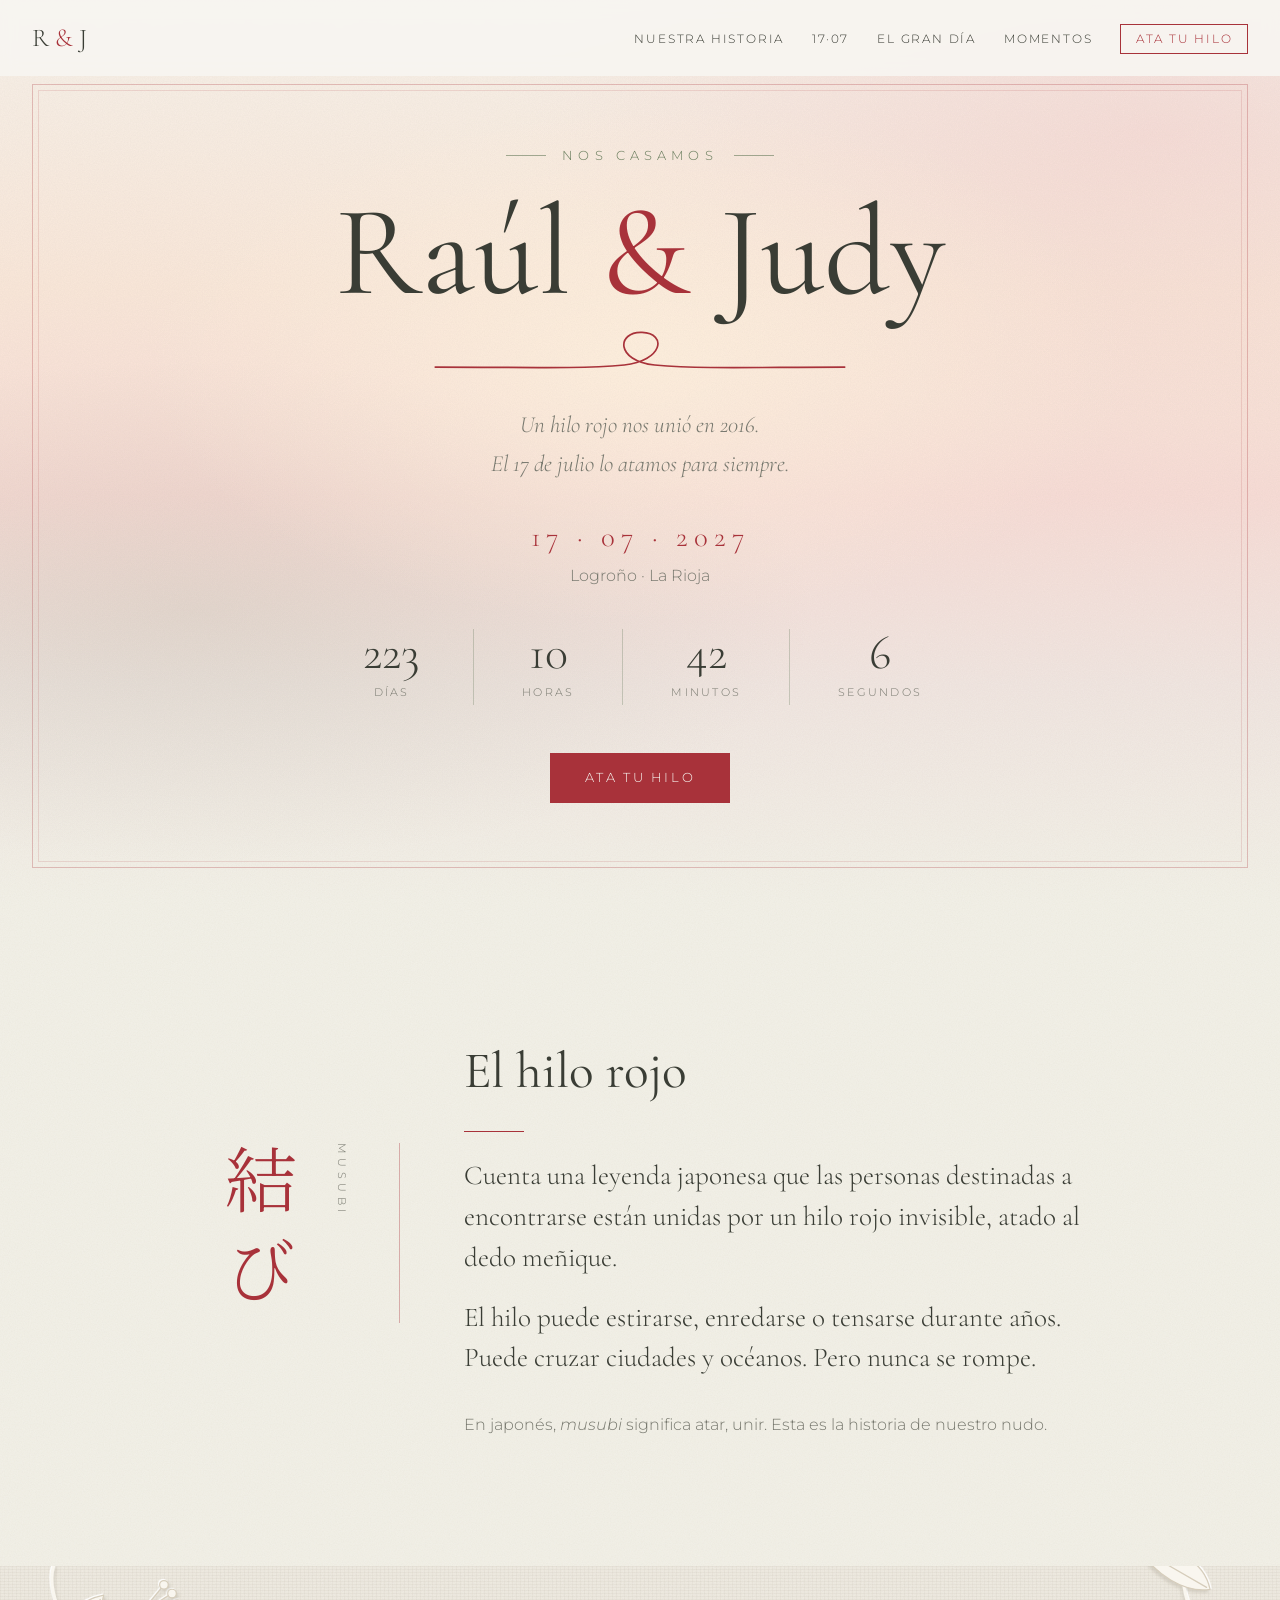
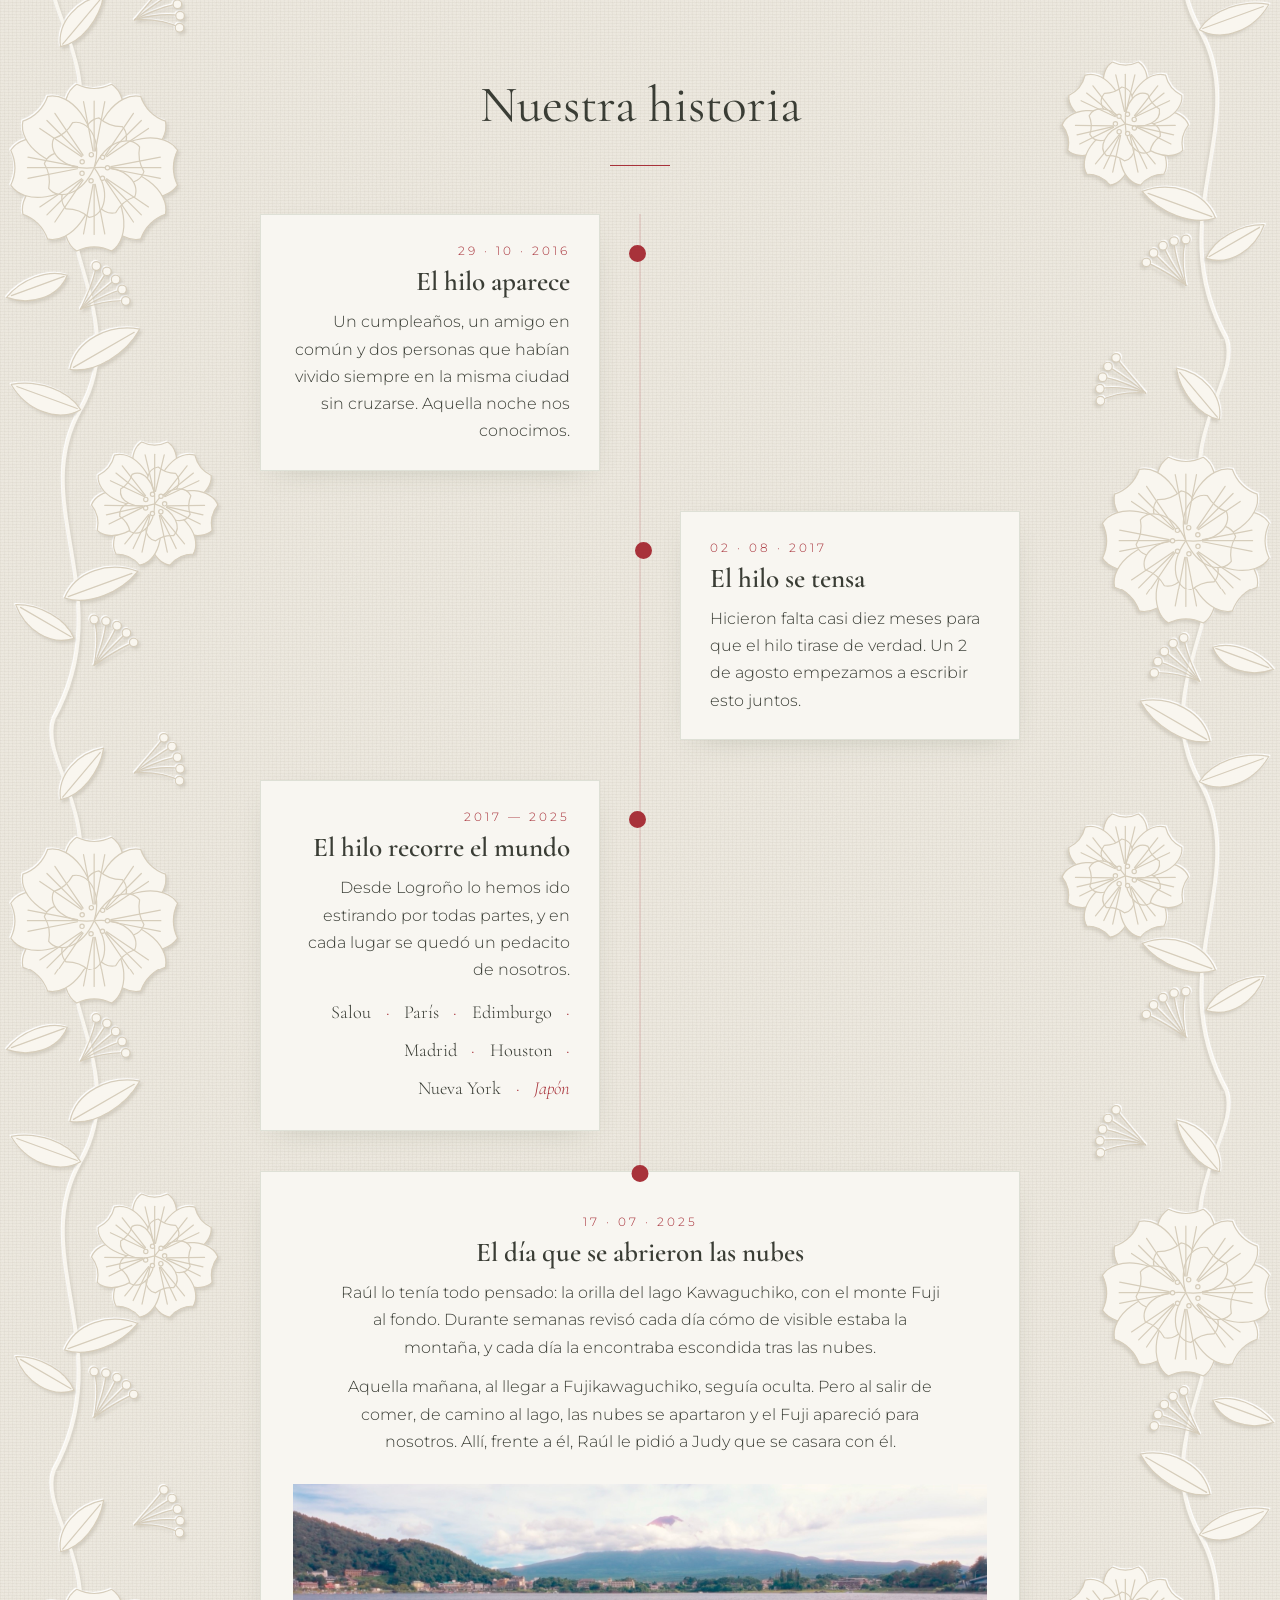
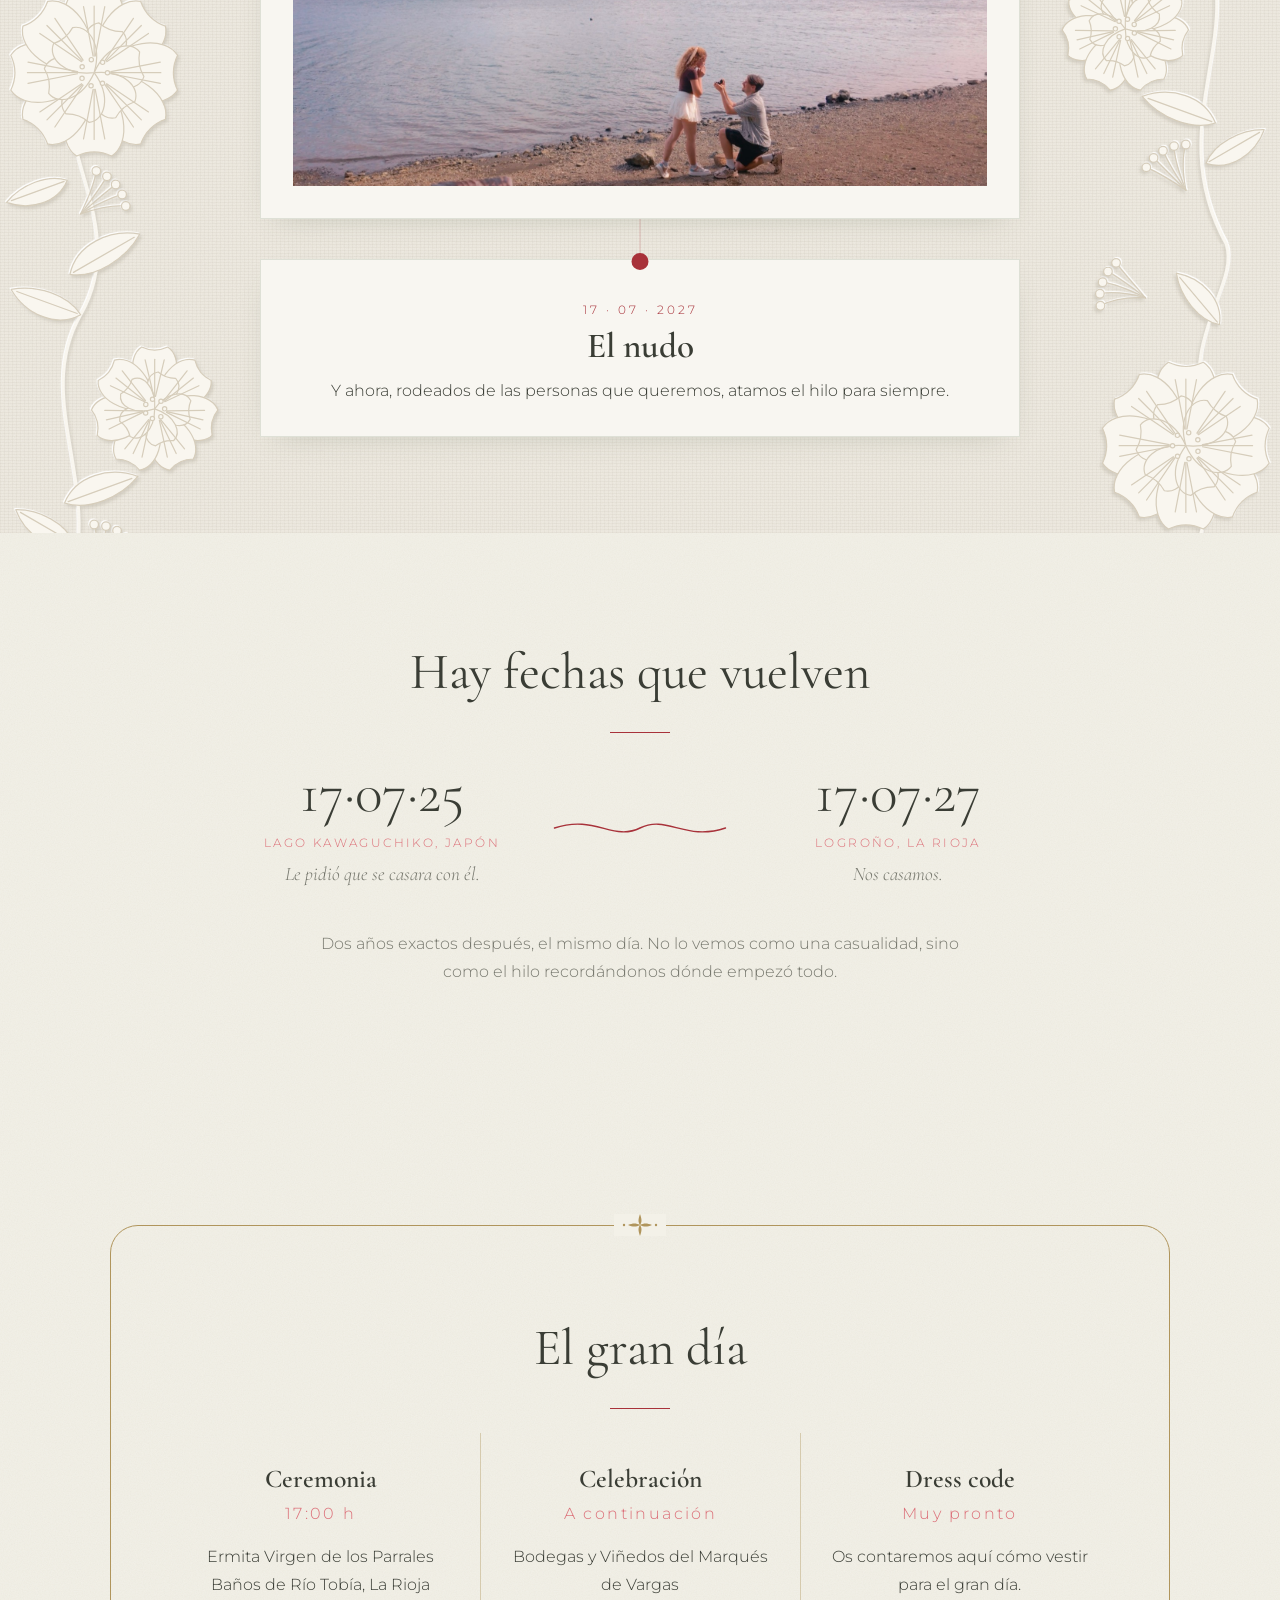
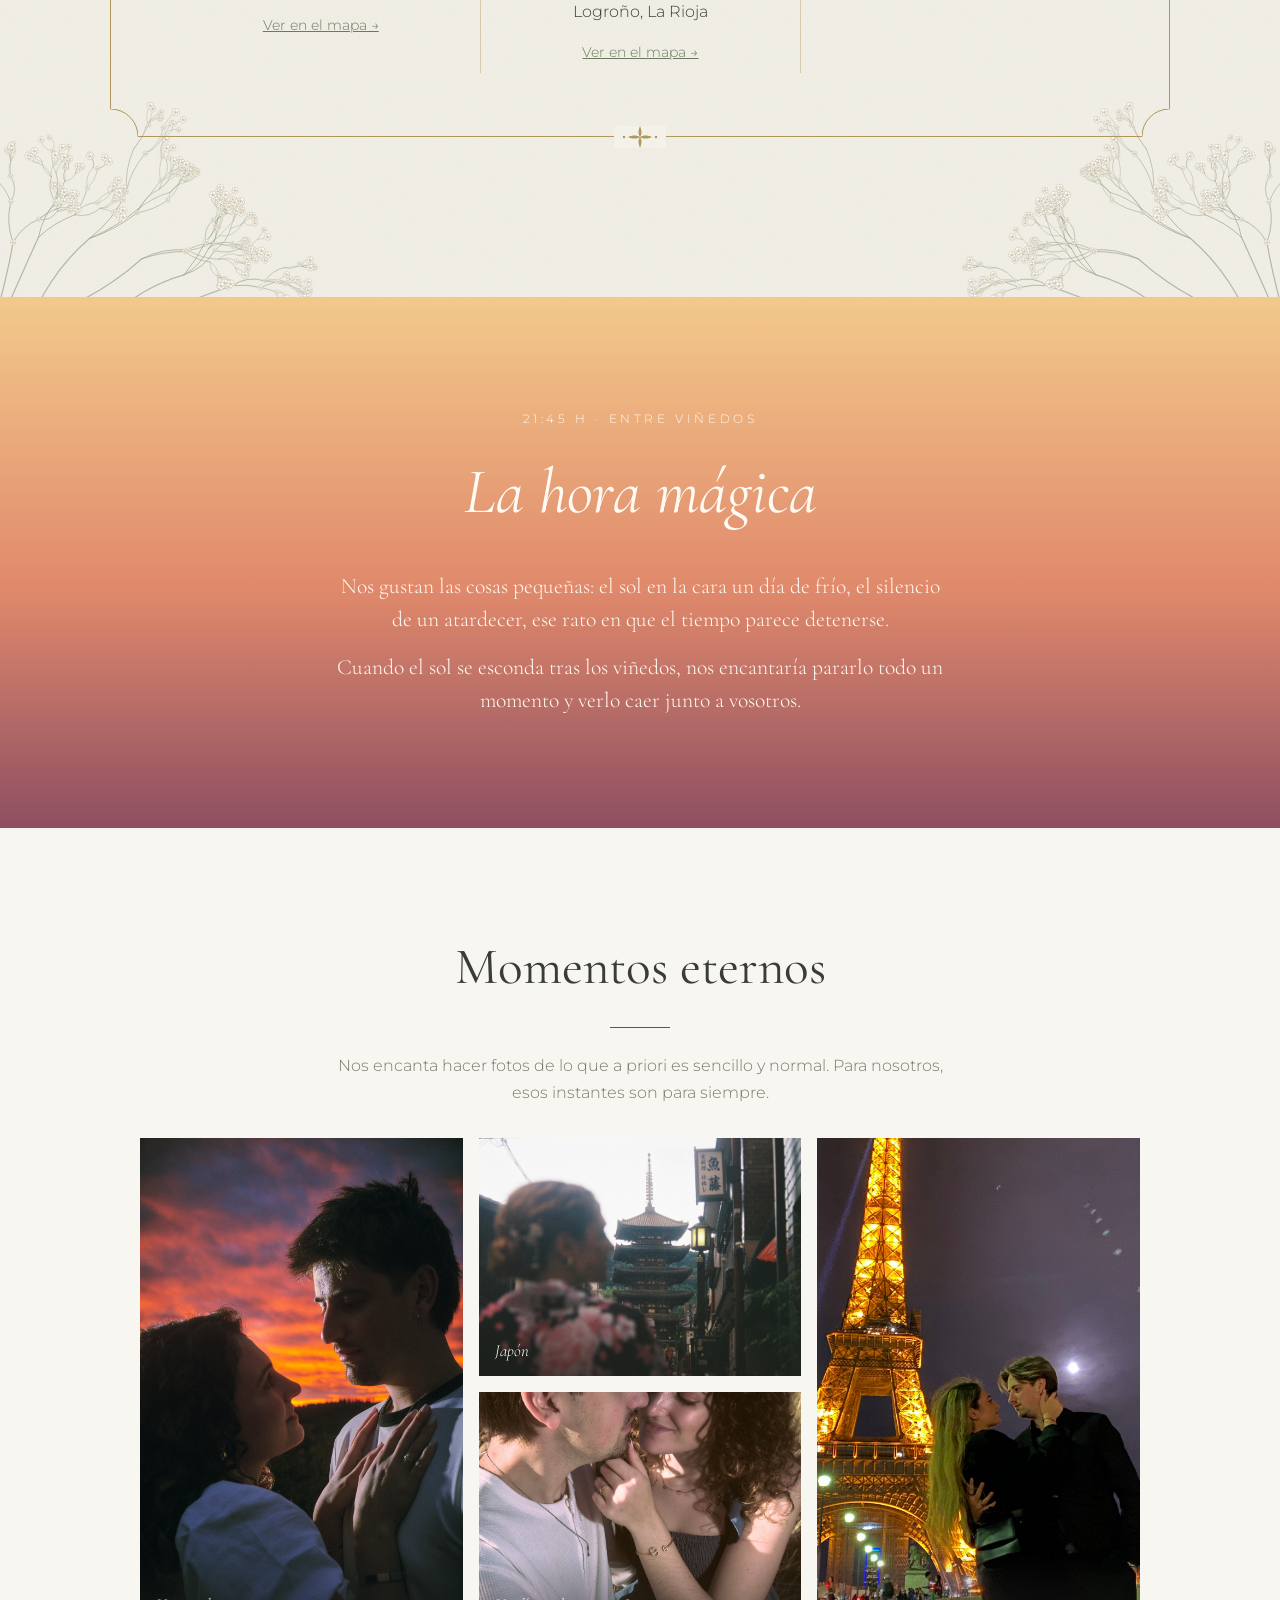
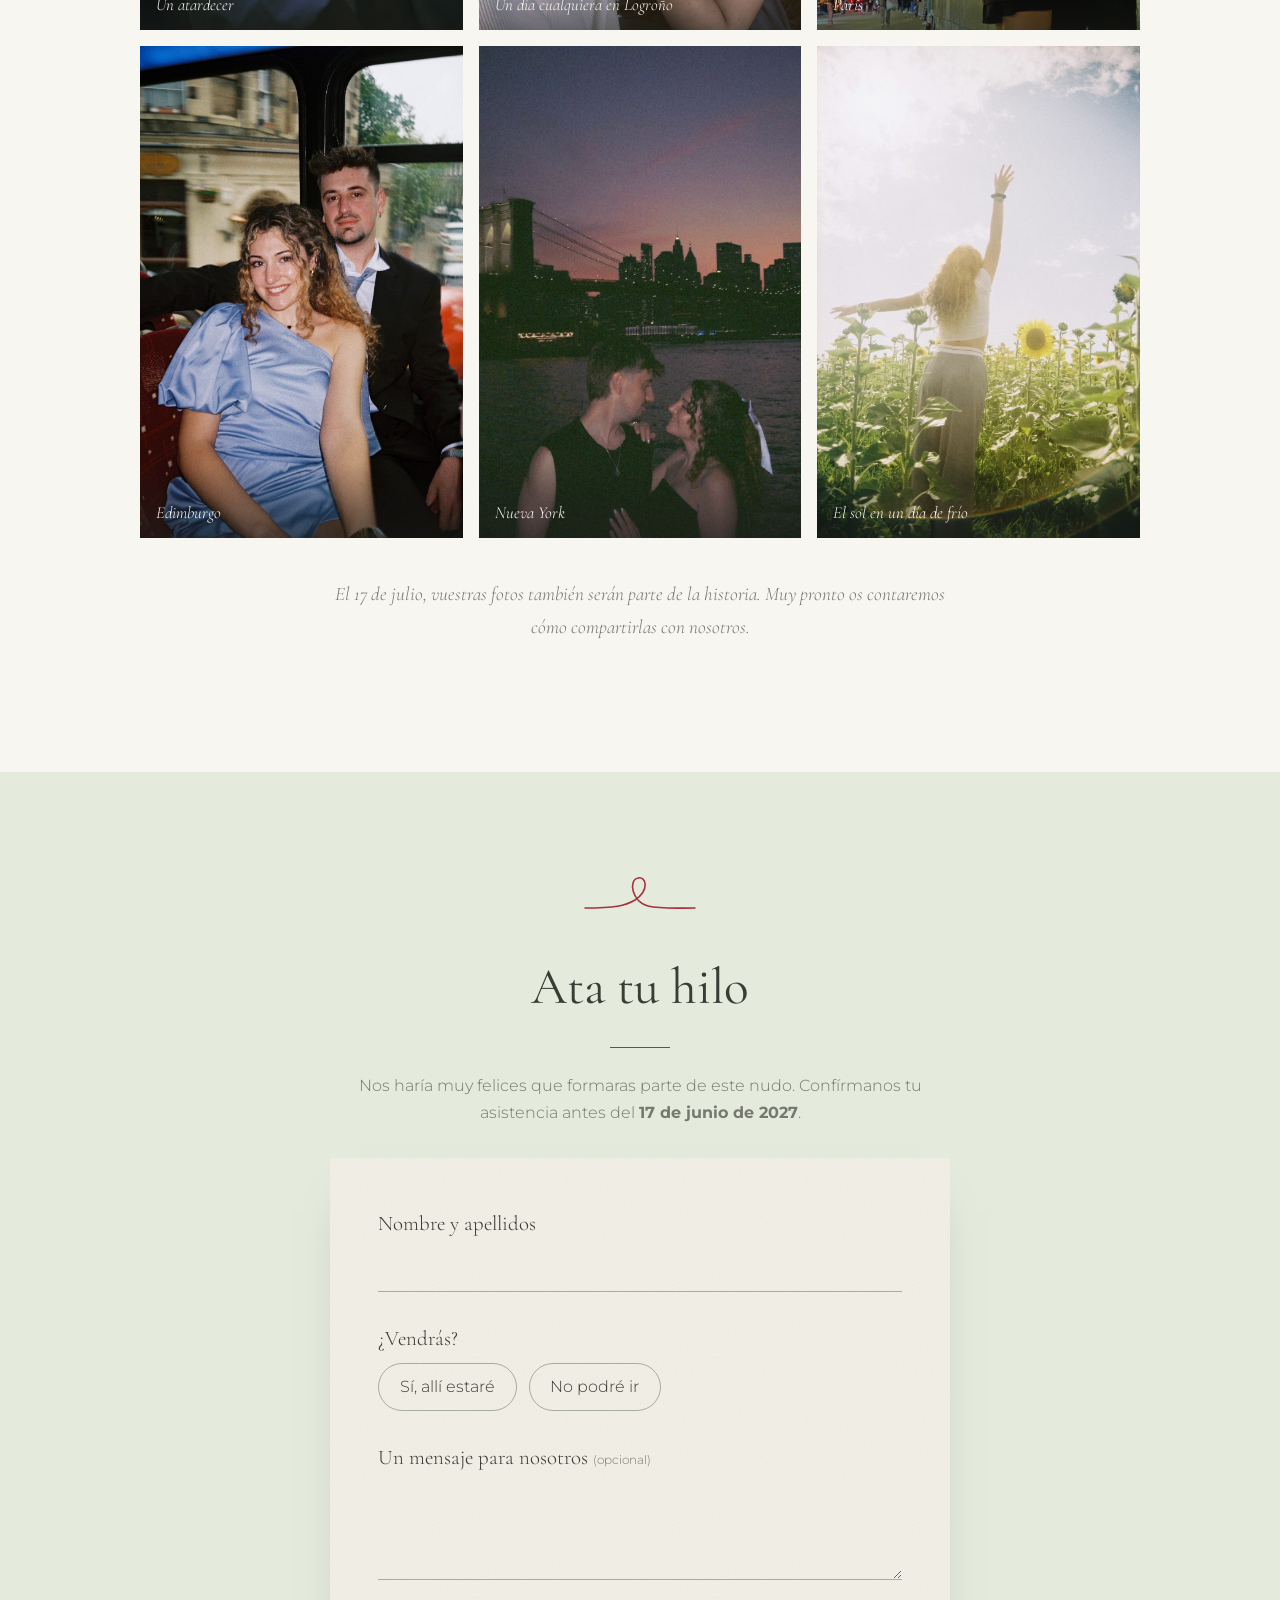
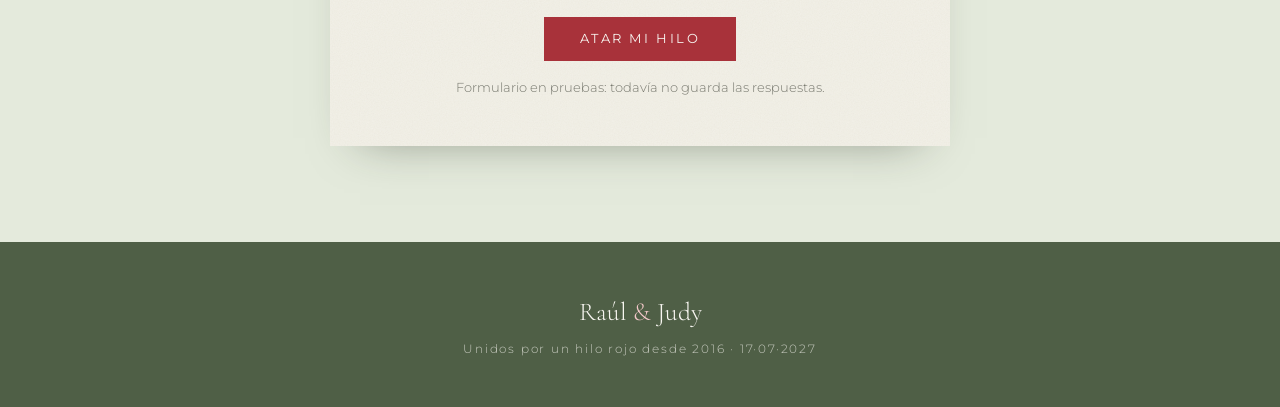
==== index.html @ 9069d5d0 "Formulario de asistencia propio en «Ata tu hilo», preparado para enviar a Google Forms Co-Authored-B" ====
<!doctype html>
<html lang="es">
<head>
  <meta charset="utf-8">
  <meta name="viewport" content="width=device-width, initial-scale=1">
  <title>Raúl & Judy · 17·07·2027</title>
  <meta name="description" content="Un hilo rojo nos unió en 2016. El 17 de julio de 2027 lo atamos para siempre.">
  <link rel="preconnect" href="https://fonts.googleapis.com">
  <link rel="preconnect" href="https://fonts.gstatic.com" crossorigin>
  <link href="https://fonts.googleapis.com/css2?family=Cormorant+Garamond:ital,wght@0,400;0,600;1,400&family=Montserrat:wght@300;400;500&display=swap" rel="stylesheet">
  <link href="https://fonts.googleapis.com/css2?family=Noto+Serif+JP&text=%E7%B5%90%E3%81%B3&display=swap" rel="stylesheet">
  <link rel="stylesheet" href="styles.css">
  <script>document.documentElement.classList.add("js");</script>
</head>
<body>

  <nav class="nav">
    <a href="#inicio" class="nav__logo">R <span>&</span> J</a>
    <ul class="nav__links">
      <li><a href="#historia">Nuestra historia</a></li>
      <li><a href="#fecha">17·07</a></li>
      <li><a href="#detalles">El gran día</a></li>
      <li><a href="#momentos">Momentos</a></li>
      <li><a href="#rsvp" class="nav__cta">Ata tu hilo</a></li>
    </ul>
  </nav>

  <header id="inicio" class="hero">
    <div class="hero__inner">
      <p class="hero__kicker">Nos casamos</p>
      <h1 class="hero__names">Raúl <span>&</span> Judy</h1>

      <svg class="thread thread--hero" viewBox="0 0 400 60" aria-hidden="true">
        <path pathLength="1" d="M5 42 C 90 42 140 44 185 40 C 222 36 226 10 202 9 C 178 8 176 36 214 40 C 260 44 310 42 395 42" />
      </svg>

      <p class="hero__tagline">Un hilo rojo nos unió en 2016.<br>El 17 de julio lo atamos para siempre.</p>

      <p class="hero__date">
        <time id="wedding-date" datetime="2027-07-17T17:00:00+02:00">17 · 07 · 2027</time>
      </p>
      <p class="hero__place">Logroño · La Rioja</p>

      <div class="countdown" aria-label="Cuenta atrás">
        <div><span id="cd-days">0</span><small>días</small></div>
        <div><span id="cd-hours">0</span><small>horas</small></div>
        <div><span id="cd-mins">0</span><small>minutos</small></div>
        <div><span id="cd-secs">0</span><small>segundos</small></div>
      </div>

      <a href="#rsvp" class="btn">Ata tu hilo</a>
    </div>
  </header>

  <main>
    <section id="leyenda" class="section legend">
      <div class="legend__grid">
        <div class="legend__kanji" aria-hidden="true"><span>結び</span><small>musubi</small></div>
        <div>
          <h2 class="section__title">El hilo rojo</h2>
          <p class="legend__text reveal">
            Cuenta una leyenda japonesa que las personas destinadas a encontrarse
            están unidas por un hilo rojo invisible, atado al dedo meñique.
          </p>
          <p class="legend__text reveal">
            El hilo puede estirarse, enredarse o tensarse durante años.
            Puede cruzar ciudades y océanos. Pero nunca se rompe.
          </p>
          <p class="legend__note reveal">
            En japonés, <em>musubi</em> significa atar, unir. Esta es la historia de nuestro nudo.
          </p>
        </div>
      </div>
    </section>

    <section id="historia" class="section story">
      <h2 class="section__title">Nuestra historia</h2>

      <div class="story__line">
        <div class="story__thread" aria-hidden="true"><div class="story__thread-fill"></div></div>

        <article class="knot reveal">
          <p class="knot__date">29 · 10 · 2016</p>
          <h3>El hilo aparece</h3>
          <p>
            Un cumpleaños, un amigo en común y dos personas que habían vivido siempre
            en la misma ciudad sin cruzarse. Aquella noche nos conocimos.
          </p>
        </article>

        <article class="knot reveal">
          <p class="knot__date">02 · 08 · 2017</p>
          <h3>El hilo se tensa</h3>
          <p>
            Hicieron falta casi diez meses para que el hilo tirase de verdad.
            Un 2 de agosto empezamos a escribir esto juntos.
          </p>
        </article>

        <article class="knot reveal">
          <p class="knot__date">2017 — 2025</p>
          <h3>El hilo recorre el mundo</h3>
          <p>
            Desde Logroño lo hemos ido estirando por todas partes, y en cada lugar
            se quedó un pedacito de nosotros.
          </p>
          <ul class="cities">
            <li>Salou</li>
            <li>París</li>
            <li>Edimburgo</li>
            <li>Madrid</li>
            <li>Houston</li>
            <li>Nueva York</li>
            <li class="cities__main">Japón</li>
          </ul>
        </article>

        <article class="knot knot--feature reveal">
          <p class="knot__date">17 · 07 · 2025</p>
          <h3>El día que se abrieron las nubes</h3>
          <p>
            Raúl lo tenía todo pensado: la orilla del lago Kawaguchiko, con el monte Fuji al fondo.
            Durante semanas revisó cada día cómo de visible estaba la montaña, y cada día
            la encontraba escondida tras las nubes.
          </p>
          <p>
            Aquella mañana, al llegar a Fujikawaguchiko, seguía oculta. Pero al salir de comer,
            de camino al lago, las nubes se apartaron y el Fuji apareció para nosotros.
            Allí, frente a él, Raúl le pidió a Judy que se casara con él.
          </p>
          <figure class="knot__photo">
            <img src="img/fuji-pedida.jpg" width="1800" height="784" loading="lazy"
              alt="Raúl, de rodillas, le pide matrimonio a Judy a la orilla del lago Kawaguchiko, con el Fuji asomando entre las nubes">
          </figure>
        </article>

        <article class="knot knot--final reveal">
          <p class="knot__date">17 · 07 · 2027</p>
          <h3>El nudo</h3>
          <p>Y ahora, rodeados de las personas que queremos, atamos el hilo para siempre.</p>
        </article>
      </div>
    </section>

    <section id="fecha" class="section dates">
      <span class="petal" style="left: 4%; animation-duration: 16s; animation-delay: 0s"></span>
      <span class="petal petal--small" style="left: 12%; animation-duration: 22s; animation-delay: -8s"></span>
      <span class="petal" style="left: 20%; animation-duration: 19s; animation-delay: -5s"></span>
      <span class="petal petal--small" style="left: 29%; animation-duration: 24s; animation-delay: -13s"></span>
      <span class="petal" style="left: 37%; animation-duration: 17s; animation-delay: -10s"></span>
      <span class="petal petal--small" style="left: 46%; animation-duration: 23s; animation-delay: -2s"></span>
      <span class="petal" style="left: 55%; animation-duration: 20s; animation-delay: -15s"></span>
      <span class="petal" style="left: 63%; animation-duration: 21s; animation-delay: -3s"></span>
      <span class="petal petal--small" style="left: 71%; animation-duration: 25s; animation-delay: -11s"></span>
      <span class="petal" style="left: 79%; animation-duration: 18s; animation-delay: -7s"></span>
      <span class="petal petal--small" style="left: 86%; animation-duration: 22s; animation-delay: -17s"></span>
      <span class="petal" style="left: 94%; animation-duration: 20s; animation-delay: -12s"></span>
      <h2 class="section__title">Hay fechas que vuelven</h2>
      <div class="dates__pair reveal">
        <div class="dates__item">
          <p class="dates__num">17·07·25</p>
          <p class="dates__where">Lago Kawaguchiko, Japón</p>
          <p>Le pidió que se casara con él.</p>
        </div>
        <svg class="thread thread--dates" viewBox="0 0 200 40" aria-hidden="true">
          <path pathLength="1" d="M5 20 C 50 5 70 35 100 20 C 130 5 150 35 195 20" />
        </svg>
        <div class="dates__item">
          <p class="dates__num">17·07·27</p>
          <p class="dates__where">Logroño, La Rioja</p>
          <p>Nos casamos.</p>
        </div>
      </div>
      <p class="section__lead reveal">
        Dos años exactos después, el mismo día. No lo vemos como una casualidad,
        sino como el hilo recordándonos dónde empezó todo.
      </p>
    </section>

    <section id="detalles" class="section invitation">
      <div class="invitation__frame">
        <span class="invitation__ornament invitation__ornament--top" aria-hidden="true"></span>
        <h2 class="section__title">El gran día</h2>
        <div class="cards">
          <article class="card reveal">
            <h3>Ceremonia</h3>
            <p class="card__time">17:00 h</p>
            <p>Ermita Virgen de los Parrales<br>Baños de Río Tobía, La Rioja</p>
            <a class="link" href="https://maps.app.goo.gl/fTjcRmtDrQo7tExN9" target="_blank" rel="noopener">Ver en el mapa →</a>
          </article>
          <article class="card reveal">
            <h3>Celebración</h3>
            <p class="card__time">A continuación</p>
            <p>Bodegas y Viñedos del Marqués de Vargas<br>Logroño, La Rioja</p>
            <a class="link" href="https://maps.app.goo.gl/u3kuGZbr5H2L1ZBg6" target="_blank" rel="noopener">Ver en el mapa →</a>
          </article>
          <article class="card reveal">
            <h3>Dress code</h3>
            <p class="card__time">Muy pronto</p>
            <p>Os contaremos aquí cómo vestir para el gran día.</p>
          </article>
        </div>
        <span class="invitation__ornament" aria-hidden="true"></span>
      </div>
    </section>

    <section id="hora-magica" class="golden">
      <div class="golden__inner reveal">
        <p class="golden__kicker">21:45 h · entre viñedos</p>
        <h2 class="golden__title">La hora mágica</h2>
        <p>
          Nos gustan las cosas pequeñas: el sol en la cara un día de frío,
          el silencio de un atardecer, ese rato en que el tiempo parece detenerse.
        </p>
        <p>
          Cuando el sol se esconda tras los viñedos, nos encantaría pararlo todo un momento
          y verlo caer junto a vosotros.
        </p>
      </div>
    </section>

    <section id="momentos" class="section">
      <h2 class="section__title">Momentos eternos</h2>
      <p class="section__lead">
        Nos encanta hacer fotos de lo que a priori es sencillo y normal.
        Para nosotros, esos instantes son para siempre.
      </p>
      <div class="gallery">
        <figure class="tile tile--atardecer reveal">
          <img src="img/atardecer.jpg" width="1200" height="1800" loading="lazy" alt="Raúl y Judy mirándose frente a un atardecer rojo y morado">
          <figcaption>Un atardecer</figcaption>
        </figure>
        <figure class="tile tile--japon reveal">
          <img src="img/japon.jpg" width="1660" height="1103" loading="lazy" alt="Judy en kimono de espaldas, con la pagoda Yasaka de Kioto al fondo">
          <figcaption>Japón</figcaption>
        </figure>
        <figure class="tile tile--paris reveal">
          <img src="img/paris.jpg" width="1350" height="1800" loading="lazy" alt="Raúl y Judy a punto de besarse bajo la torre Eiffel iluminada">
          <figcaption>París</figcaption>
        </figure>
        <figure class="tile tile--logrono reveal">
          <img src="img/logrono.jpg" width="1080" height="720" loading="lazy" alt="Raúl y Judy abrazados al sol, muy cerca">
          <figcaption>Un día cualquiera en Logroño</figcaption>
        </figure>
        <figure class="tile tile--edimburgo reveal">
          <img src="img/edimburgo.jpg" width="1073" height="1600" loading="lazy" alt="Raúl y Judy sonriendo en un autobús de Edimburgo">
          <figcaption>Edimburgo</figcaption>
        </figure>
        <figure class="tile tile--nueva-york reveal">
          <img src="img/nueva-york.jpg" width="1800" height="1341" loading="lazy" alt="Raúl y Judy junto al río con el puente de Brooklyn y Manhattan al anochecer">
          <figcaption>Nueva York</figcaption>
        </figure>
        <figure class="tile tile--sol reveal">
          <img src="img/sol.jpg" width="1125" height="1727" loading="lazy" alt="Judy de espaldas con los brazos abiertos en un campo de girasoles">
          <figcaption>El sol en un día de frío</figcaption>
        </figure>
      </div>
      <p class="section__lead gallery__note reveal">
        El 17 de julio, vuestras fotos también serán parte de la historia.
        Muy pronto os contaremos cómo compartirlas con nosotros.
      </p>
    </section>

    <section id="rsvp" class="section section--alt rsvp">
      <svg class="thread thread--rsvp" viewBox="0 0 120 60" aria-hidden="true">
        <path pathLength="1" d="M5 40 C 35 40 45 38 55 32 C 70 22 66 8 58 10 C 48 12 52 34 68 38 C 80 41 95 40 115 40" />
      </svg>
      <h2 class="section__title">Ata tu hilo</h2>
      <p class="section__lead">
        Nos haría muy felices que formaras parte de este nudo.
        Confírmanos tu asistencia antes del <strong>17 de junio de 2027</strong>.
      </p>
      <form class="rsvp-form" id="rsvp-form" novalidate>
        <label class="field">
          <span class="field__label">Nombre y apellidos</span>
          <input type="text" name="name" autocomplete="name" required>
        </label>

        <fieldset class="field">
          <legend class="field__label">¿Vendrás?</legend>
          <div class="choices">
            <label class="choice"><input type="radio" name="attending" value="Sí, allí estaré" required><span>Sí, allí estaré</span></label>
            <label class="choice"><input type="radio" name="attending" value="No podré ir"><span>No podré ir</span></label>
          </div>
        </fieldset>

        <div class="rsvp-form__more" hidden>
          <label class="field">
            <span class="field__label">Nombre de tu acompañante <small>(si viene alguien contigo)</small></span>
            <input type="text" name="companion" autocomplete="off">
          </label>
          <label class="field">
            <span class="field__label">Alergias o intolerancias</span>
            <input type="text" name="allergies" autocomplete="off">
          </label>
          <label class="field">
            <span class="field__label">Una canción que no puede faltar</span>
            <input type="text" name="song" autocomplete="off">
          </label>
        </div>

        <label class="field">
          <span class="field__label">Un mensaje para nosotros <small>(opcional)</small></span>
          <textarea name="message" rows="3"></textarea>
        </label>

        <p class="rsvp-form__error" role="alert" hidden></p>
        <button type="submit" class="btn">Atar mi hilo</button>
        <p class="rsvp-form__note" hidden>Formulario en pruebas: todavía no guarda las respuestas.</p>
      </form>

      <div class="rsvp-thanks" id="rsvp-thanks" hidden tabindex="-1">
        <svg class="thread thread--thanks" viewBox="0 0 120 60" aria-hidden="true">
          <path pathLength="1" d="M5 40 C 35 40 45 38 55 32 C 70 22 66 8 58 10 C 48 12 52 34 68 38 C 80 41 95 40 115 40" />
        </svg>
        <h3 class="rsvp-thanks__title"></h3>
        <p class="rsvp-thanks__text"></p>
      </div>
    </section>
  </main>

  <footer class="footer">
    <p class="footer__names">Raúl <span>&</span> Judy</p>
    <p class="footer__line">Unidos por un hilo rojo desde 2016 · 17·07·2027</p>
  </footer>

  <script src="script.js"></script>
</body>
</html>
---- styles.css ----
:root {
  /* Paleta de la web: salvia, melocotón, coral, rosa empolvado y blanco roto */
  --cream: #f8f6f1;
  --sand: #e4eadc;
  --washi: #f3f1e8;
  --gold: #b0955c;
  --paper-noise: url("data:image/svg+xml,%3Csvg xmlns='http://www.w3.org/2000/svg' width='240' height='240'%3E%3Cfilter id='n'%3E%3CfeTurbulence type='fractalNoise' baseFrequency='.85' numOctaves='3' stitchTiles='stitch'/%3E%3CfeColorMatrix values='0 0 0 0 .35 0 0 0 0 .33 0 0 0 0 .27 0 0 0 .09 0'/%3E%3C/filter%3E%3Crect width='100%25' height='100%25' filter='url(%23n)'/%3E%3C/svg%3E");
  --ink: #3a3d35;
  --muted: #77786e;
  --sage: #687c5c;
  --sage-dark: #4f5f46;
  --peach: #ee9f72;
  --coral: #dc6f78;
  --blush: #f3c8c9;
  --red: #a8323a;
  --dusk-1: #f3c98b;
  --dusk-2: #e0896b;
  --dusk-3: #8e4f62;
  --serif: "Cormorant Garamond", Georgia, serif;
  --sans: "Montserrat", system-ui, sans-serif;
}

* { box-sizing: border-box; margin: 0; padding: 0; }

html { scroll-behavior: smooth; }

body {
  background: var(--cream);
  color: var(--ink);
  font-family: var(--sans);
  font-weight: 300;
  line-height: 1.7;
}

a { color: inherit; }

/* Navegación */
.nav {
  position: fixed;
  inset: 0 0 auto 0;
  z-index: 10;
  display: flex;
  justify-content: space-between;
  align-items: center;
  padding: 1rem 2rem;
  background: rgba(248, 246, 241, 0.9);
  backdrop-filter: blur(8px);
}
.nav__logo {
  font-family: var(--serif);
  font-size: 1.6rem;
  text-decoration: none;
}
.nav__logo span, .hero__names span, .footer span { color: var(--red); }
.footer span { color: var(--blush); }
.nav__links { display: flex; gap: 1.75rem; list-style: none; }
.nav__links a {
  text-decoration: none;
  font-size: 0.75rem;
  letter-spacing: 0.15em;
  text-transform: uppercase;
}
.nav__links a:hover { color: var(--red); }
.nav__cta { border: 1px solid var(--red); color: var(--red); padding: 0.4rem 0.9rem; }

/* Hilo rojo (SVG) */
.thread path {
  fill: none;
  stroke: var(--red);
  stroke-width: 1.6;
  stroke-linecap: round;
  stroke-dasharray: 1;
  stroke-dashoffset: 0;
}
.js .thread path { stroke-dashoffset: 1; transition: stroke-dashoffset 2.4s ease-in-out; }
.js .thread.is-drawn path { stroke-dashoffset: 0; }

/* Hero */
.hero {
  min-height: 100vh;
  display: grid;
  place-items: center;
  text-align: center;
  padding: 7rem 1.5rem 4rem;
  position: relative;
  overflow: hidden;
  /* Atardecer sutil: cielo claro arriba, melocotón y rosa en el centro, salvia en el horizonte */
  background:
    radial-gradient(ellipse 55% 42% at 50% 40%, rgba(255, 240, 222, 0.9), transparent 70%),
    radial-gradient(ellipse 70% 40% at 15% 68%, rgba(104, 124, 92, 0.12), transparent 70%),
    radial-gradient(ellipse 70% 45% at 90% 15%, rgba(243, 200, 201, 0.45), transparent 70%),
    /* termina en el mismo papel que «El hilo rojo» para que el paso sea suave */
    linear-gradient(180deg, #f7f1ea 0%, #fae7d9 32%, #f8dcd6 55%, #f1e6e1 76%, var(--washi) 100%);
}
/* Grano de papel y marco fino de invitación */
.hero::before {
  content: "";
  position: absolute;
  inset: 0;
  background-image: url("data:image/svg+xml,%3Csvg xmlns='http://www.w3.org/2000/svg' width='240' height='240'%3E%3Cfilter id='n'%3E%3CfeTurbulence type='fractalNoise' baseFrequency='.85' numOctaves='3' stitchTiles='stitch'/%3E%3CfeColorMatrix values='0 0 0 0 .35 0 0 0 0 .33 0 0 0 0 .27 0 0 0 .09 0'/%3E%3C/filter%3E%3Crect width='100%25' height='100%25' filter='url(%23n)'/%3E%3C/svg%3E");
  pointer-events: none;
}
.hero::after {
  content: "";
  position: absolute;
  inset: 84px clamp(12px, 3vw, 32px) clamp(12px, 3vw, 32px);
  border: 1px solid rgba(168, 50, 58, 0.28);
  outline: 1px solid rgba(168, 50, 58, 0.14);
  outline-offset: -7px;
  pointer-events: none;
}
.hero__inner { position: relative; z-index: 1; }
.hero .btn { background: var(--red); }
.hero .btn:hover { background: #86262e; }
.hero__kicker {
  display: flex;
  align-items: center;
  justify-content: center;
  gap: 1rem;
  font-size: 0.8rem;
  letter-spacing: 0.4em;
  text-transform: uppercase;
  color: var(--sage);
}
.hero__kicker::before, .hero__kicker::after {
  content: "";
  width: 2.5rem;
  height: 1px;
  background: currentColor;
  opacity: 0.6;
}
.hero__names {
  font-family: var(--serif);
  font-weight: 400;
  font-size: clamp(3.5rem, 12vw, 8rem);
  line-height: 1.1;
  margin-top: 1rem;
}
.thread--hero { display: block; width: min(420px, 90%); margin: 0 auto 1.2rem; }
.hero__tagline {
  font-family: var(--serif);
  font-style: italic;
  font-size: clamp(1.15rem, 3vw, 1.45rem);
  color: var(--muted);
  margin-bottom: 1.8rem;
}
.hero__date {
  font-family: var(--serif);
  font-size: 1.8rem;
  letter-spacing: 0.2em;
  color: var(--red);
}
.hero__place { color: var(--muted); margin-bottom: 2.5rem; }

.countdown {
  display: flex;
  justify-content: center;
  gap: clamp(1rem, 4vw, 3rem);
  margin-bottom: 3rem;
}
.countdown div { min-width: 4.2rem; }
.countdown div + div { border-left: 1px solid rgba(104, 124, 92, 0.3); padding-left: clamp(1rem, 4vw, 3rem); }
.countdown span {
  display: block;
  font-family: var(--serif);
  font-size: clamp(2rem, 6vw, 3rem);
  line-height: 1;
}
.countdown small {
  font-size: 0.7rem;
  letter-spacing: 0.2em;
  text-transform: uppercase;
  color: var(--muted);
}

.btn {
  display: inline-block;
  padding: 0.9rem 2.2rem;
  background: var(--sage-dark);
  color: var(--cream);
  text-decoration: none;
  font-size: 0.8rem;
  letter-spacing: 0.2em;
  text-transform: uppercase;
  transition: background 0.2s;
}
.btn:hover { background: var(--coral); }

/* Secciones */
.section {
  padding: 6rem 1.5rem;
  text-align: center;
}
.section--alt { background: var(--sand); }
.section__title {
  font-family: var(--serif);
  font-weight: 400;
  font-size: clamp(2.2rem, 6vw, 3.2rem);
  margin-bottom: 1.5rem;
}
.section__title::after {
  content: "";
  display: block;
  width: 60px;
  height: 1px;
  background: var(--red);
  margin: 1rem auto 0;
}
.section__lead { max-width: 640px; margin: 0 auto 2rem; color: var(--muted); }

/* Aparición al hacer scroll */
.js .reveal { opacity: 0; transform: translateY(18px); transition: opacity 0.9s ease, transform 0.9s ease; }
.js .reveal.is-visible { opacity: 1; transform: none; }

/* Leyenda: papel washi con 結び (musubi) escrito en vertical */
.legend {
  padding: 8rem 1.5rem;
  background-color: var(--washi);
  background-image: var(--paper-noise);
}
.legend__grid {
  display: grid;
  grid-template-columns: auto 1fr;
  gap: clamp(1.5rem, 5vw, 4rem);
  align-items: center;
  max-width: 880px;
  margin: 0 auto;
  text-align: left;
}
.legend__kanji {
  display: flex;
  gap: 0.6rem;
  align-items: flex-start;
  padding-right: clamp(1rem, 4vw, 3rem);
  border-right: 1px solid rgba(168, 50, 58, 0.35);
}
.legend__kanji span {
  writing-mode: vertical-rl;
  font-family: "Noto Serif JP", serif;
  font-size: clamp(2.6rem, 7vw, 4.5rem);
  letter-spacing: 0.25em;
  color: var(--red);
}
.legend__kanji small {
  writing-mode: vertical-rl;
  font-size: 0.7rem;
  letter-spacing: 0.4em;
  text-transform: uppercase;
  color: var(--muted);
}
.legend .section__title::after { margin-left: 0; }
.legend__text {
  font-family: var(--serif);
  font-size: clamp(1.3rem, 3.2vw, 1.7rem);
  line-height: 1.5;
  margin-bottom: 1.2rem;
}
.legend__note { color: var(--muted); margin-top: 2rem; }

/* Historia: el hilo baja por la página */
/* Fondo de lino con bordado floral en relieve a ambos lados */
.story {
  position: relative;
  overflow: hidden;
  background-color: #efebe2;
  background-image:
    repeating-linear-gradient(0deg, rgba(120, 108, 86, 0.05) 0 1px, transparent 1px 3px),
    repeating-linear-gradient(90deg, rgba(120, 108, 86, 0.045) 0 1px, transparent 1px 4px),
    var(--paper-noise);
}
.story::before, .story::after {
  content: "";
  position: absolute;
  top: 0;
  bottom: 0;
  width: clamp(150px, 21vw, 290px);
  background: url("img/bordado.svg") 0 0 / 100% auto repeat-y;
  pointer-events: none;
}
.story::before { left: 0; }
.story::after { right: 0; transform: scaleX(-1); background-position: 0 -380px; }
.story > * { position: relative; z-index: 1; }
.story__line {
  position: relative;
  max-width: 760px;
  margin: 3rem auto 0;
  text-align: left;
}
.story__thread {
  position: absolute;
  left: 50%;
  top: 0;
  bottom: 0;
  width: 2px;
  transform: translateX(-50%);
  background: rgba(168, 50, 58, 0.12);
}
.story__thread-fill {
  height: calc(var(--progress, 1) * 100%);
  background: var(--red);
}
.knot {
  position: relative;
  width: calc(50% - 2.5rem);
  margin-bottom: 2.5rem;
  padding: 1.6rem 1.8rem;
  background: var(--cream);
  border: 1px solid rgba(104, 124, 92, 0.18);
  box-shadow: 0 10px 30px -18px rgba(79, 95, 70, 0.35);
}
.knot:nth-of-type(odd) { margin-right: auto; text-align: right; }
.knot:nth-of-type(even) { margin-left: auto; }
.knot::before {
  content: "";
  position: absolute;
  top: 1.85rem;
  width: 13px;
  height: 13px;
  border-radius: 50%;
  border: 2px solid var(--red);
  background: var(--cream);
  transition: background 0.6s ease;
}
.knot:nth-of-type(odd)::before { right: calc(-2.5rem - 6.5px); }
.knot:nth-of-type(even)::before { left: calc(-2.5rem - 6.5px); }
.knot.is-visible::before, html:not(.js) .knot::before { background: var(--red); }
.knot__date {
  font-size: 0.75rem;
  letter-spacing: 0.25em;
  color: var(--red);
}
.knot h3 {
  font-family: var(--serif);
  font-weight: 600;
  font-size: 1.7rem;
  line-height: 1.2;
  margin: 0.3rem 0 0.6rem;
}
.knot p + p { margin-top: 0.8rem; }
.knot--feature, .knot--final { width: 100%; text-align: center !important; padding: 2.5rem 2rem 2rem; }
.knot--feature::before, .knot--final::before { top: -7px; left: 50% !important; right: auto !important; transform: translateX(-50%); }
.knot--feature p { max-width: 600px; margin-inline: auto; }
.knot--final { margin-bottom: 0; }
.knot--final h3 { font-size: 2.2rem; }

.cities {
  list-style: none;
  display: flex;
  flex-wrap: wrap;
  gap: 0.4rem 0.9rem;
  margin-top: 0.9rem;
  font-family: var(--serif);
  font-size: 1.15rem;
}
.knot:nth-of-type(odd) .cities { justify-content: flex-end; }
.cities li::after { content: "·"; margin-left: 0.9rem; color: var(--red); }
.cities li:last-child::after { content: none; }
.cities__main { color: var(--red); font-style: italic; }

/* Foto de la pedida dentro de la historia */
.knot__photo { margin-top: 1.8rem; }
.knot__photo img { display: block; width: 100%; height: auto; }

/* 17·07 */
.dates {
  position: relative;
  overflow: hidden;
  background-color: var(--washi);
  background-image: var(--paper-noise);
}
.dates > :not(.petal) { position: relative; z-index: 1; }
.petal {
  position: absolute;
  top: -30px;
  width: 22px;
  height: 22px;
  background: url("data:image/svg+xml,%3Csvg xmlns='http://www.w3.org/2000/svg' viewBox='0 0 20 20'%3E%3Cpath d='M10 1 C 15 5 16 12 10 19 C 4 12 5 5 10 1 Z M10 1 L 11 4 L 9 4 Z' fill='%23eeaeb2'/%3E%3C/svg%3E") center / contain no-repeat;
  filter: drop-shadow(0 1px 1px rgba(168, 50, 58, 0.15));
  animation: petal-fall linear infinite;
  pointer-events: none;
}
.petal--small { width: 15px; height: 15px; opacity: 0.85; }
@keyframes petal-fall {
  0% { transform: translate(0, 0) rotate(0); }
  50% { transform: translate(40px, 50vh) rotate(160deg); }
  100% { transform: translate(-10px, 110vh) rotate(320deg); }
}
.dates__pair {
  display: grid;
  grid-template-columns: 1fr 180px 1fr;
  align-items: center;
  gap: 1rem;
  max-width: 820px;
  margin: 2rem auto 2.5rem;
}
.dates__num {
  font-family: var(--serif);
  font-size: clamp(2.4rem, 7vw, 3.6rem);
  line-height: 1;
}
.dates__where {
  font-size: 0.75rem;
  letter-spacing: 0.2em;
  text-transform: uppercase;
  color: var(--coral);
  margin: 0.6rem 0 0.3rem;
}
.dates__item p:last-child { color: var(--muted); font-family: var(--serif); font-style: italic; font-size: 1.2rem; }
.thread--dates { width: 100%; }

/* El gran día: papel de algodón con marco fino, sello de lacre y paniculata */
.invitation {
  position: relative;
  overflow: hidden;
  padding: 7rem 1.5rem 10rem;
  background-color: var(--washi);
  background-image: var(--paper-noise);
}
.invitation::before, .invitation::after {
  content: "";
  position: absolute;
  bottom: 0;
  width: min(520px, 60vw);
  aspect-ratio: 520 / 220;
  background: url("img/paniculata.svg") 0 100% / contain no-repeat;
  opacity: 0.85;
  pointer-events: none;
}
.invitation::before { left: 0; }
.invitation::after { right: 0; transform: scaleX(-1); }
.invitation__frame {
  position: relative;
  z-index: 1;
  max-width: 1060px;
  margin: 0 auto;
  padding: 5rem clamp(1.2rem, 4vw, 3.5rem) 4rem;
  background:
    linear-gradient(var(--gold), var(--gold)) 28px 0 / calc(100% - 56px) 1px no-repeat,
    linear-gradient(var(--gold), var(--gold)) 28px 100% / calc(100% - 56px) 1px no-repeat,
    linear-gradient(var(--gold), var(--gold)) 0 28px / 1px calc(100% - 56px) no-repeat,
    linear-gradient(var(--gold), var(--gold)) 100% 28px / 1px calc(100% - 56px) no-repeat,
    url("data:image/svg+xml,%3Csvg xmlns='http://www.w3.org/2000/svg' width='28' height='28'%3E%3Cpath d='M28 .5 A27.5 27.5 0 0 0 .5 28' fill='none' stroke='%23b0955c' stroke-width='1'/%3E%3C/svg%3E") 0 0 / 28px no-repeat,
    url("data:image/svg+xml,%3Csvg xmlns='http://www.w3.org/2000/svg' width='28' height='28'%3E%3Cpath d='M0 .5 A27.5 27.5 0 0 1 27.5 28' fill='none' stroke='%23b0955c' stroke-width='1'/%3E%3C/svg%3E") 100% 0 / 28px no-repeat,
    url("data:image/svg+xml,%3Csvg xmlns='http://www.w3.org/2000/svg' width='28' height='28'%3E%3Cpath d='M.5 0 A27.5 27.5 0 0 1 28 27.5' fill='none' stroke='%23b0955c' stroke-width='1'/%3E%3C/svg%3E") 0 100% / 28px no-repeat,
    url("data:image/svg+xml,%3Csvg xmlns='http://www.w3.org/2000/svg' width='28' height='28'%3E%3Cpath d='M27.5 0 A27.5 27.5 0 0 0 0 27.5' fill='none' stroke='%23b0955c' stroke-width='1'/%3E%3C/svg%3E") 100% 100% / 28px no-repeat;
}
.invitation__ornament {
  position: absolute;
  bottom: 0;
  left: 50%;
  width: 52px;
  height: 22px;
  transform: translate(-50%, 50%);
  background: url("data:image/svg+xml,%3Csvg xmlns='http://www.w3.org/2000/svg' viewBox='0 0 40 24'%3E%3Cg fill='%23b0955c'%3E%3Cpath d='M20 1 C 22 7 22 9 20 12 C 18 9 18 7 20 1Z M20 23 C 22 17 22 15 20 12 C 18 15 18 17 20 23Z M8 12 C 13 10 16 10 20 12 C 16 14 13 14 8 12Z M32 12 C 27 10 24 10 20 12 C 24 14 27 14 32 12Z'/%3E%3Ccircle cx='4' cy='12' r='1.2'/%3E%3Ccircle cx='36' cy='12' r='1.2'/%3E%3C/g%3E%3C/svg%3E") center / 40px no-repeat, var(--washi);
}
.invitation__ornament--top { top: 0; bottom: auto; transform: translate(-50%, -50%); }
.invitation .cards { gap: 0; }
.invitation .card { background: none; padding: 1.5rem 1.5rem 0.5rem; }
.invitation .card + .card { border-left: 1px solid rgba(176, 149, 92, 0.4); }

.cards {
  display: grid;
  grid-template-columns: repeat(auto-fit, minmax(240px, 1fr));
  gap: 1.5rem;
  max-width: 1000px;
  margin: 0 auto;
}
.card {
  background: var(--cream);
  padding: 2.5rem 1.5rem;
}
.card h3 { font-family: var(--serif); font-weight: 600; font-size: 1.6rem; }
.card__time { color: var(--coral); letter-spacing: 0.15em; margin-bottom: 1rem; }
.link { display: inline-block; margin-top: 1rem; font-size: 0.85rem; color: var(--sage); }

/* La hora mágica */
.golden {
  padding: 7rem 1.5rem;
  text-align: center;
  color: #fffaf3;
  background: linear-gradient(180deg, var(--dusk-1) 0%, var(--dusk-2) 55%, var(--dusk-3) 100%);
}
.golden__inner { max-width: 620px; margin: 0 auto; }
.golden__kicker { font-size: 0.75rem; letter-spacing: 0.3em; text-transform: uppercase; }
.golden__title {
  font-family: var(--serif);
  font-weight: 400;
  font-style: italic;
  font-size: clamp(2.6rem, 8vw, 4rem);
  margin: 0.5rem 0 1.5rem;
}
.golden p:not(.golden__kicker) { font-family: var(--serif); font-size: 1.35rem; line-height: 1.5; }
.golden p + p { margin-top: 1rem; }

/* Momentos eternos */
/* Collage: verticales a dos filas, horizontales a una; cada foto reencuadrada con object-position */
.gallery {
  display: grid;
  grid-template-columns: repeat(3, 1fr);
  grid-template-rows: repeat(4, 1fr);
  grid-template-areas:
    "atardecer japon     paris"
    "atardecer logrono   paris"
    "edimburgo nueva-york sol"
    "edimburgo nueva-york sol";
  gap: 1rem;
  max-width: 1000px;
  aspect-ratio: 1;
  margin: 0 auto;
}
.tile { position: relative; overflow: hidden; }
.tile img { display: block; width: 100%; height: 100%; object-fit: cover; transition: transform 1.2s ease; }
.tile:hover img { transform: scale(1.03); }
.tile figcaption {
  position: absolute;
  inset: auto 0 0 0;
  padding: 2.2rem 1rem 0.7rem;
  background: linear-gradient(transparent, rgba(30, 32, 28, 0.55));
  color: #fffaf3;
  font-family: var(--serif);
  font-style: italic;
  font-size: 1.05rem;
  text-align: left;
}
.tile--atardecer { grid-area: atardecer; }
.tile--japon { grid-area: japon; }
.tile--paris { grid-area: paris; }
.tile--paris img { object-position: 38% 50%; }
.tile--logrono { grid-area: logrono; }
.tile--logrono img { object-position: 50% 25%; }
.tile--edimburgo { grid-area: edimburgo; }
.tile--nueva-york { grid-area: nueva-york; }
.tile--nueva-york img { object-position: 44% 50%; }
.tile--sol { grid-area: sol; }
.gallery__note { margin-top: 2.5rem; font-family: var(--serif); font-style: italic; font-size: 1.2rem; }

/* Confirmación */
.thread--rsvp { width: 120px; display: block; margin: 0 auto 1rem; }

/* Formulario de asistencia: una tarjeta de papel con campos subrayados */
.rsvp-form, .rsvp-thanks {
  max-width: 620px;
  margin: 0 auto;
  padding: clamp(2rem, 5vw, 3rem) clamp(1.4rem, 5vw, 3rem);
  background: var(--washi);
  background-image: var(--paper-noise);
  box-shadow: 0 22px 45px -30px rgba(40, 50, 35, 0.5);
  text-align: left;
}
.field { display: block; border: 0; margin-bottom: 1.8rem; }
.field__label {
  display: block;
  margin-bottom: 0.4rem;
  padding: 0;
  font-family: var(--serif);
  font-size: 1.3rem;
}
.field__label small { font-family: var(--sans); font-size: 0.75rem; color: var(--muted); }
.field input[type="text"], .field textarea {
  width: 100%;
  padding: 0.5rem 0.1rem;
  border: 0;
  border-bottom: 1px solid rgba(79, 95, 70, 0.45);
  background: transparent;
  color: var(--ink);
  font: inherit;
  resize: vertical;
  transition: border-color 0.2s;
}
.field input[type="text"]:focus, .field textarea:focus { outline: none; border-bottom-color: var(--red); }
.choices { display: flex; flex-wrap: wrap; gap: 0.75rem; }
.choice input { position: absolute; opacity: 0; pointer-events: none; }
.choice span {
  display: inline-block;
  padding: 0.6rem 1.3rem;
  border: 1px solid rgba(79, 95, 70, 0.45);
  border-radius: 999px;
  cursor: pointer;
  transition: background 0.2s, color 0.2s, border-color 0.2s;
}
.choice input:checked + span { background: var(--red); border-color: var(--red); color: var(--cream); }
.choice input:focus-visible + span { outline: 2px solid var(--red); outline-offset: 2px; }
.rsvp-form .btn { display: block; margin: 0.5rem auto 0; border: 0; cursor: pointer; background: var(--red); font-family: var(--sans); }
.rsvp-form .btn:hover { background: #86262e; }
.rsvp-form .btn:disabled { opacity: 0.6; cursor: wait; }
.rsvp-form__error { color: var(--red); text-align: center; margin-bottom: 1rem; }
.rsvp-form__note { margin-top: 1rem; text-align: center; font-size: 0.8rem; color: var(--muted); }
.rsvp-thanks { text-align: center; outline: none; }
.thread--thanks { width: 140px; display: block; margin: 0 auto 1rem; }
.rsvp-thanks__title { font-family: var(--serif); font-weight: 400; font-size: 2rem; margin-bottom: 0.6rem; }
.rsvp-thanks__text { color: var(--muted); }

.footer {
  padding: 3rem 1rem;
  text-align: center;
  background: var(--sage-dark);
  color: var(--cream);
}
.footer__names { font-family: var(--serif); font-size: 1.6rem; }
.footer__line { font-size: 0.75rem; letter-spacing: 0.15em; opacity: 0.7; margin-top: 0.3rem; }

@media (max-width: 720px) {
  .nav { padding: 0.8rem 1rem; }
  .nav__links li:not(:last-child) { display: none; }

  .story__thread { left: 6px; transform: none; }
  .knot, .knot:nth-of-type(odd), .knot:nth-of-type(even) {
    width: auto;
    margin-left: 2rem;
    margin-right: 0;
    text-align: left;
  }
  .knot:nth-of-type(odd)::before, .knot:nth-of-type(even)::before { left: calc(-2rem + 0.5px); right: auto; }
  .knot:nth-of-type(odd) .cities { justify-content: flex-start; }
  .knot, .knot--feature, .knot--final { text-align: left !important; padding: 1.3rem 1.2rem; }
  .knot--feature::before, .knot--final::before { top: 1.55rem; left: calc(-2rem + 0.5px) !important; transform: none; }
  .knot::before { top: 1.55rem; }
  .hero::after { inset: 72px 10px 10px; }
  .countdown { gap: 0.7rem; }
  .countdown div { min-width: 0; }
  .countdown div + div { padding-left: 0.7rem; }
  .countdown small { letter-spacing: 0.1em; }

  .story::before, .story::after { width: 90px; opacity: 0.7; }
  .invitation .card + .card { border-left: 0; border-top: 1px solid rgba(176, 149, 92, 0.4); padding-top: 2rem; margin-top: 1rem; }
  .legend__grid { grid-template-columns: 1fr; text-align: center; }
  .legend__kanji { justify-content: center; padding-right: 0; border-right: 0; }
  .legend .section__title::after { margin-left: auto; }

  .dates__pair { grid-template-columns: 1fr; }
  .thread--dates { width: 120px; margin: 0.5rem auto; }

  .gallery {
    grid-template-columns: repeat(2, 1fr);
    grid-template-rows: repeat(6, 1fr);
    grid-template-areas:
      "atardecer japon"
      "atardecer logrono"
      "paris edimburgo"
      "paris edimburgo"
      "nueva-york sol"
      "nueva-york sol";
    gap: 0.6rem;
    aspect-ratio: 4 / 9;
  }
  .tile figcaption { font-size: 0.85rem; padding: 1.6rem 0.6rem 0.45rem; }
}

@media (prefers-reduced-motion: reduce) {
  html { scroll-behavior: auto; }
  .js .reveal { opacity: 1; transform: none; transition: none; }
  .js .thread path { stroke-dashoffset: 0; transition: none; }
  .petal { display: none; }
}
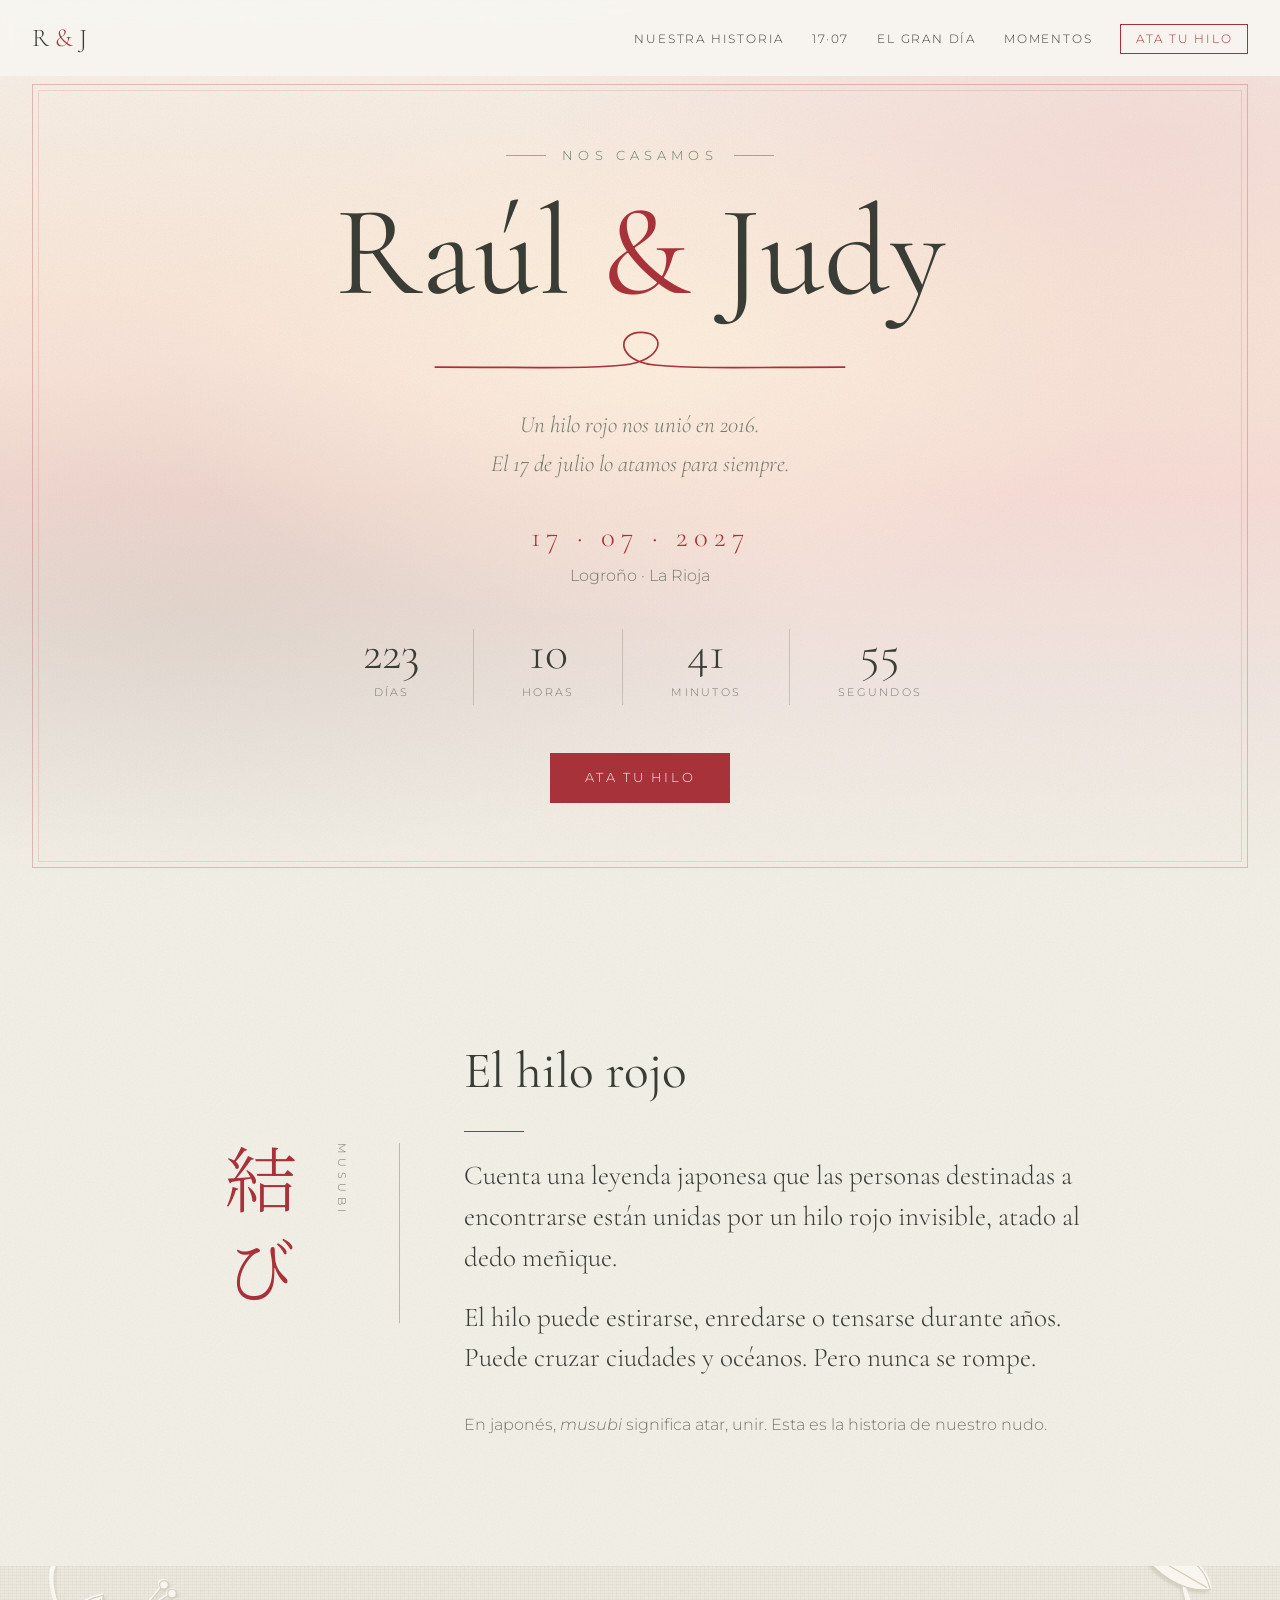
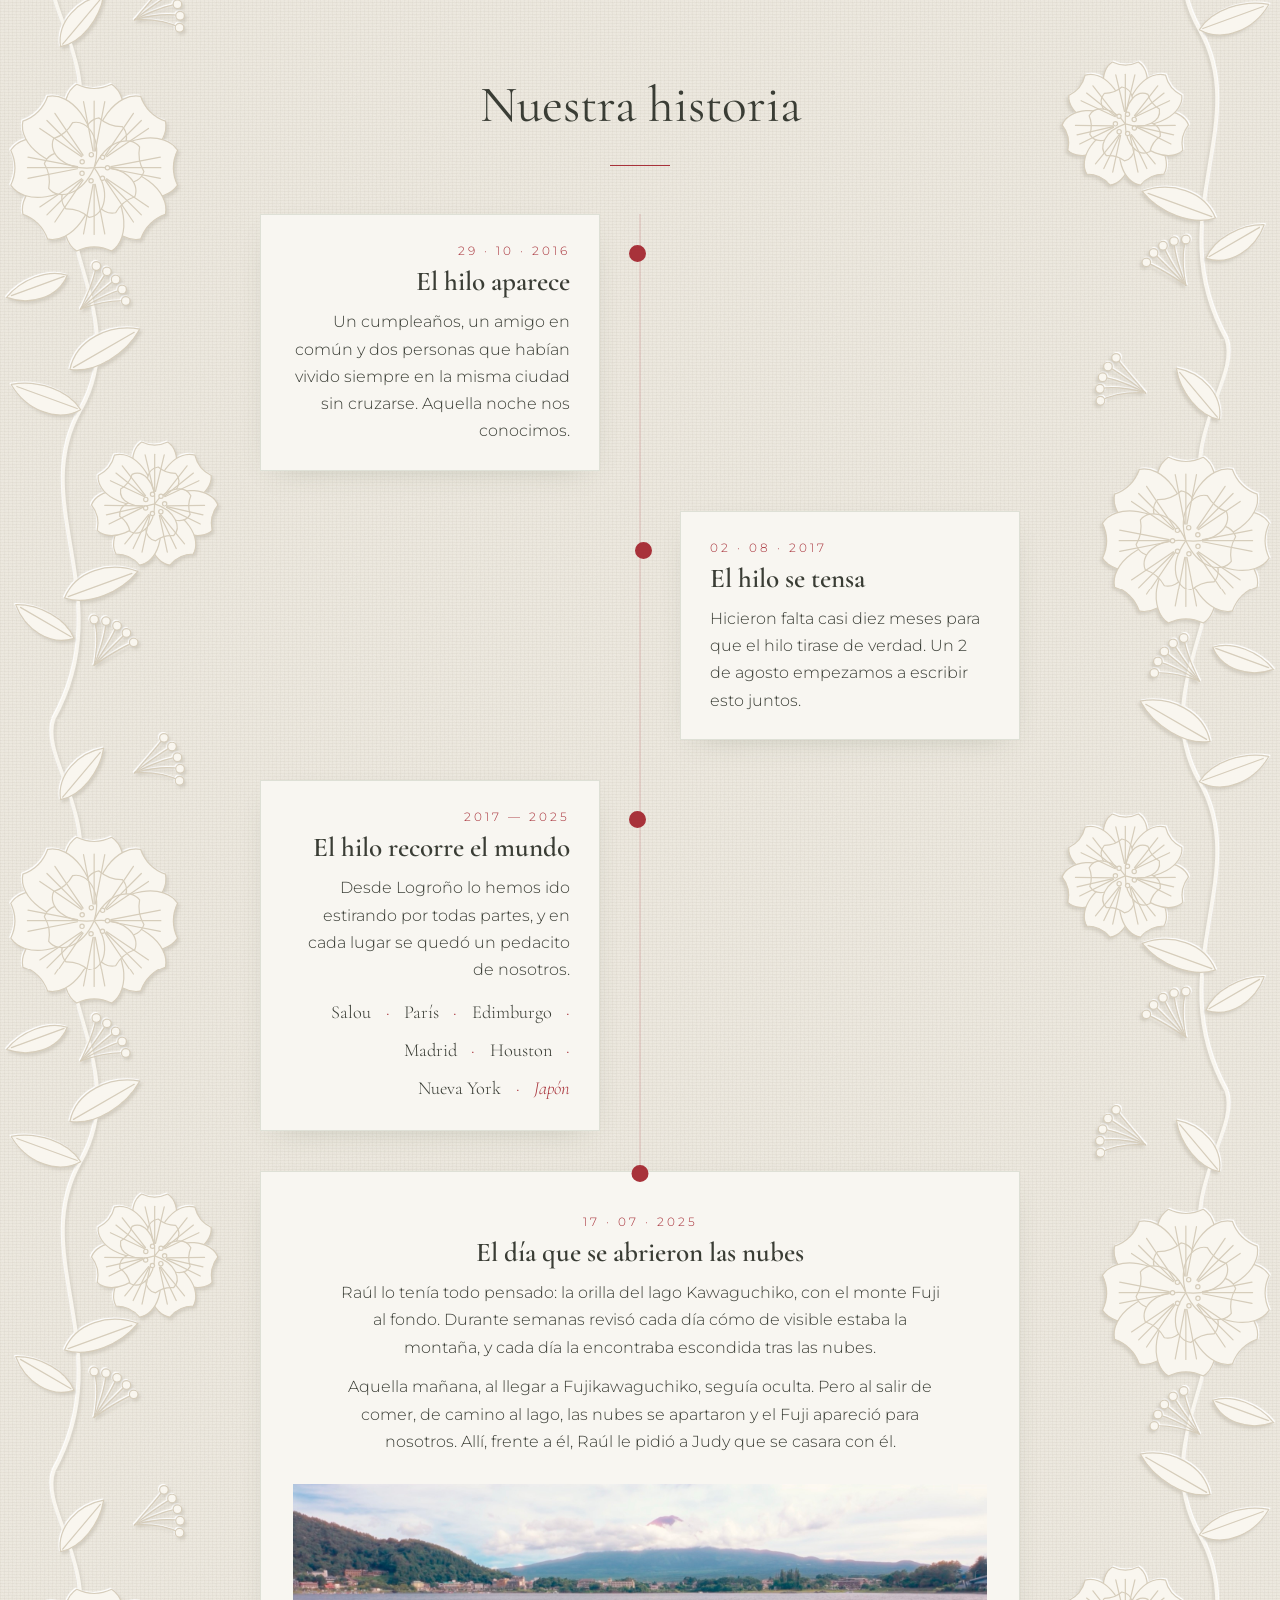
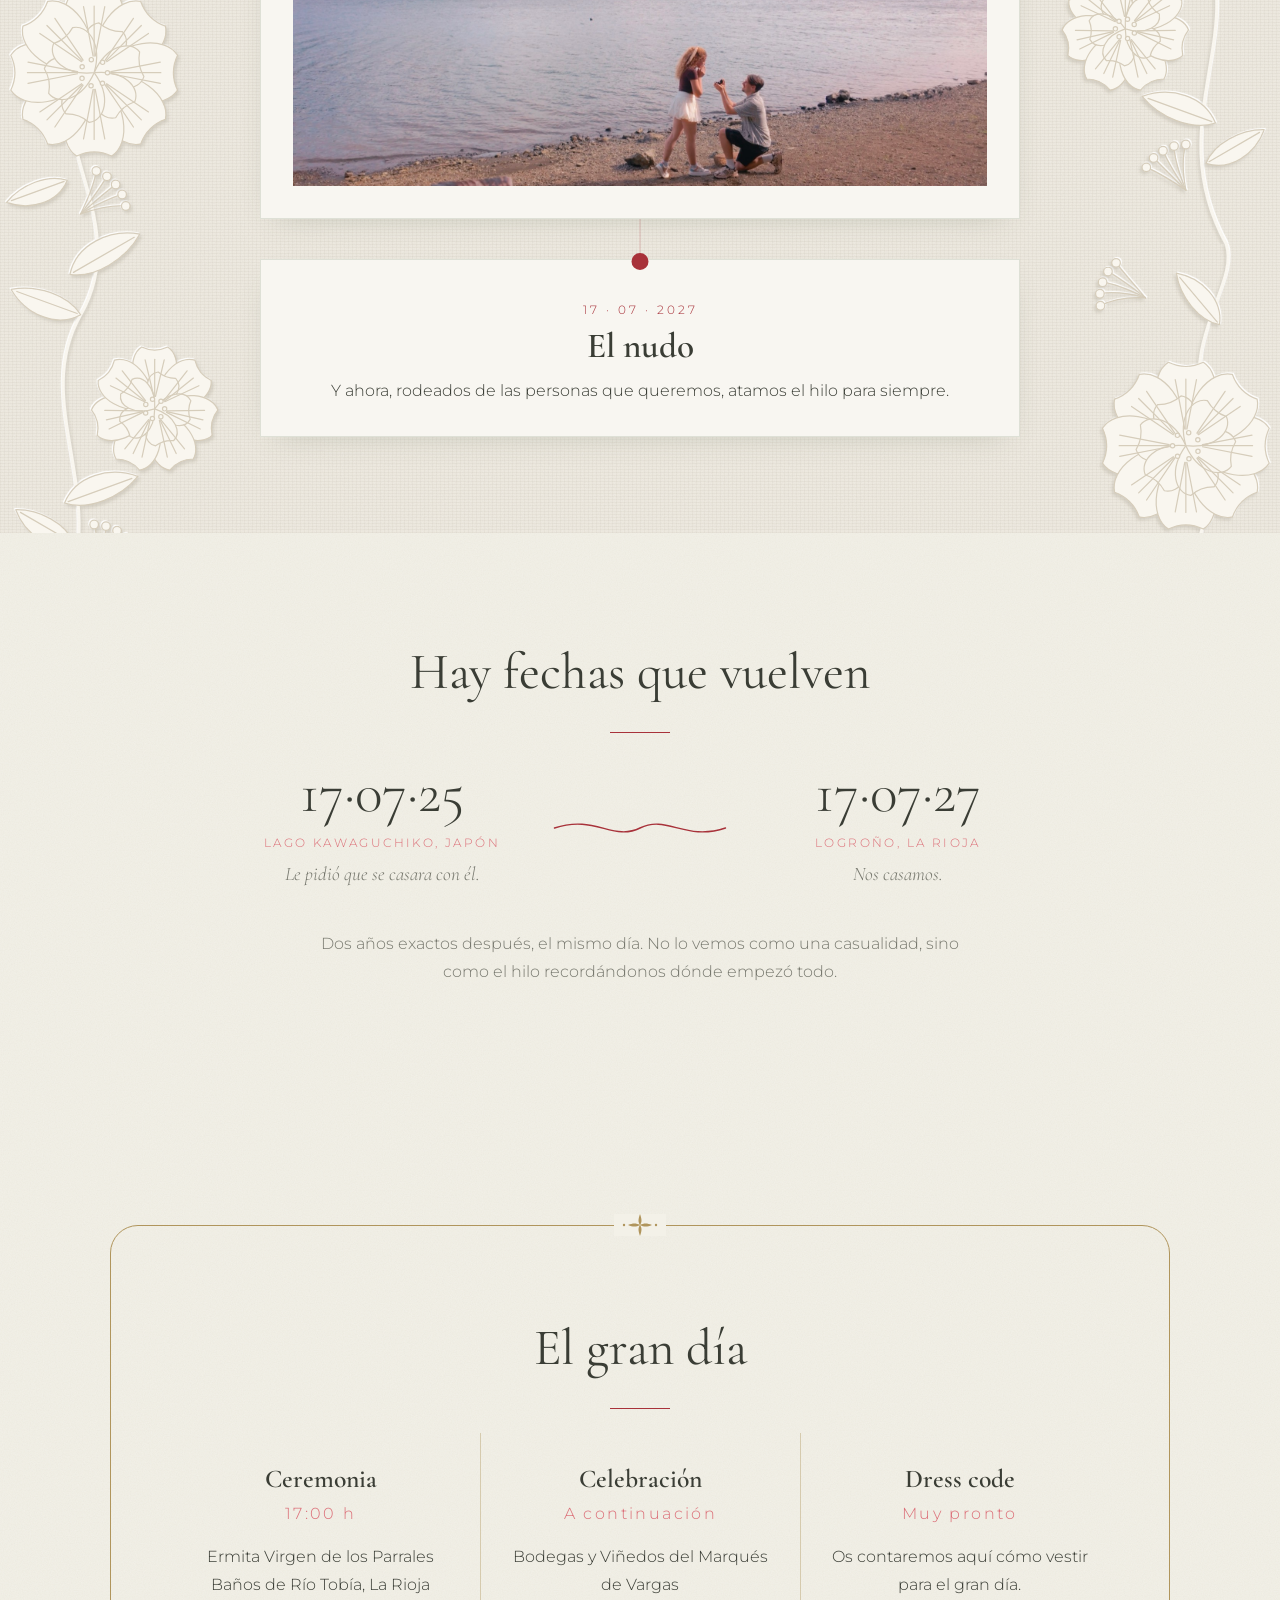
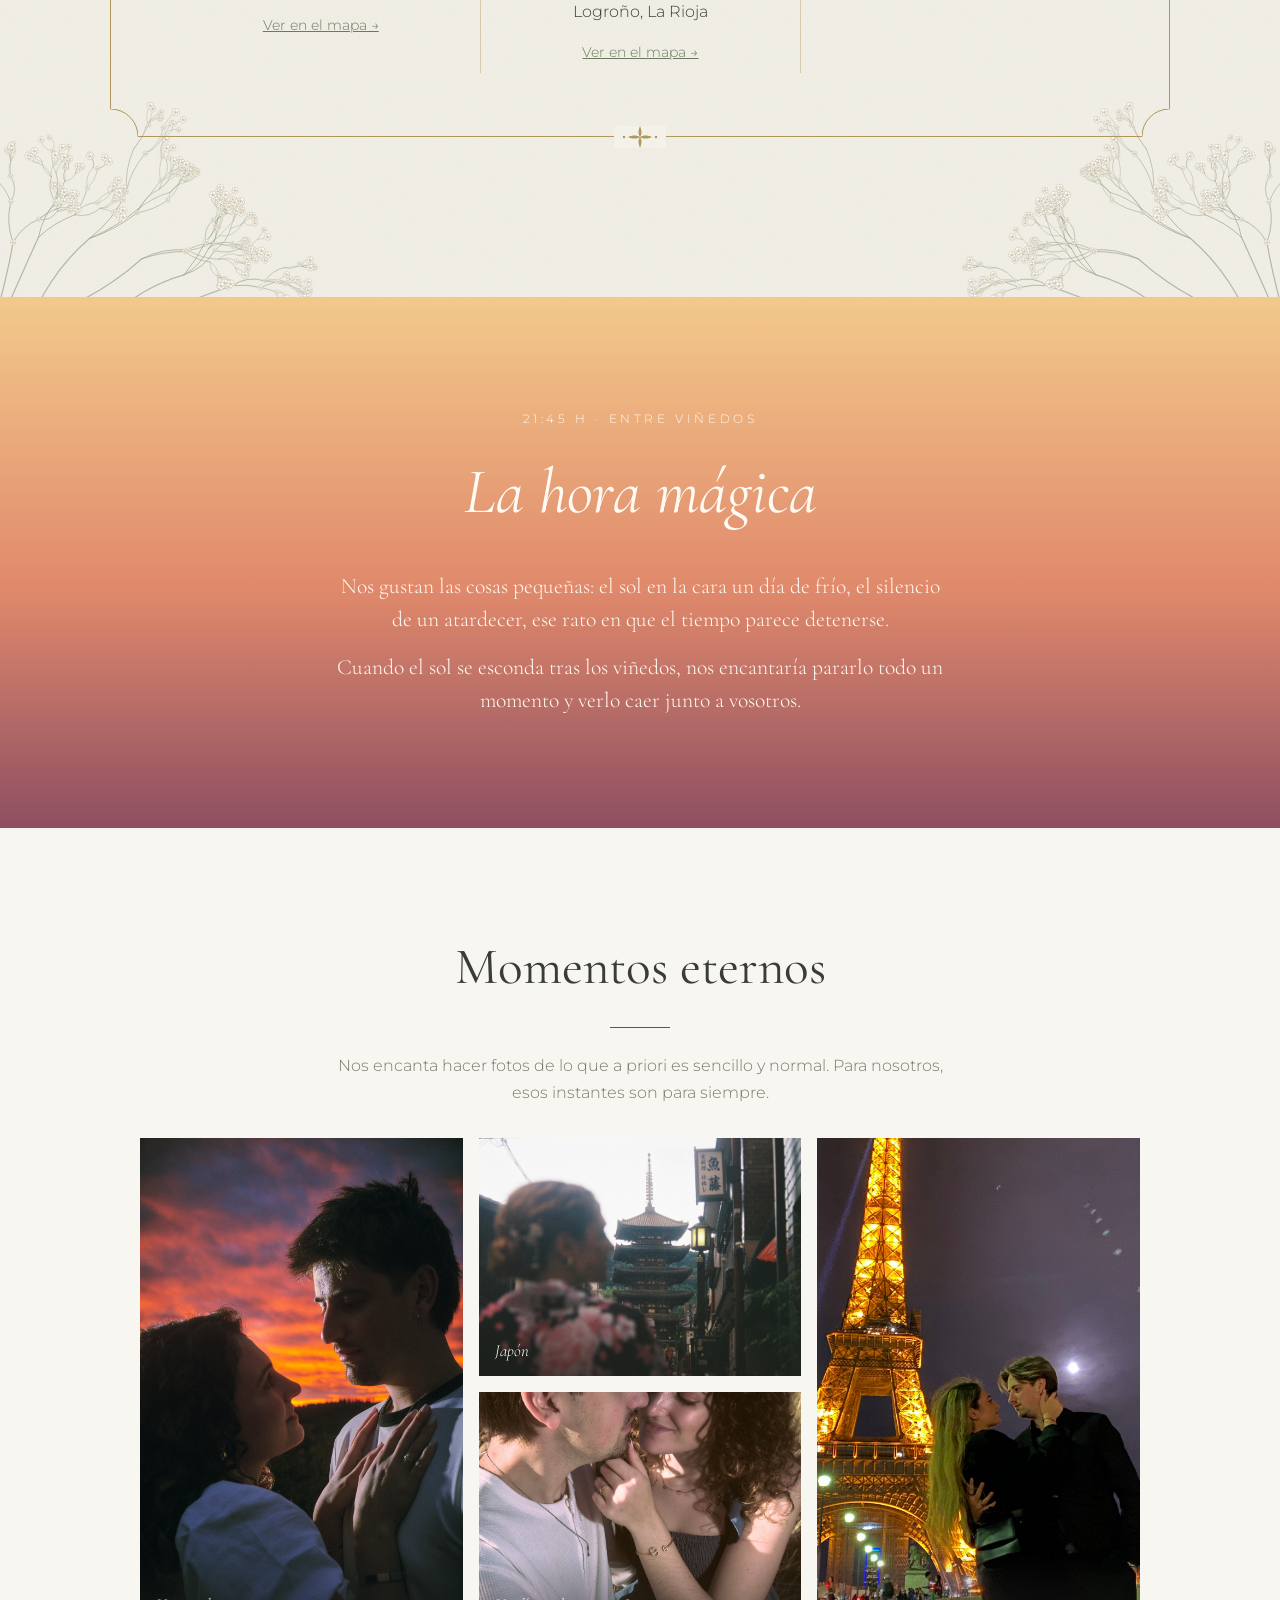
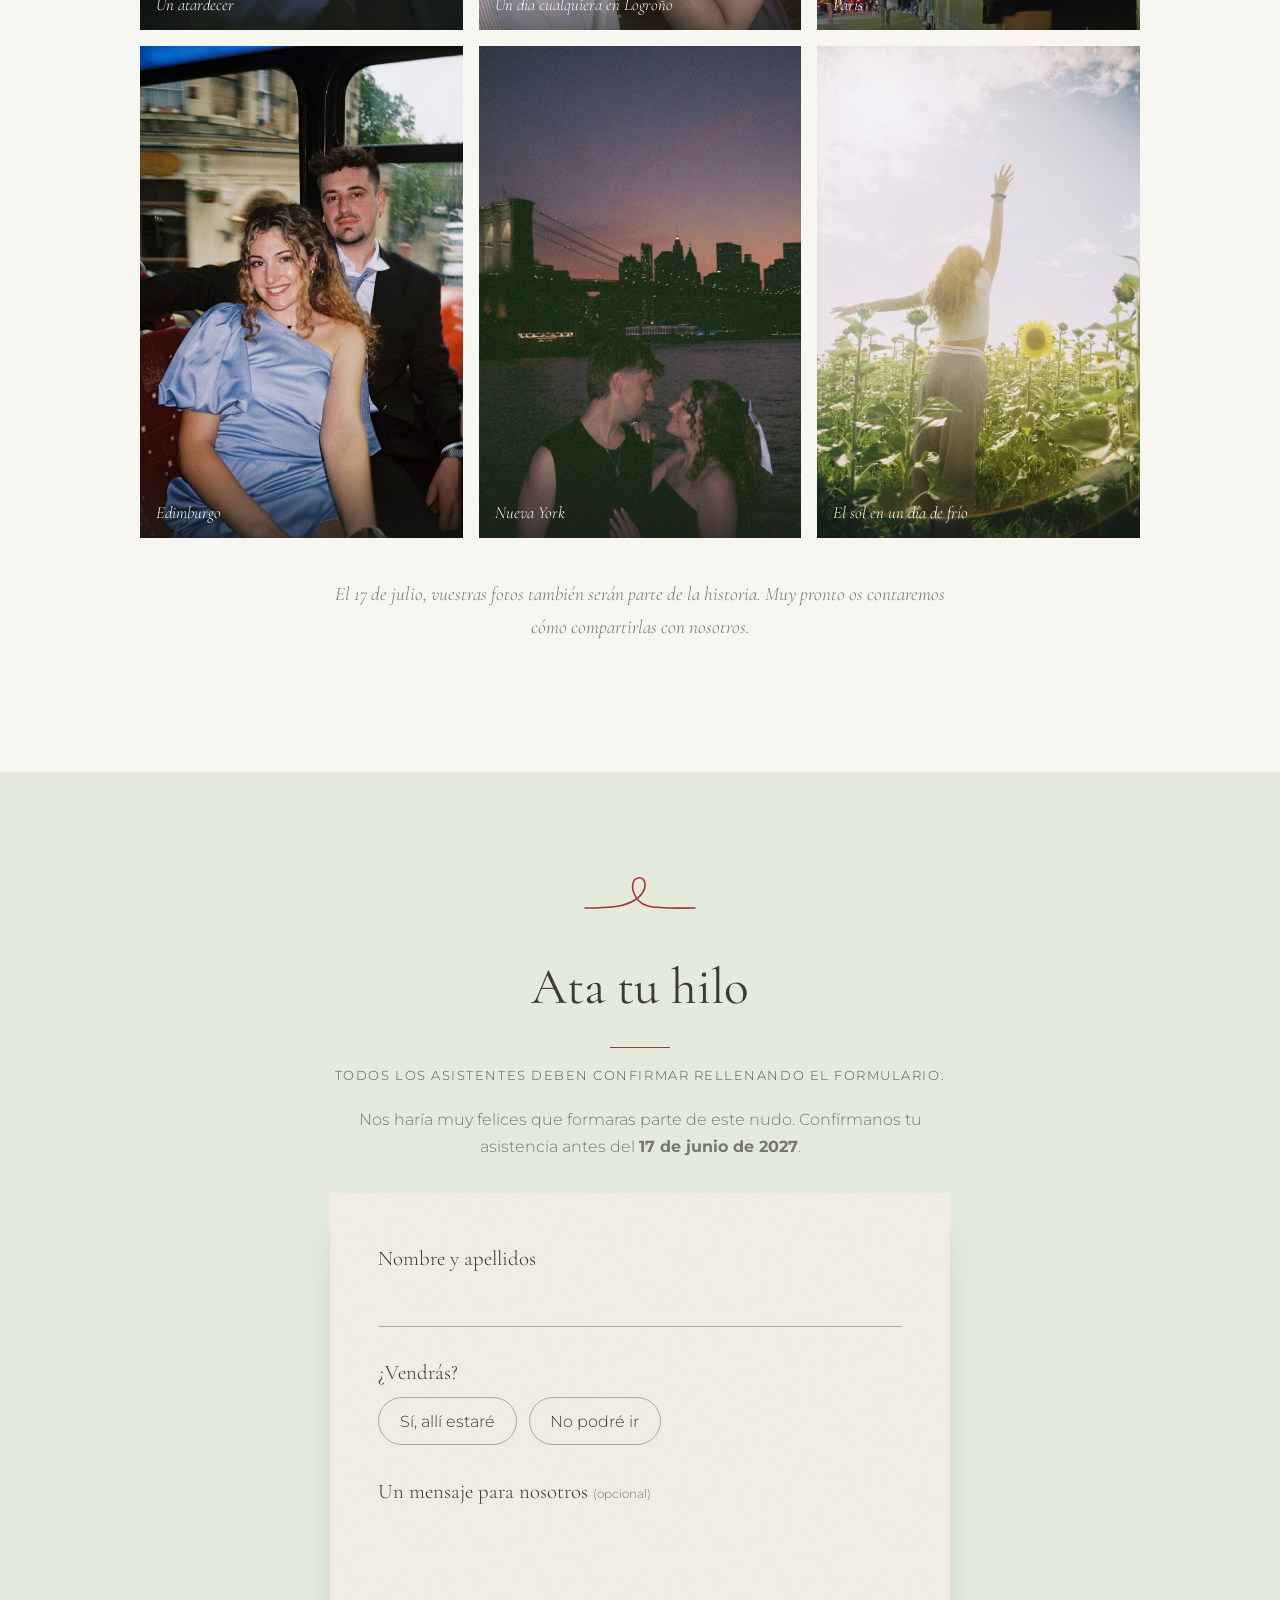
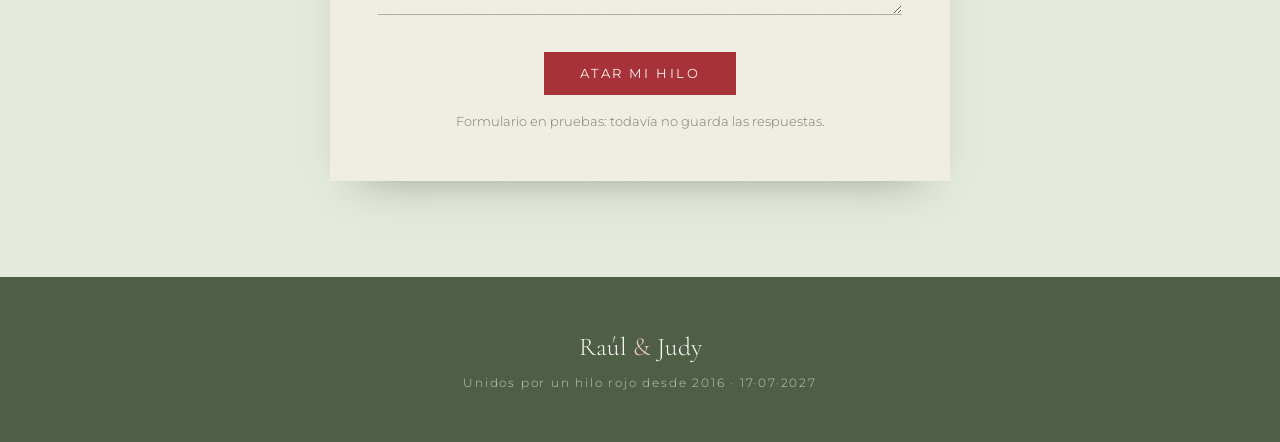
==== commit 4ed61452: "Alergias obligatoria para quien viene y aviso de que todos deben confirmar Co-Authored-By: Claude Op" ====
--- a/index.html
+++ b/index.html
@@ -266,6 +266,7 @@
         <path pathLength="1" d="M5 40 C 35 40 45 38 55 32 C 70 22 66 8 58 10 C 48 12 52 34 68 38 C 80 41 95 40 115 40" />
       </svg>
       <h2 class="section__title">Ata tu hilo</h2>
+      <p class="rsvp__notice">Todos los asistentes deben confirmar rellenando el formulario.</p>
       <p class="section__lead">
         Nos haría muy felices que formaras parte de este nudo.
         Confírmanos tu asistencia antes del <strong>17 de junio de 2027</strong>.
@@ -290,8 +291,8 @@
             <input type="text" name="companion" autocomplete="off">
           </label>
           <label class="field">
-            <span class="field__label">Alergias o intolerancias</span>
-            <input type="text" name="allergies" autocomplete="off">
+            <span class="field__label">Alergias</span>
+            <input type="text" name="allergies" placeholder="Ninguna" autocomplete="off">
           </label>
           <label class="field">
             <span class="field__label">Una canción que no puede faltar</span>
--- a/styles.css
+++ b/styles.css
@@ -536,6 +536,8 @@
 
 /* Confirmación */
 .thread--rsvp { width: 120px; display: block; margin: 0 auto 1rem; }
+.rsvp__notice { margin: -0.4rem auto 1.2rem; font-size: 0.8rem; letter-spacing: 0.12em; text-transform: uppercase; color: var(--sage-dark); }
+.field input::placeholder { color: rgba(119, 120, 110, 0.6); }
 
 /* Formulario de asistencia: una tarjeta de papel con campos subrayados */
 .rsvp-form, .rsvp-thanks {
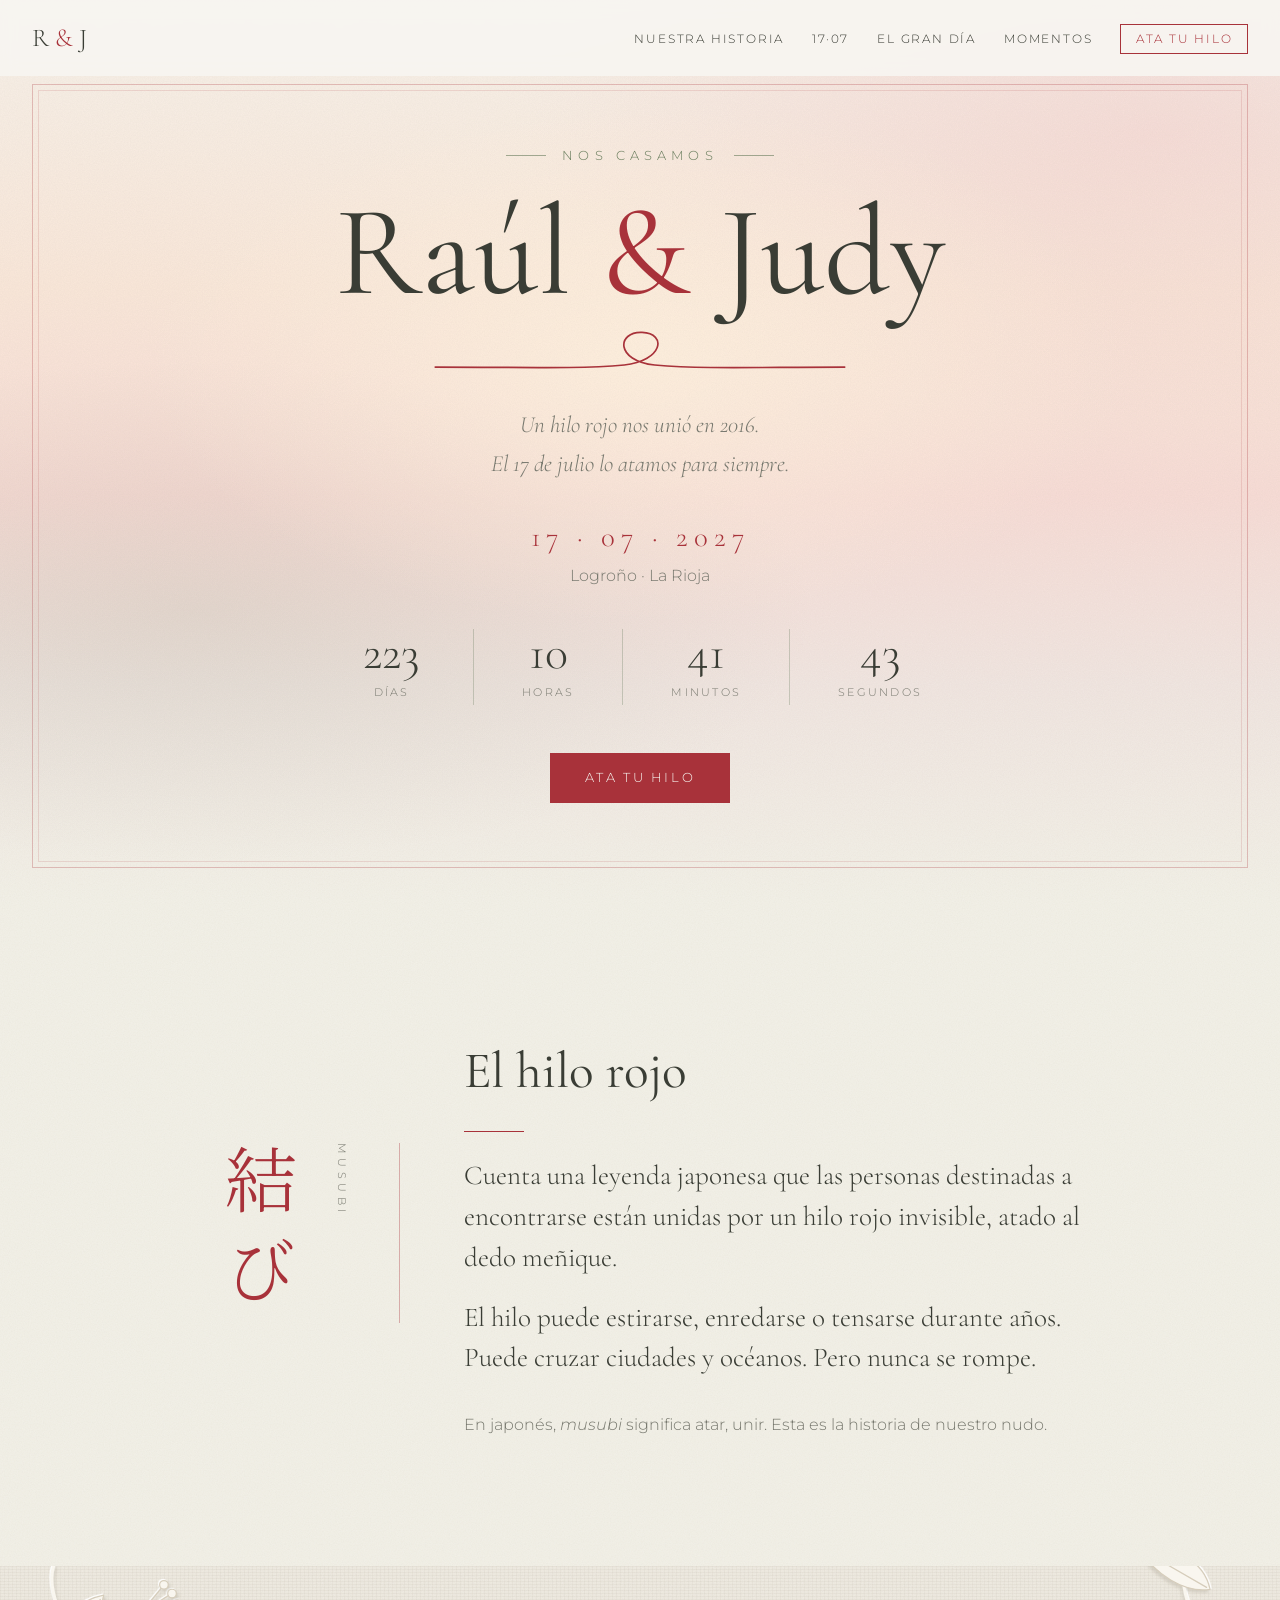
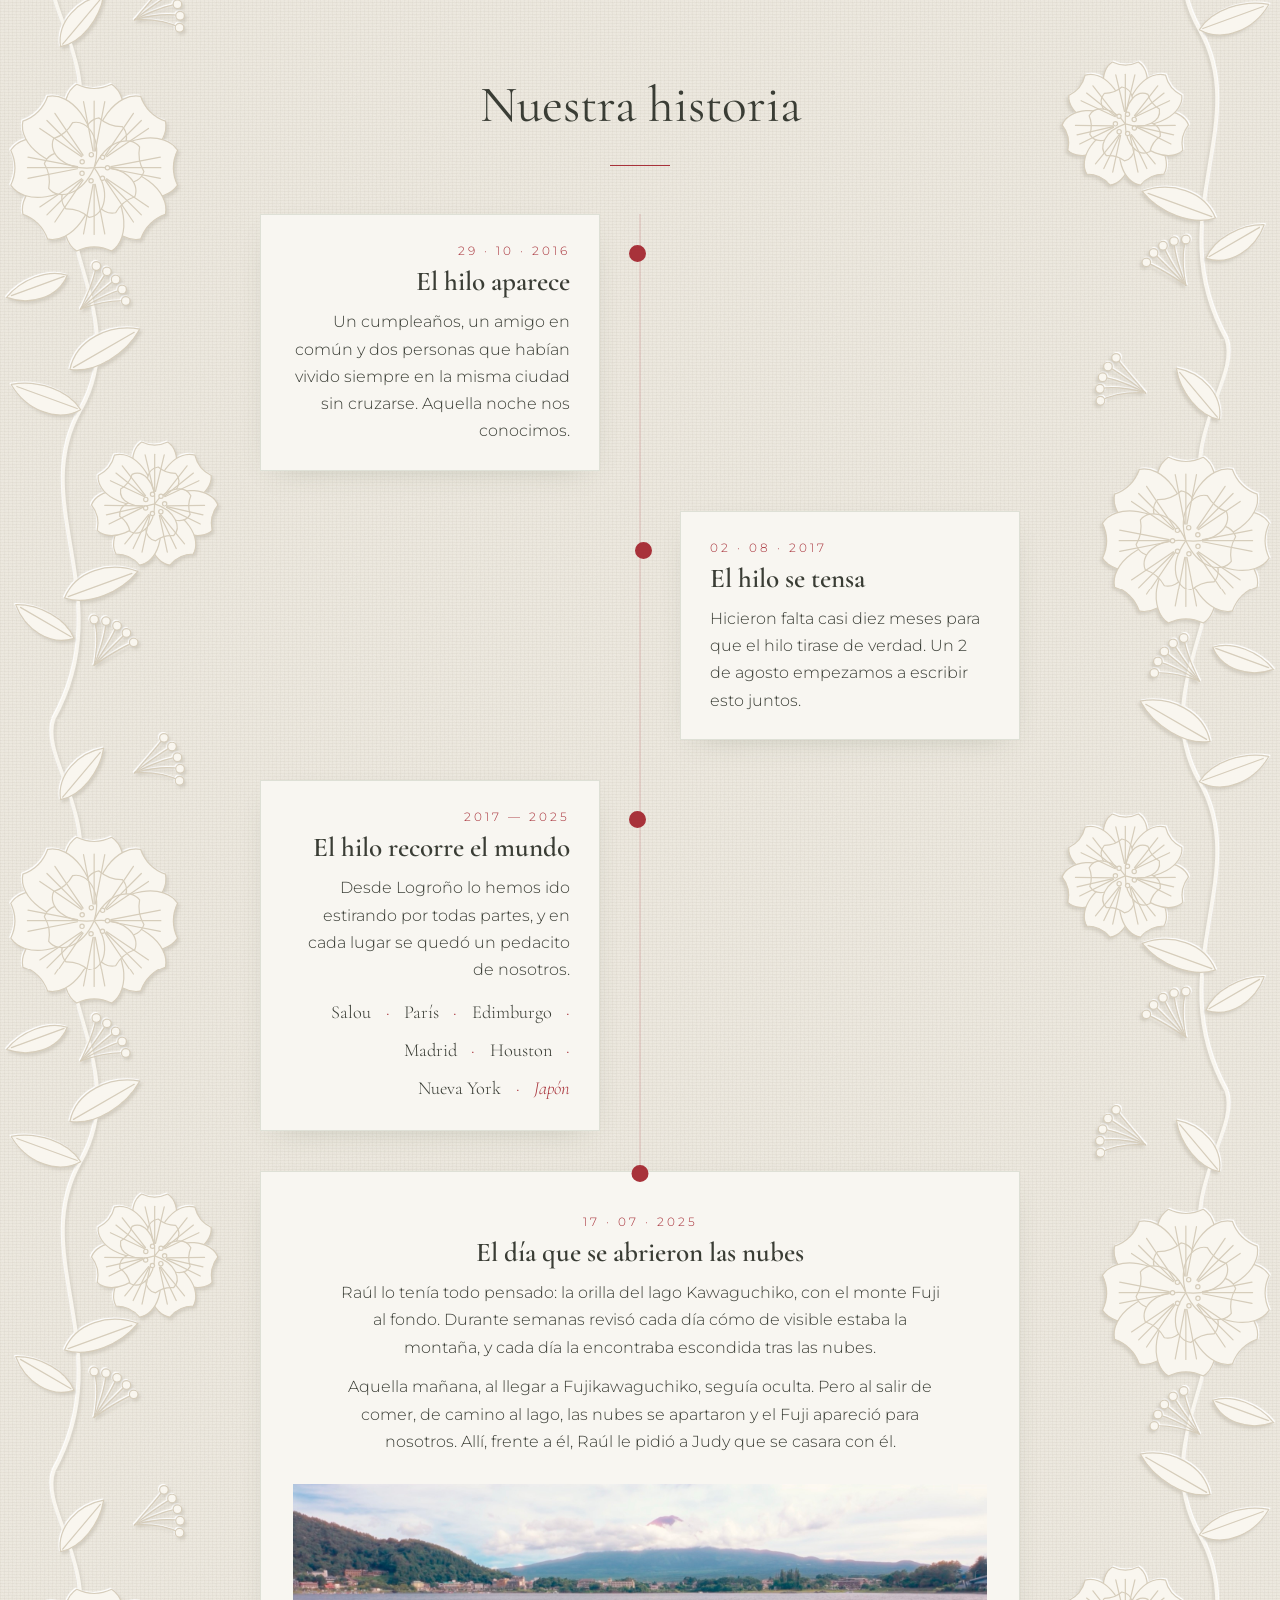
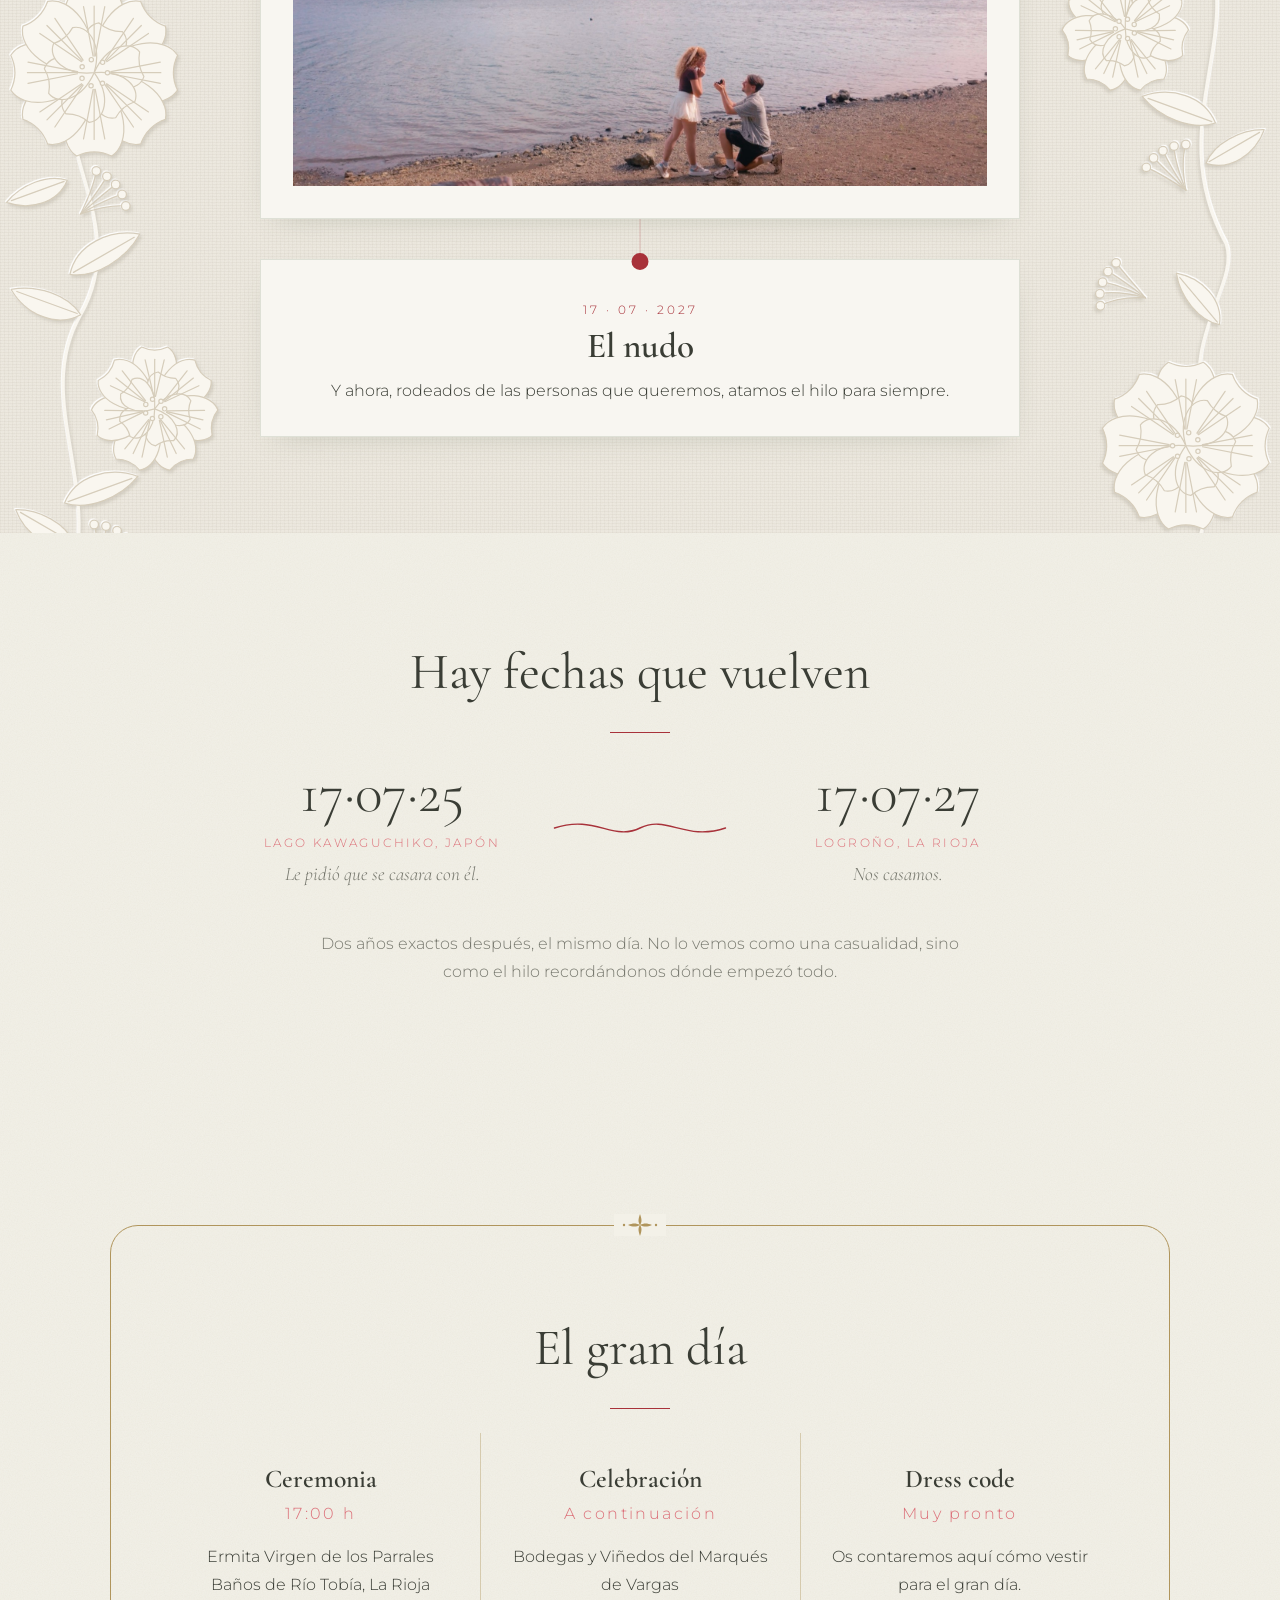
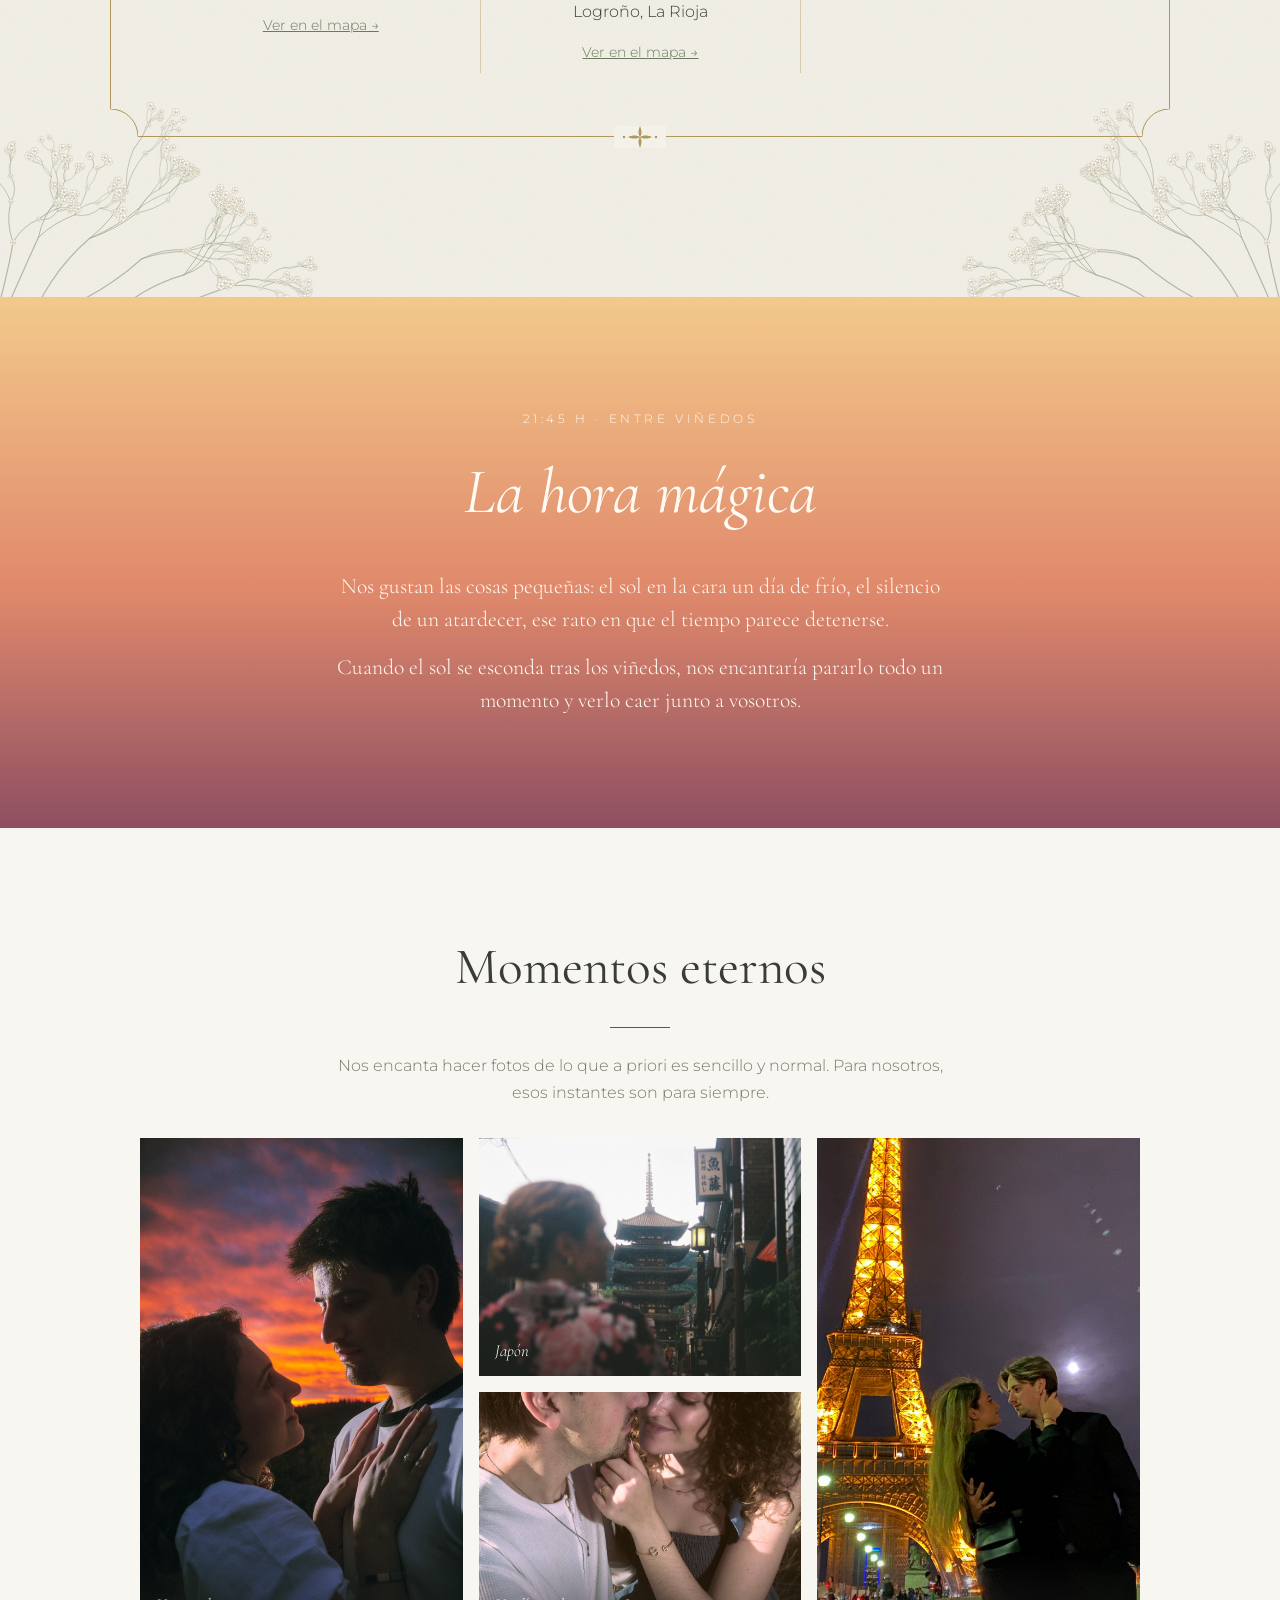
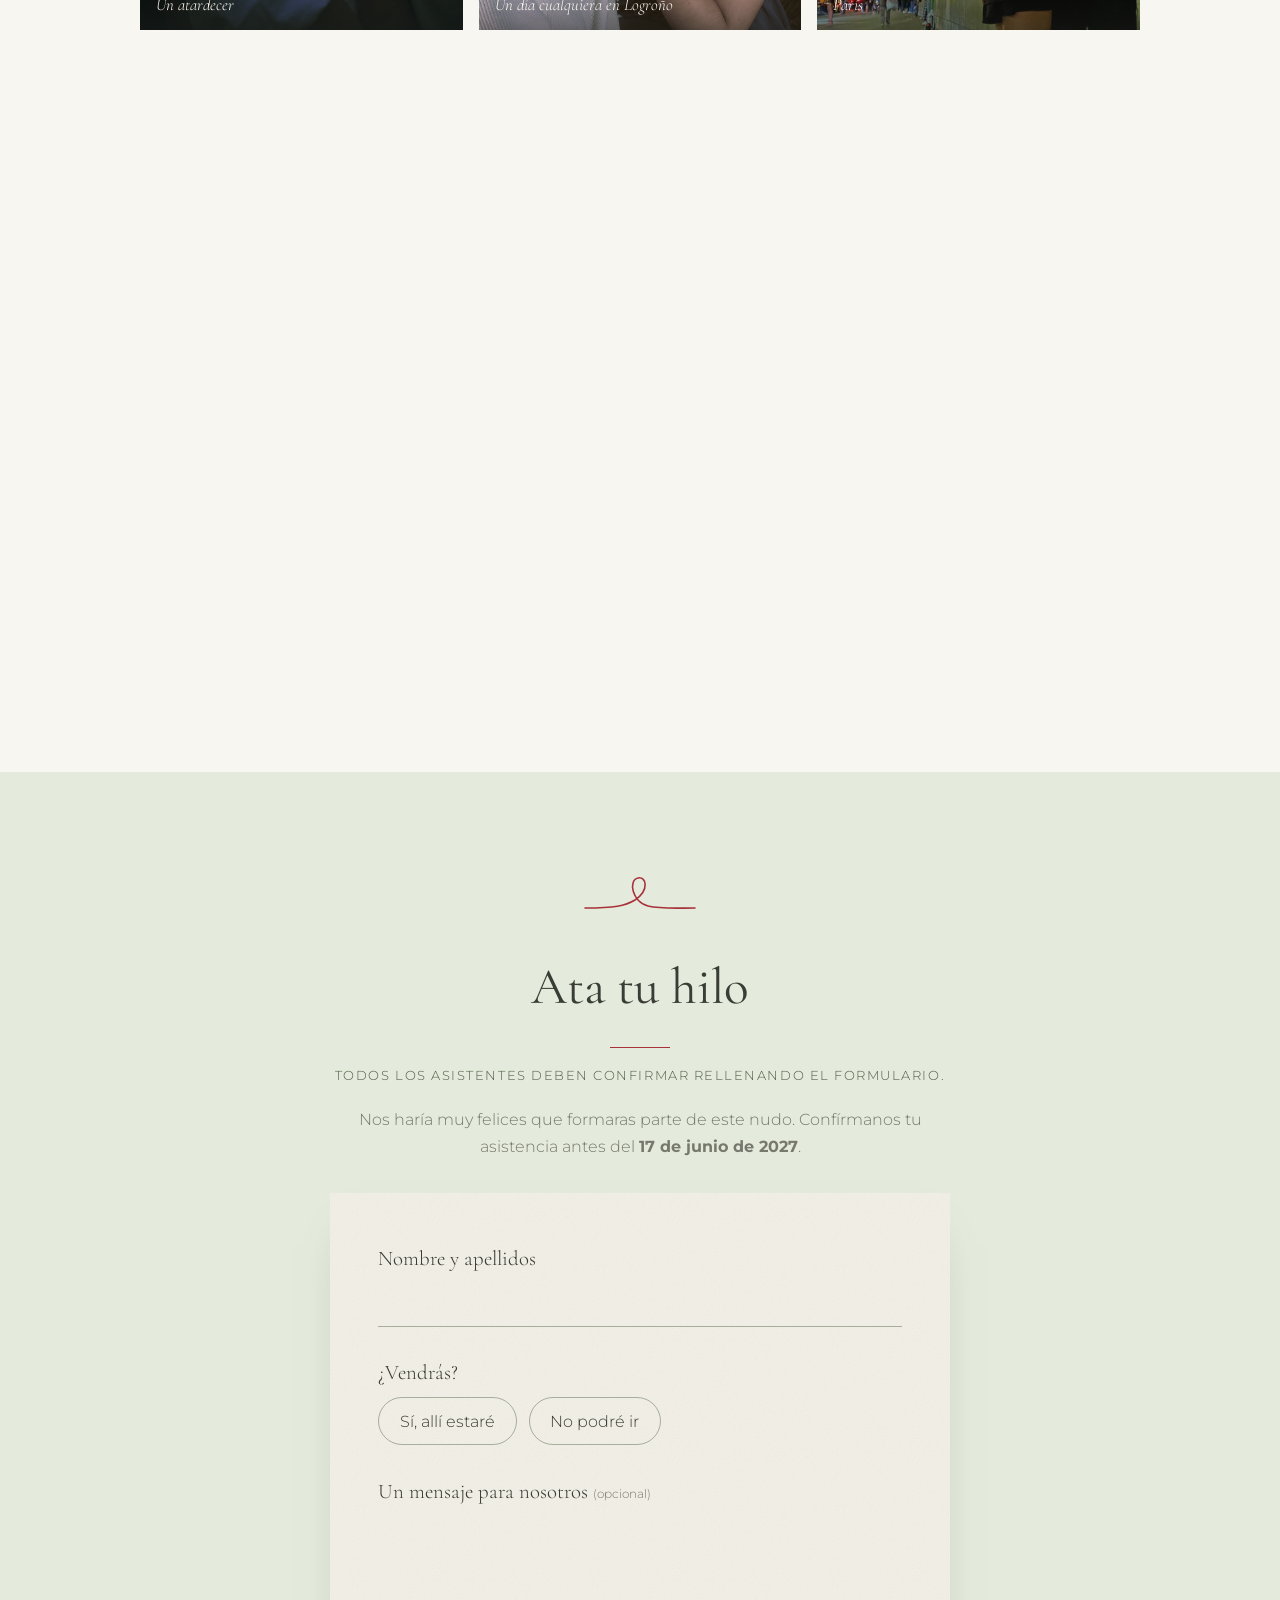
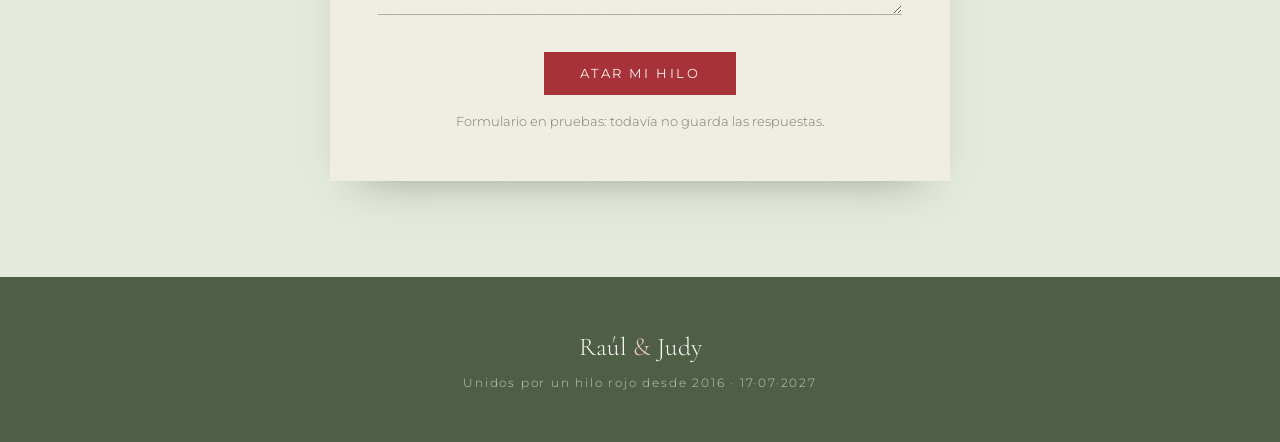
==== commit cbca9a56: "Quitar el campo de acompañante del formulario Co-Authored-By: Claude Opus 5.5 <noreply@anthropic.com" ====
--- a/index.html
+++ b/index.html
@@ -287,10 +287,6 @@
 
         <div class="rsvp-form__more" hidden>
           <label class="field">
-            <span class="field__label">Nombre de tu acompañante <small>(si viene alguien contigo)</small></span>
-            <input type="text" name="companion" autocomplete="off">
-          </label>
-          <label class="field">
             <span class="field__label">Alergias</span>
             <input type="text" name="allergies" placeholder="Ninguna" autocomplete="off">
           </label>
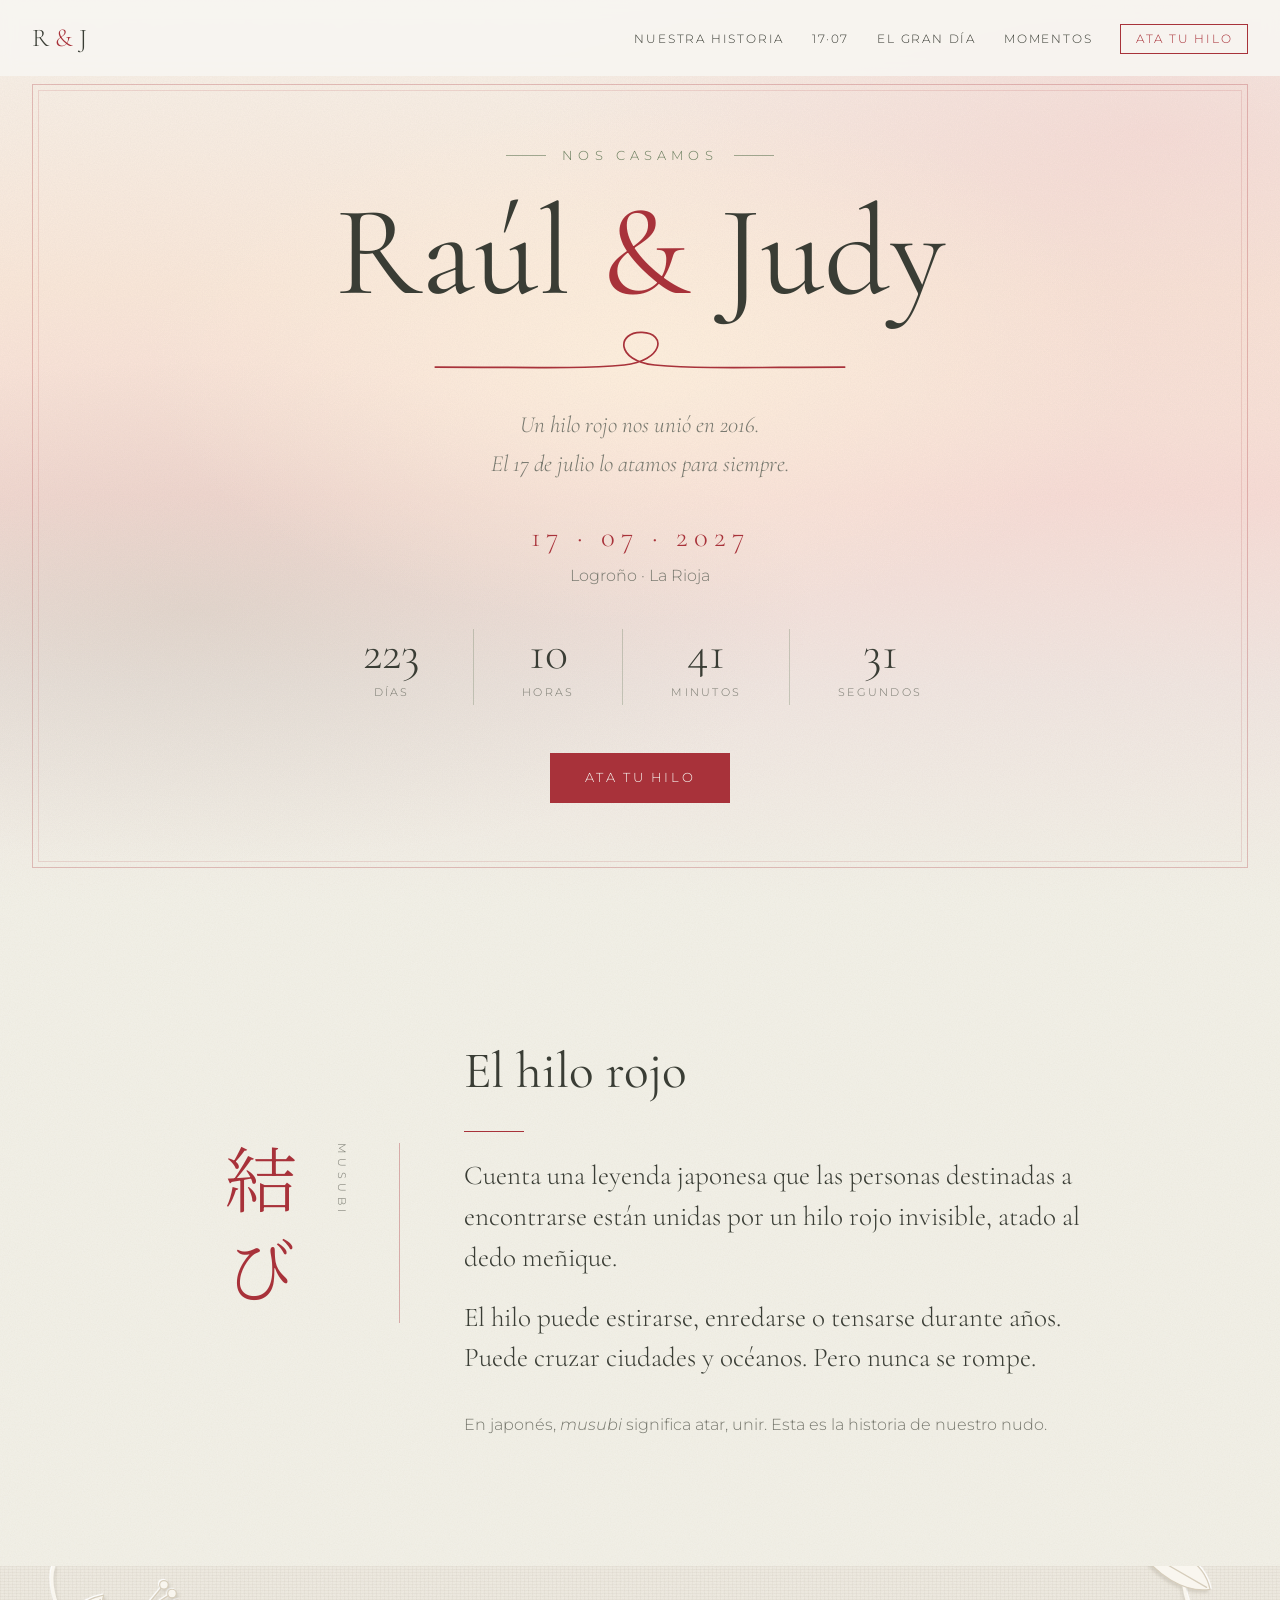
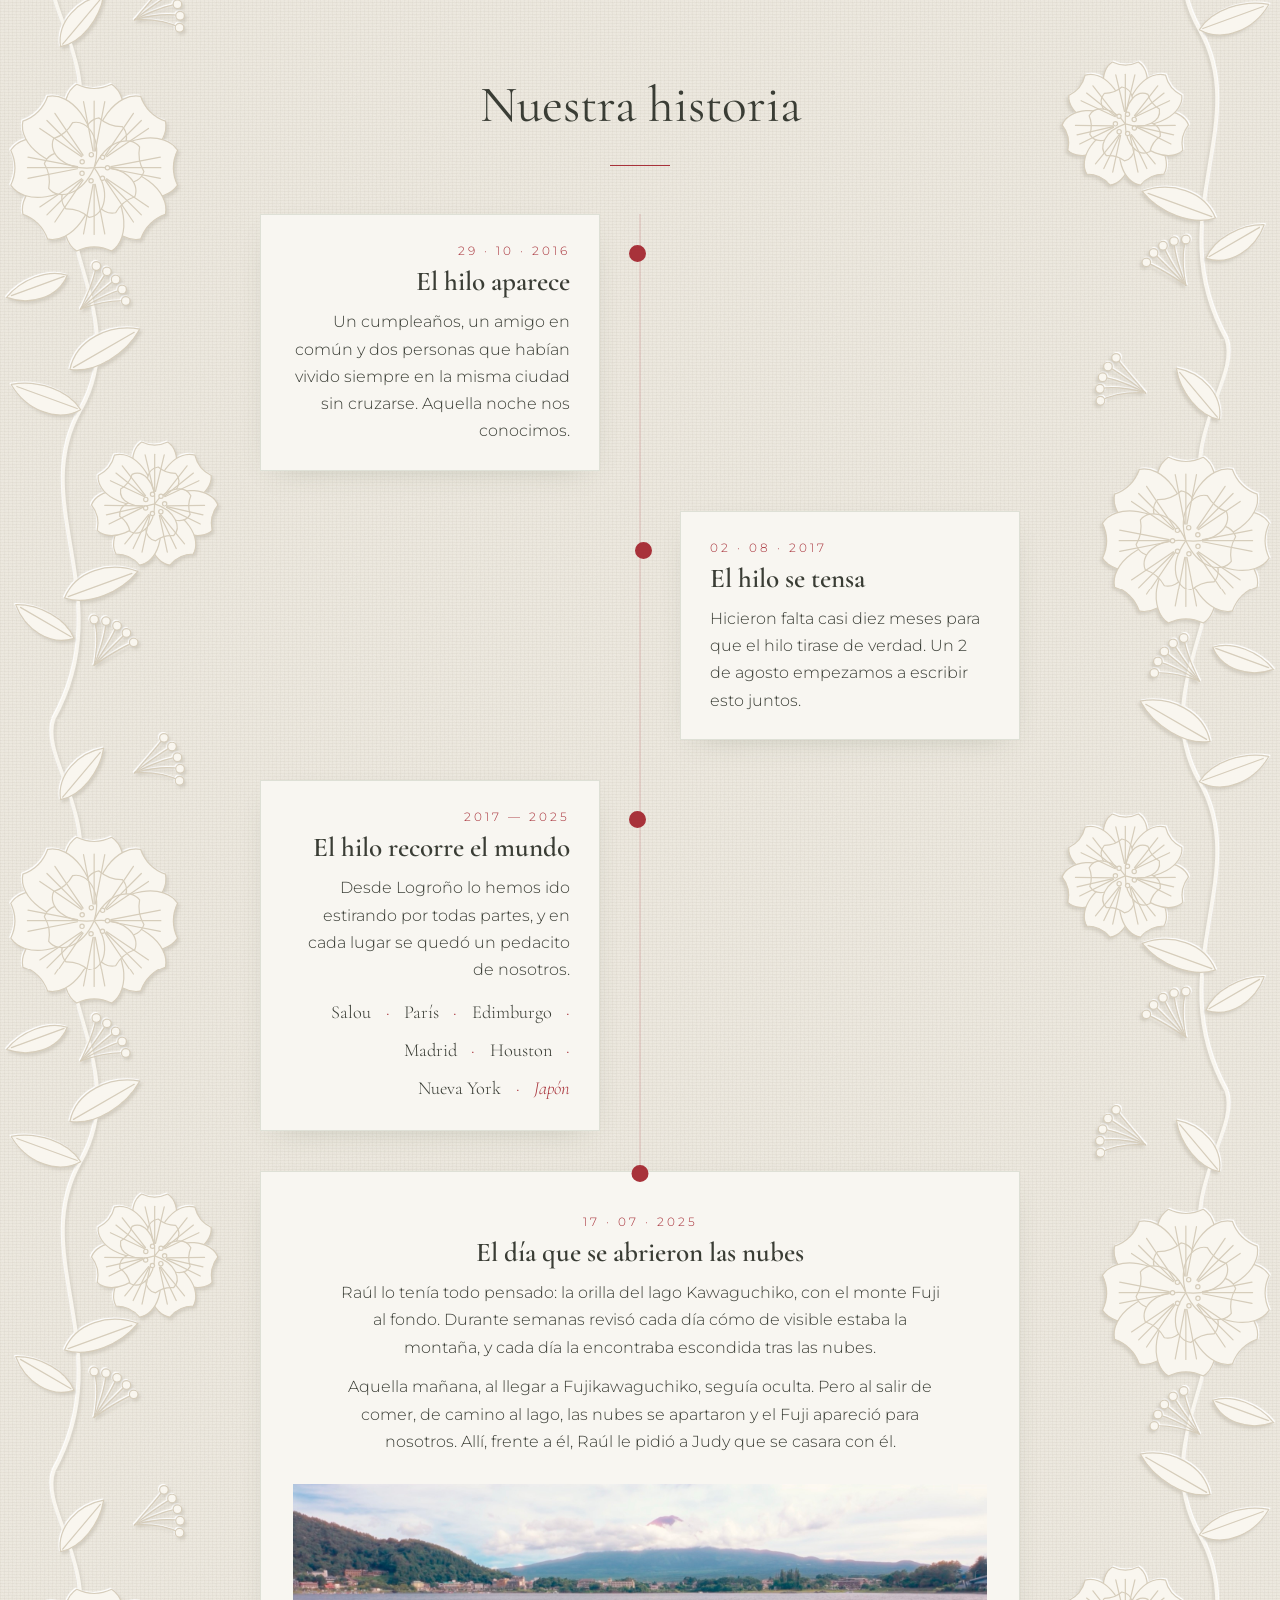
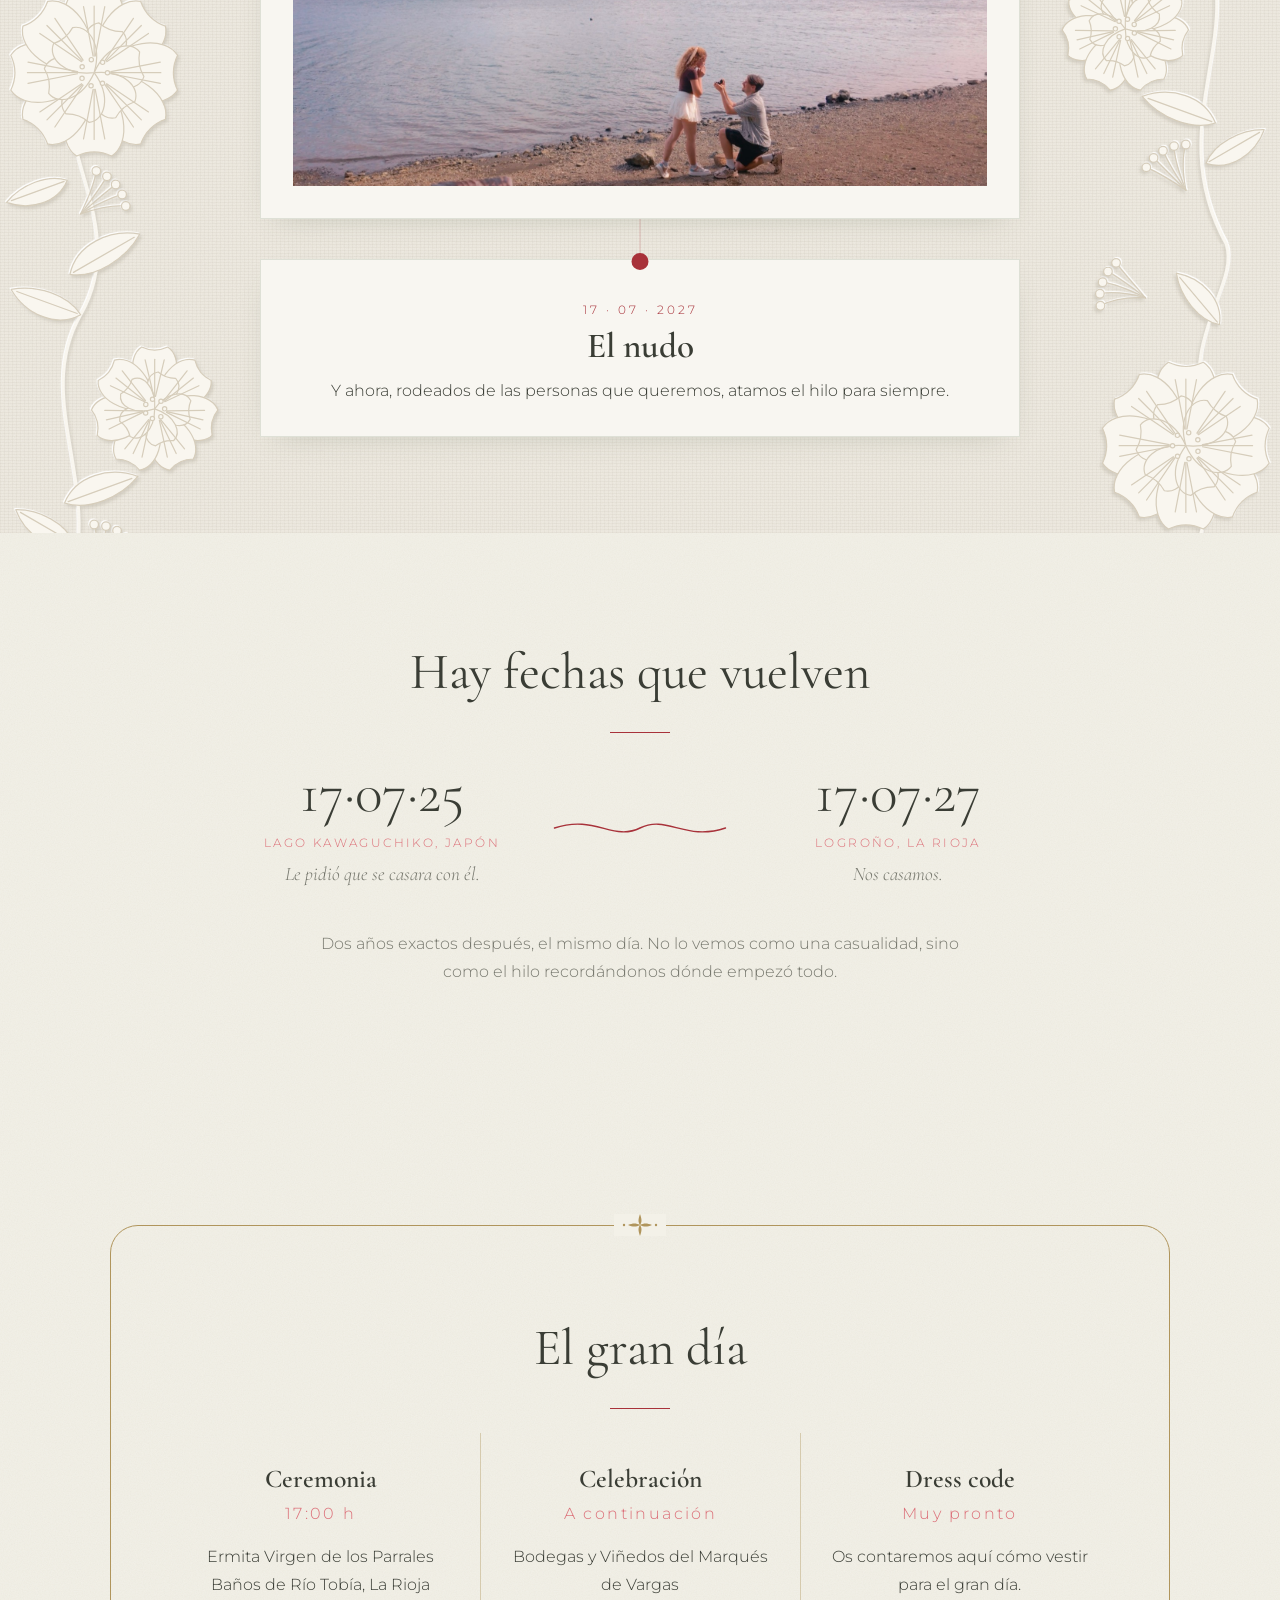
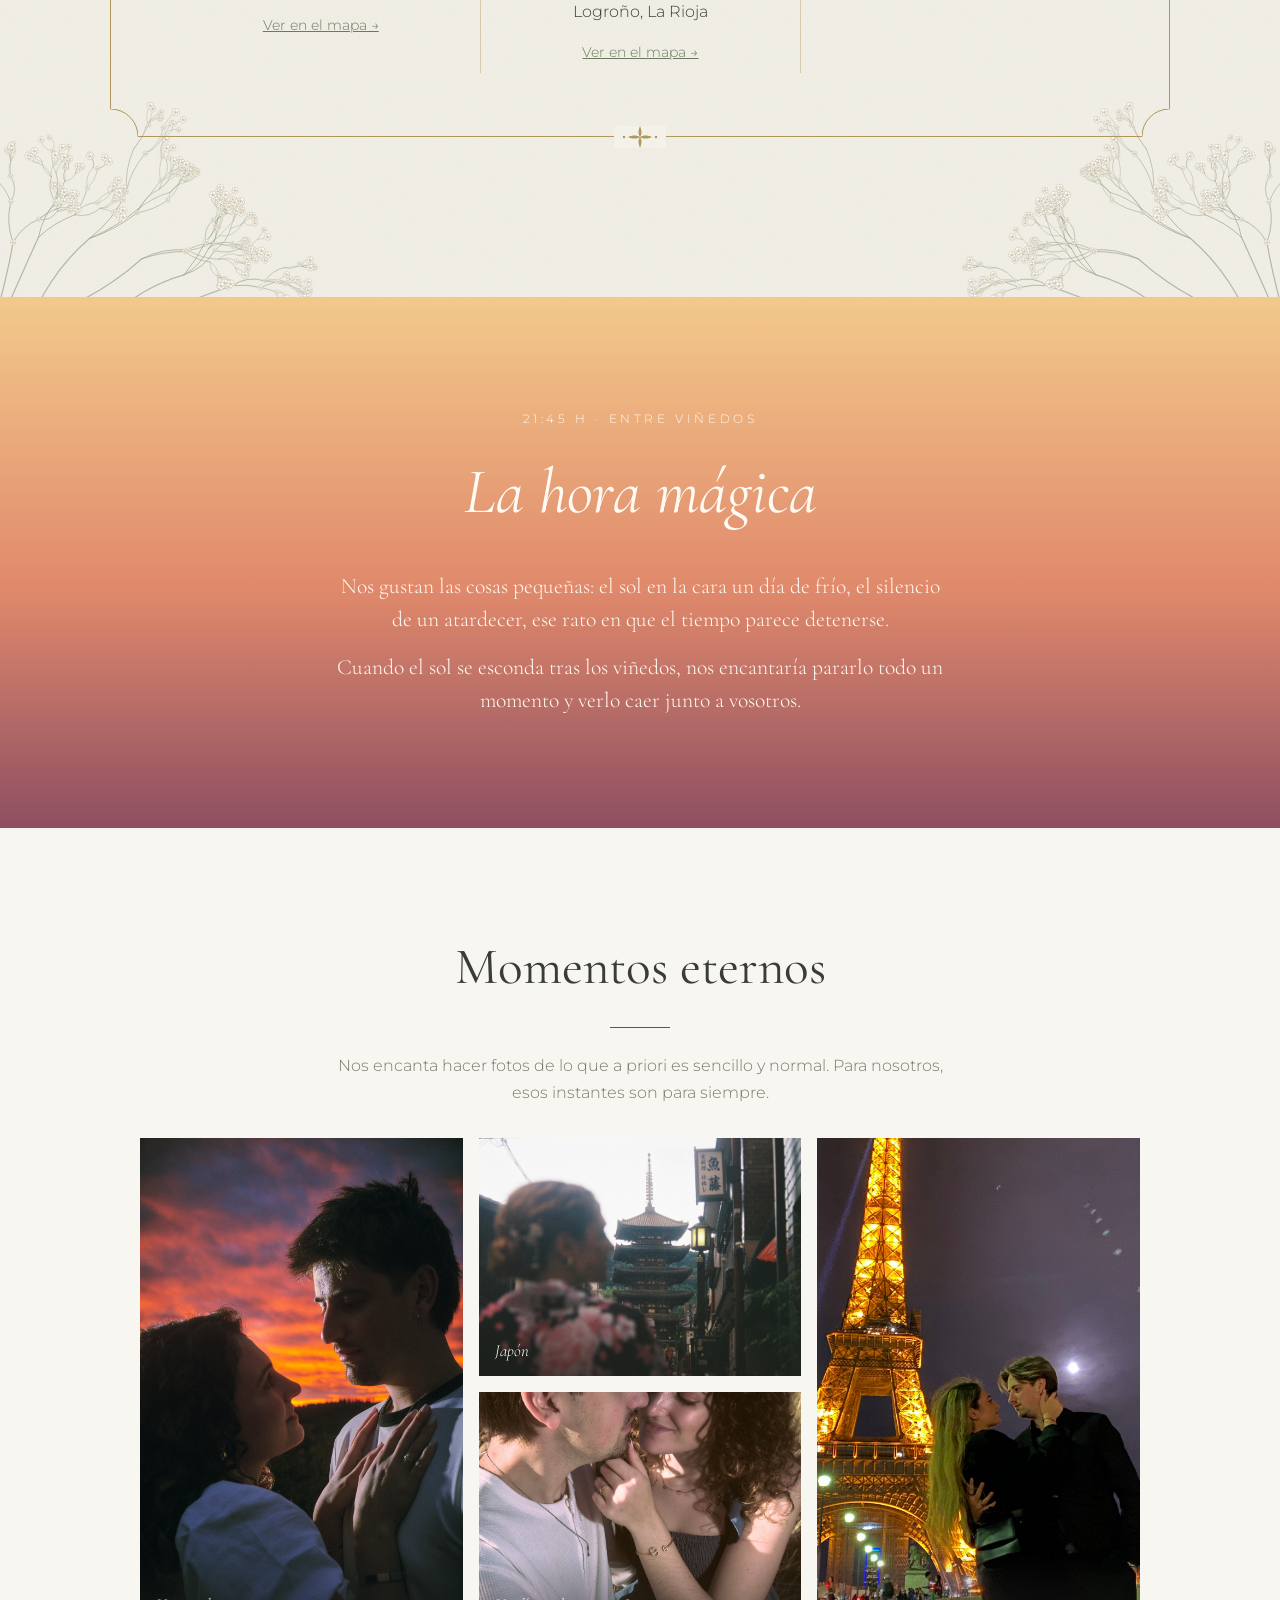
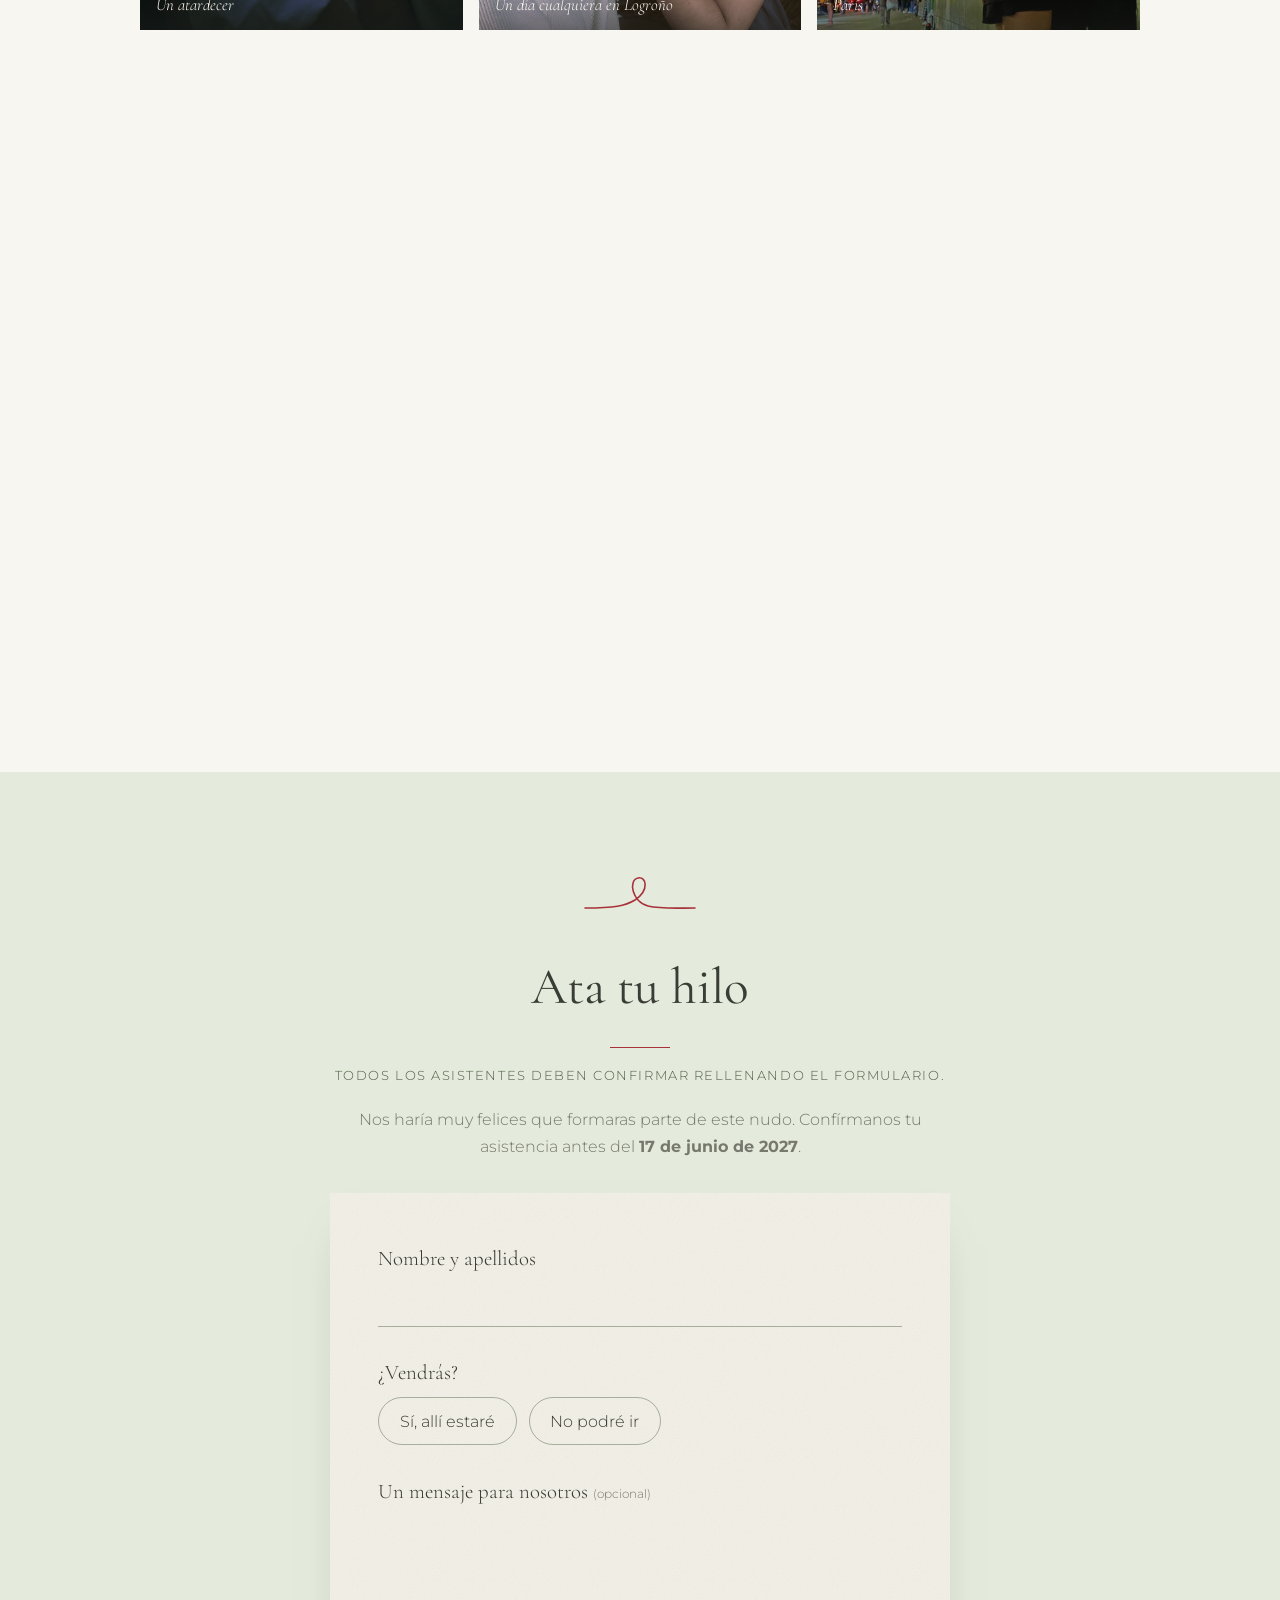
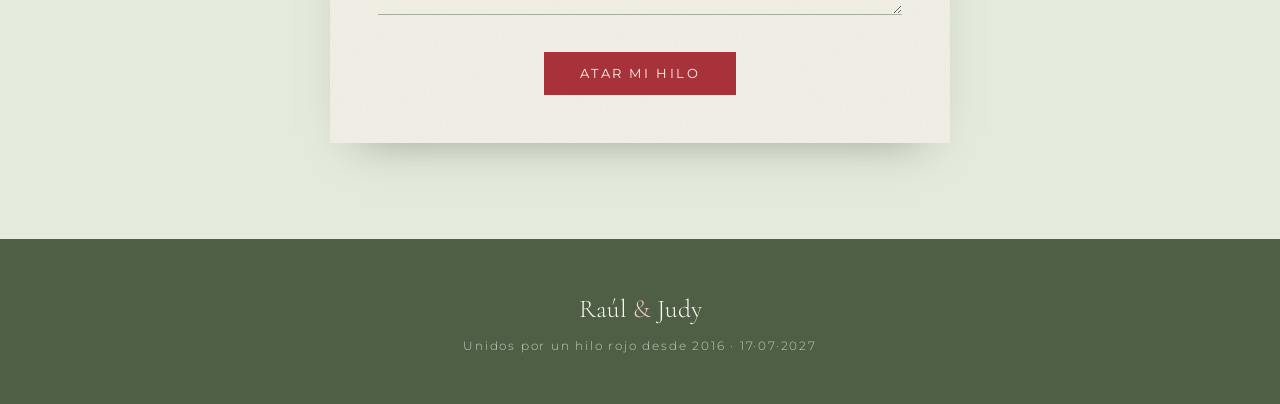
==== commit ddbda4b6: "Enviar la confirmación con un formulario oculto (más fiable que fetch) y evitar versiones en caché C" ====
--- a/index.html
+++ b/index.html
@@ -9,7 +9,7 @@
   <link rel="preconnect" href="https://fonts.gstatic.com" crossorigin>
   <link href="https://fonts.googleapis.com/css2?family=Cormorant+Garamond:ital,wght@0,400;0,600;1,400&family=Montserrat:wght@300;400;500&display=swap" rel="stylesheet">
   <link href="https://fonts.googleapis.com/css2?family=Noto+Serif+JP&text=%E7%B5%90%E3%81%B3&display=swap" rel="stylesheet">
-  <link rel="stylesheet" href="styles.css">
+  <link rel="stylesheet" href="styles.css?v=20261104">
   <script>document.documentElement.classList.add("js");</script>
 </head>
 <body>
@@ -321,6 +321,6 @@
     <p class="footer__line">Unidos por un hilo rojo desde 2016 · 17·07·2027</p>
   </footer>
 
-  <script src="script.js"></script>
+  <script src="script.js?v=20261104"></script>
 </body>
 </html>
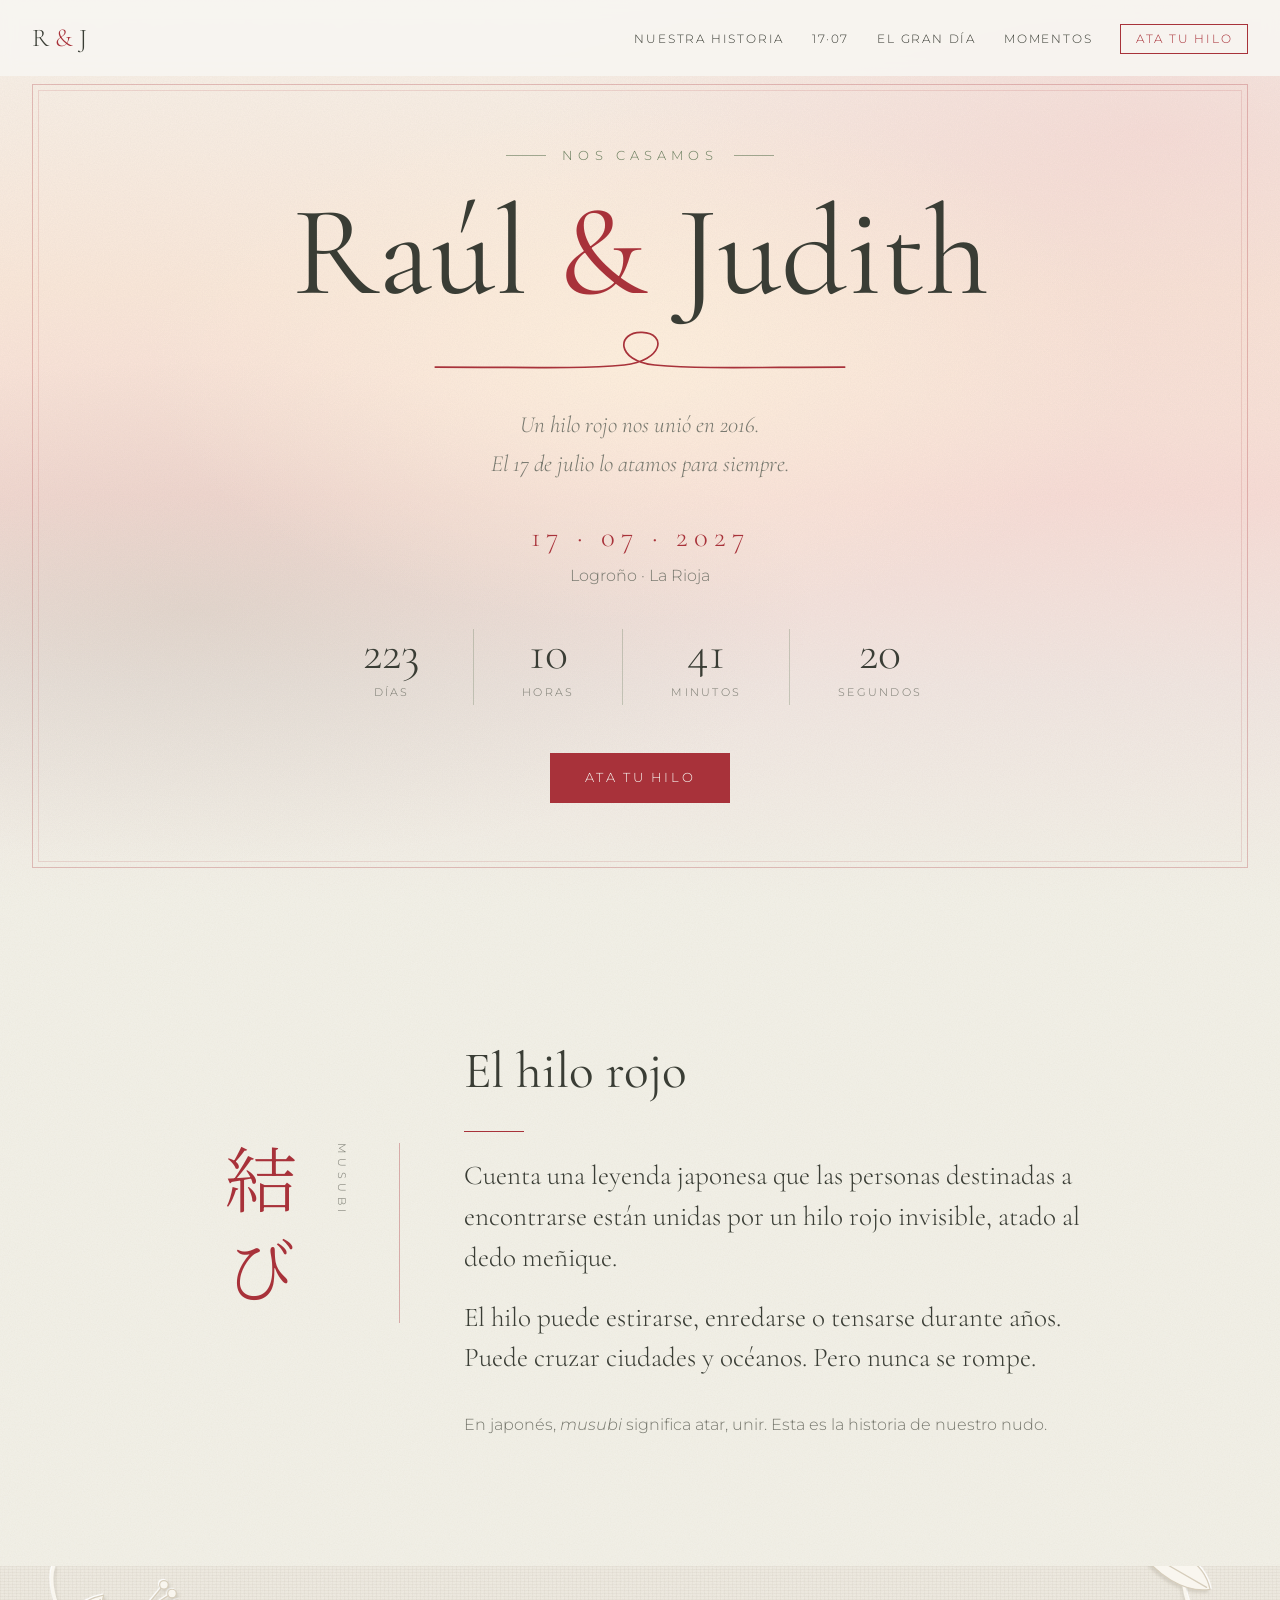
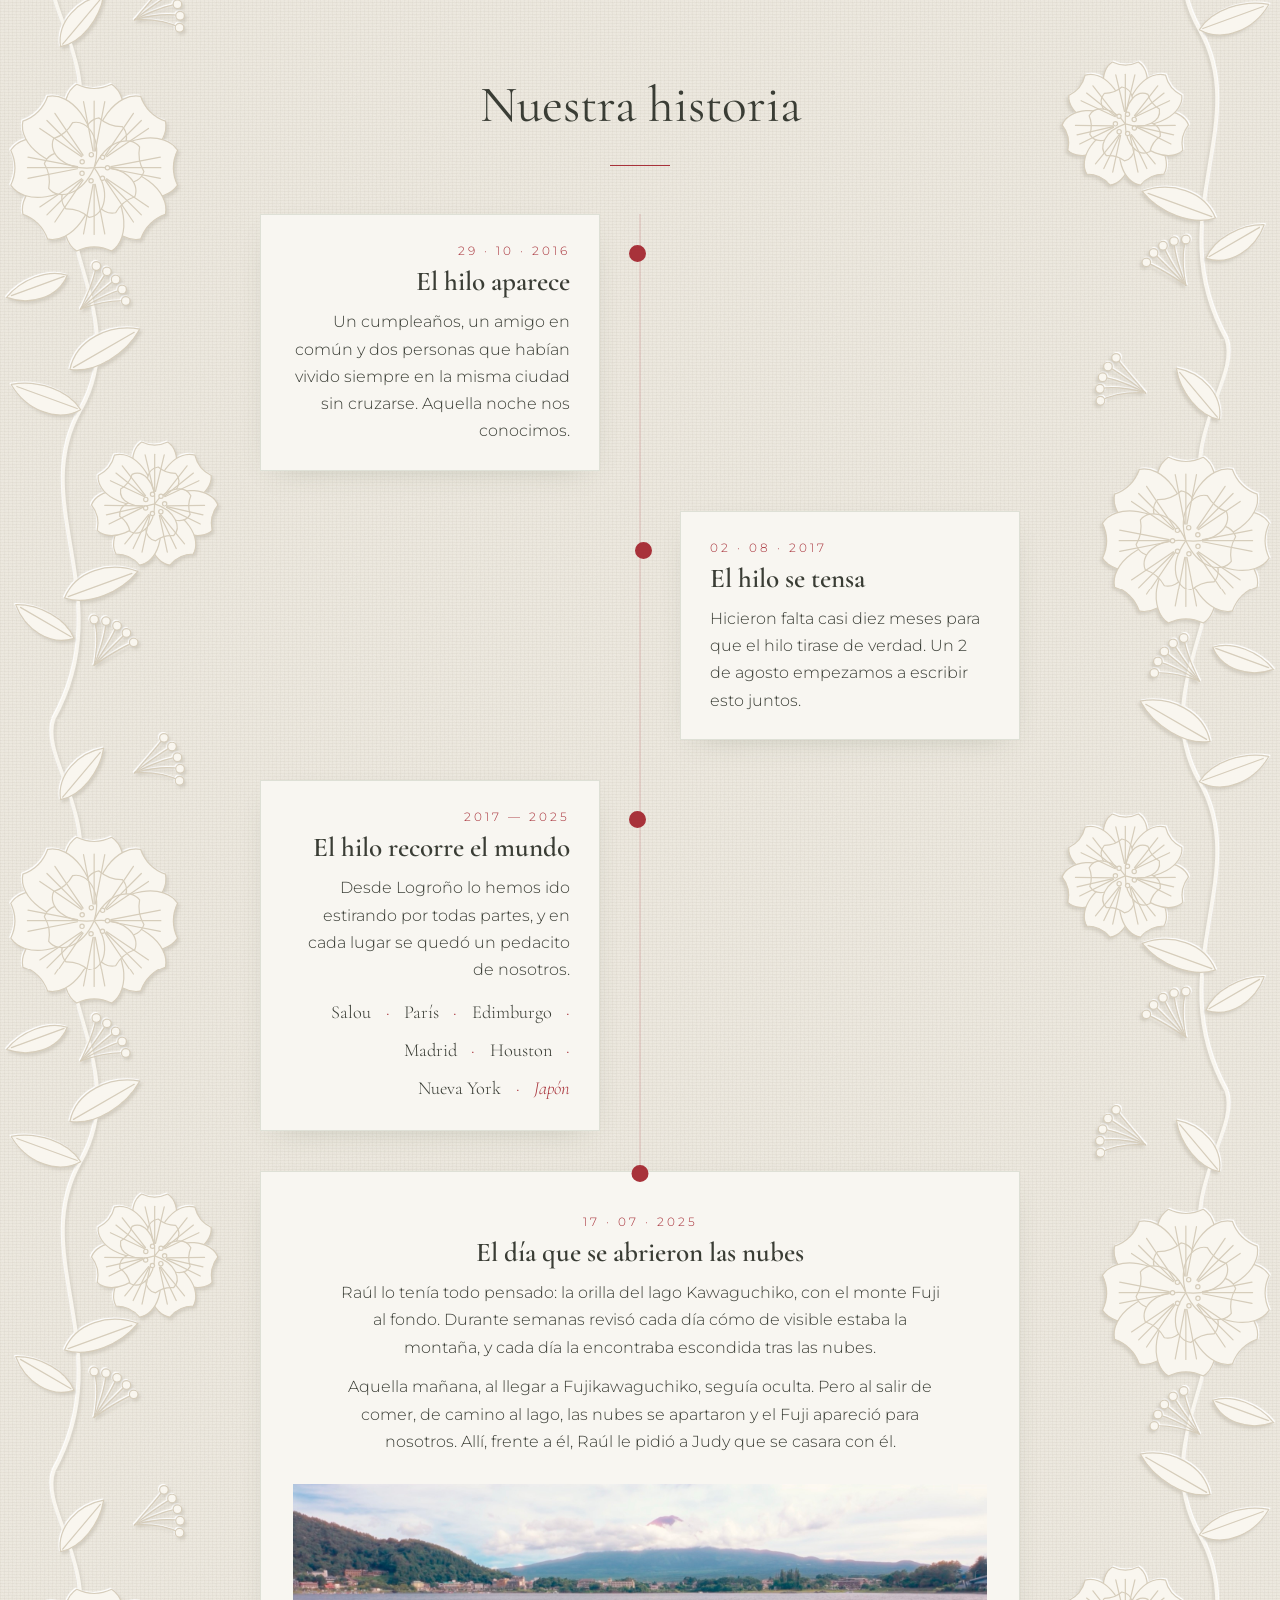
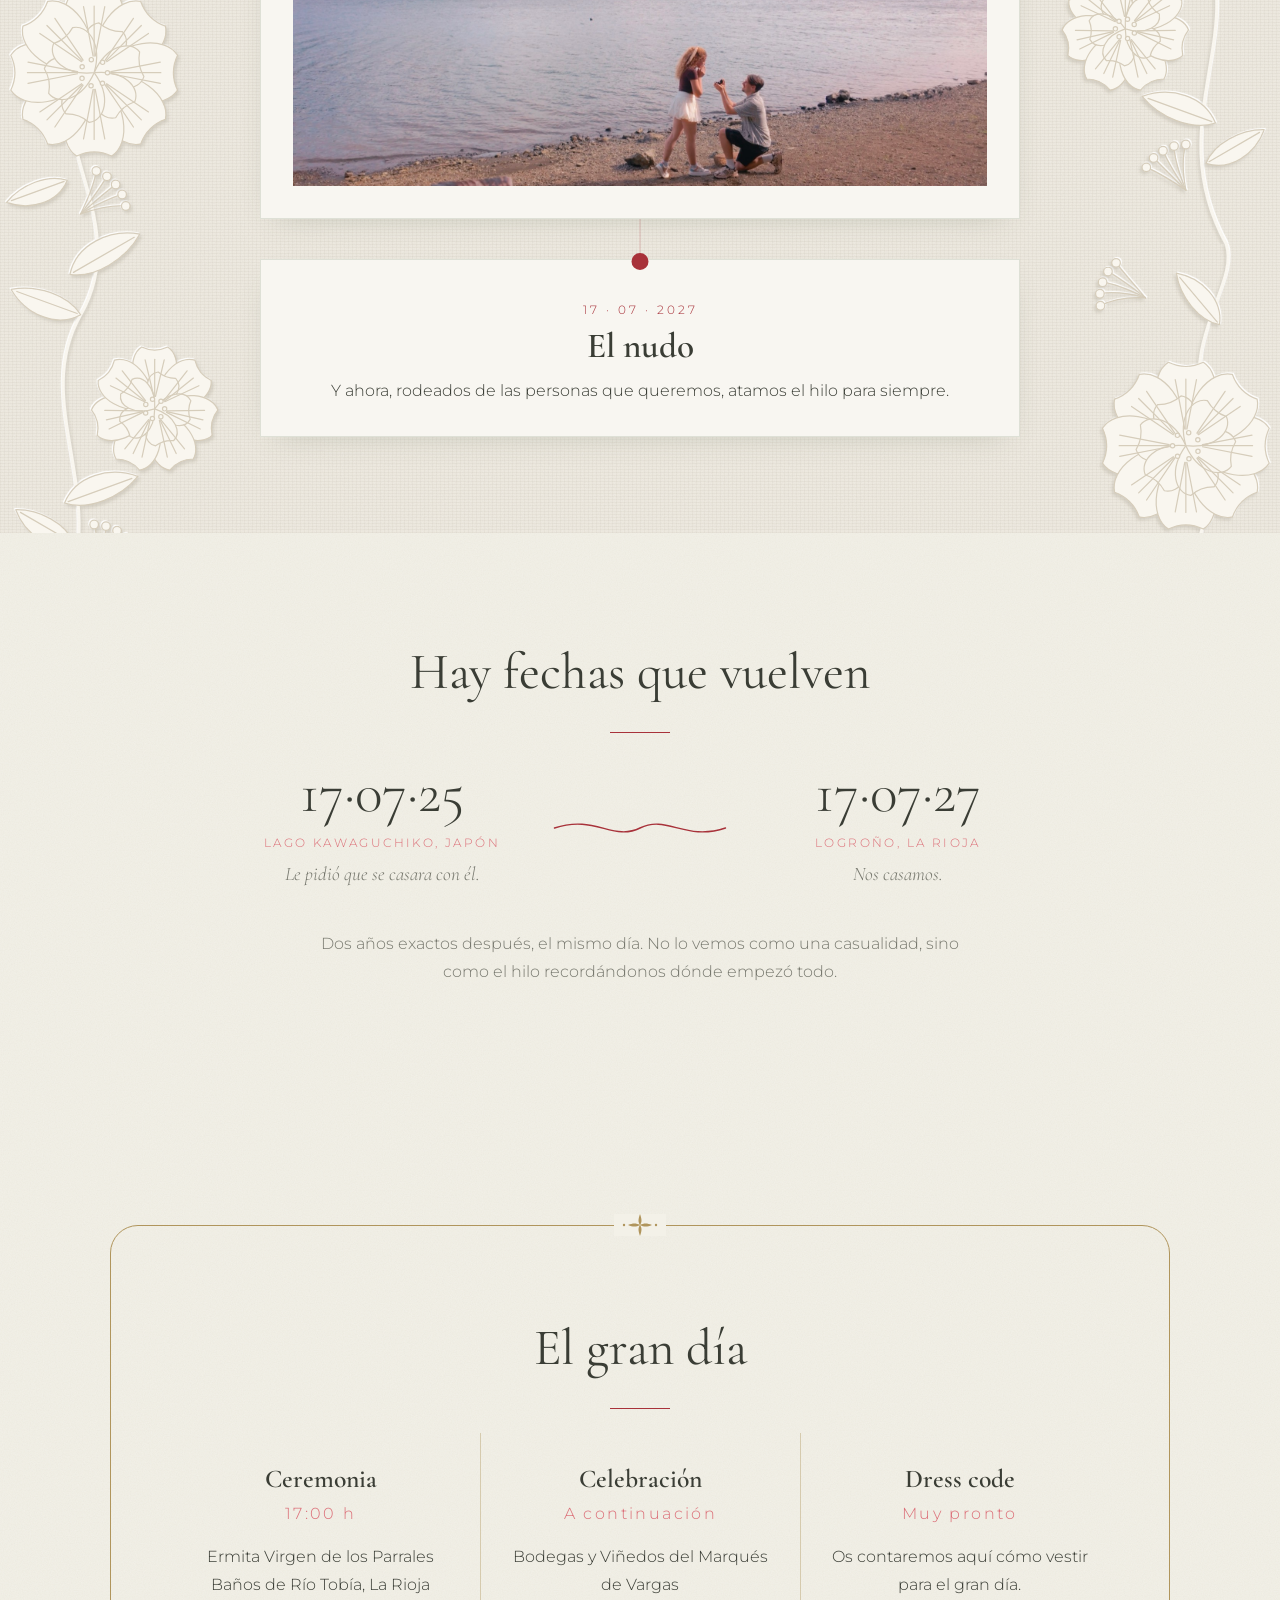
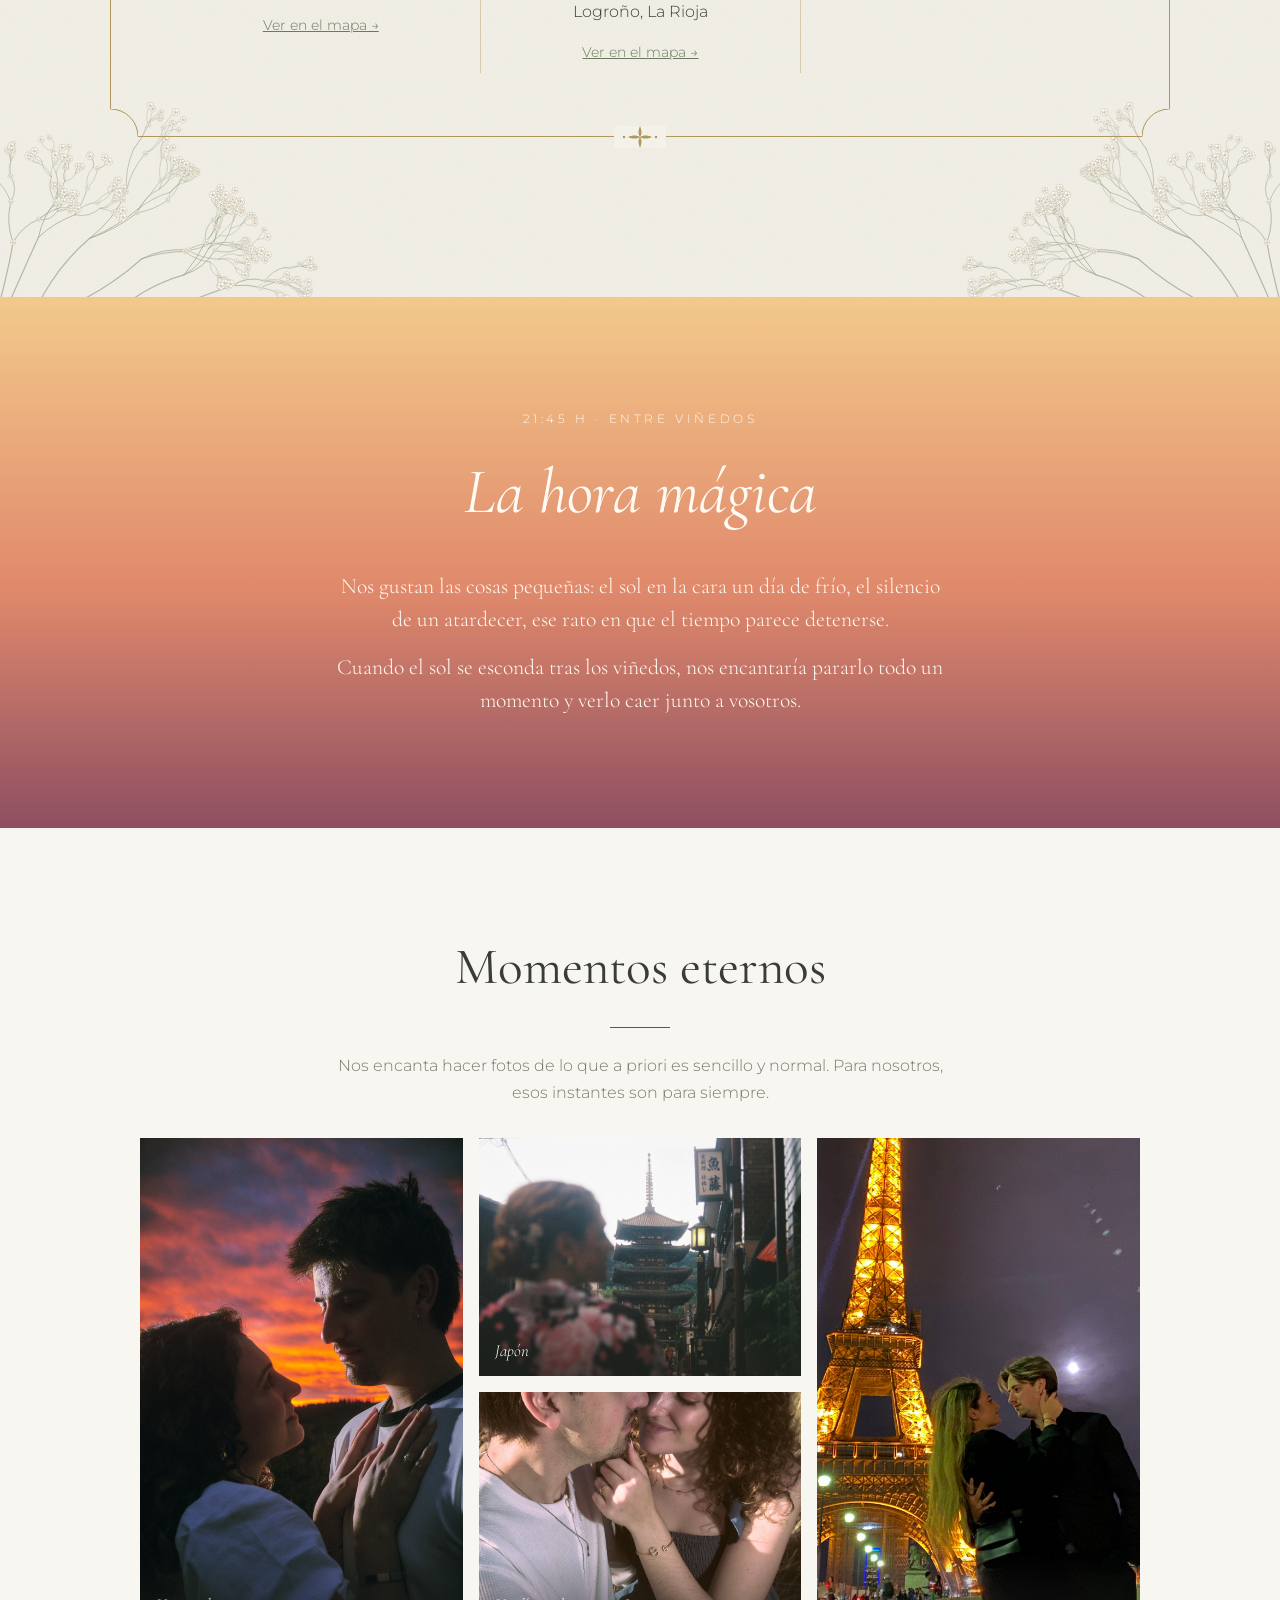
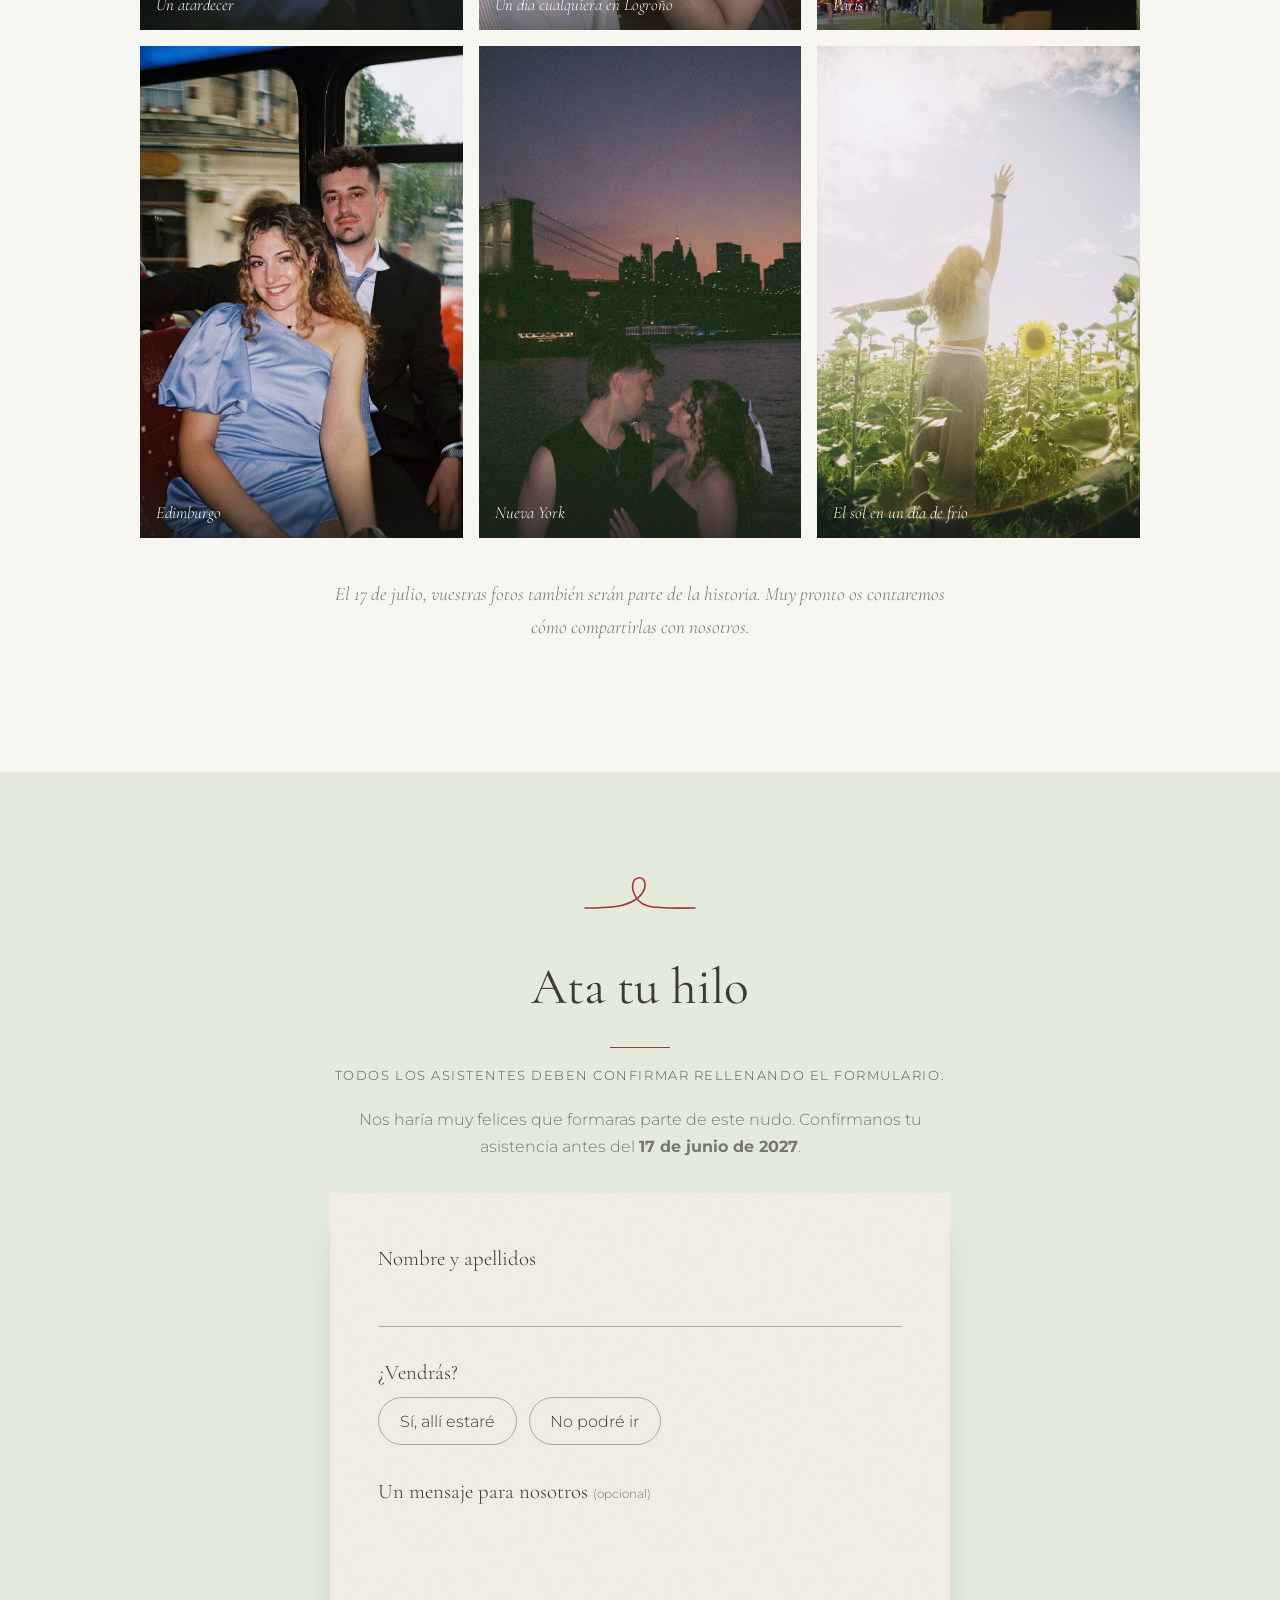
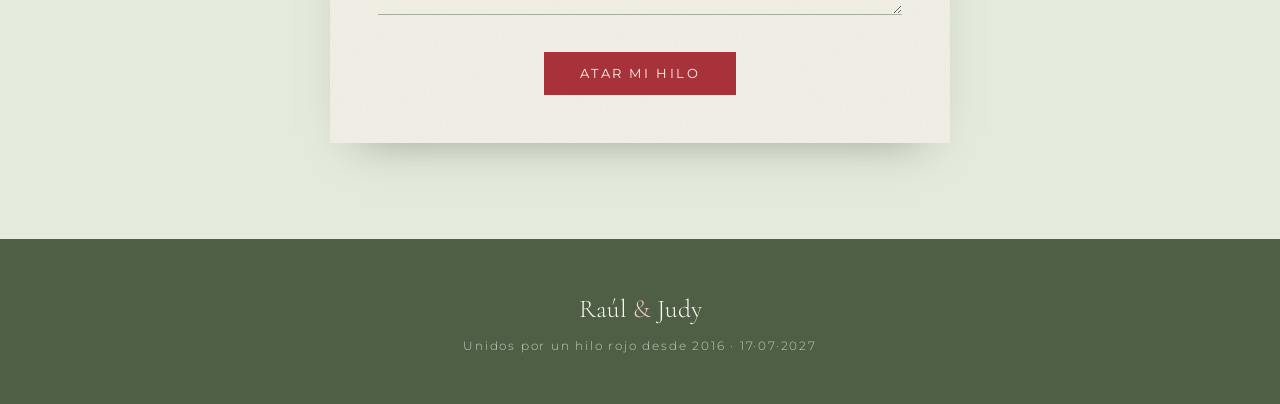
==== commit 27a001f7: "Judith en la portada Co-Authored-By: Claude Opus 5.5 <noreply@anthropic.com>" ====
--- a/index.html
+++ b/index.html
@@ -28,7 +28,7 @@
   <header id="inicio" class="hero">
     <div class="hero__inner">
       <p class="hero__kicker">Nos casamos</p>
-      <h1 class="hero__names">Raúl <span>&</span> Judy</h1>
+      <h1 class="hero__names">Raúl <span>&</span> Judith</h1>
 
       <svg class="thread thread--hero" viewBox="0 0 400 60" aria-hidden="true">
         <path pathLength="1" d="M5 42 C 90 42 140 44 185 40 C 222 36 226 10 202 9 C 178 8 176 36 214 40 C 260 44 310 42 395 42" />
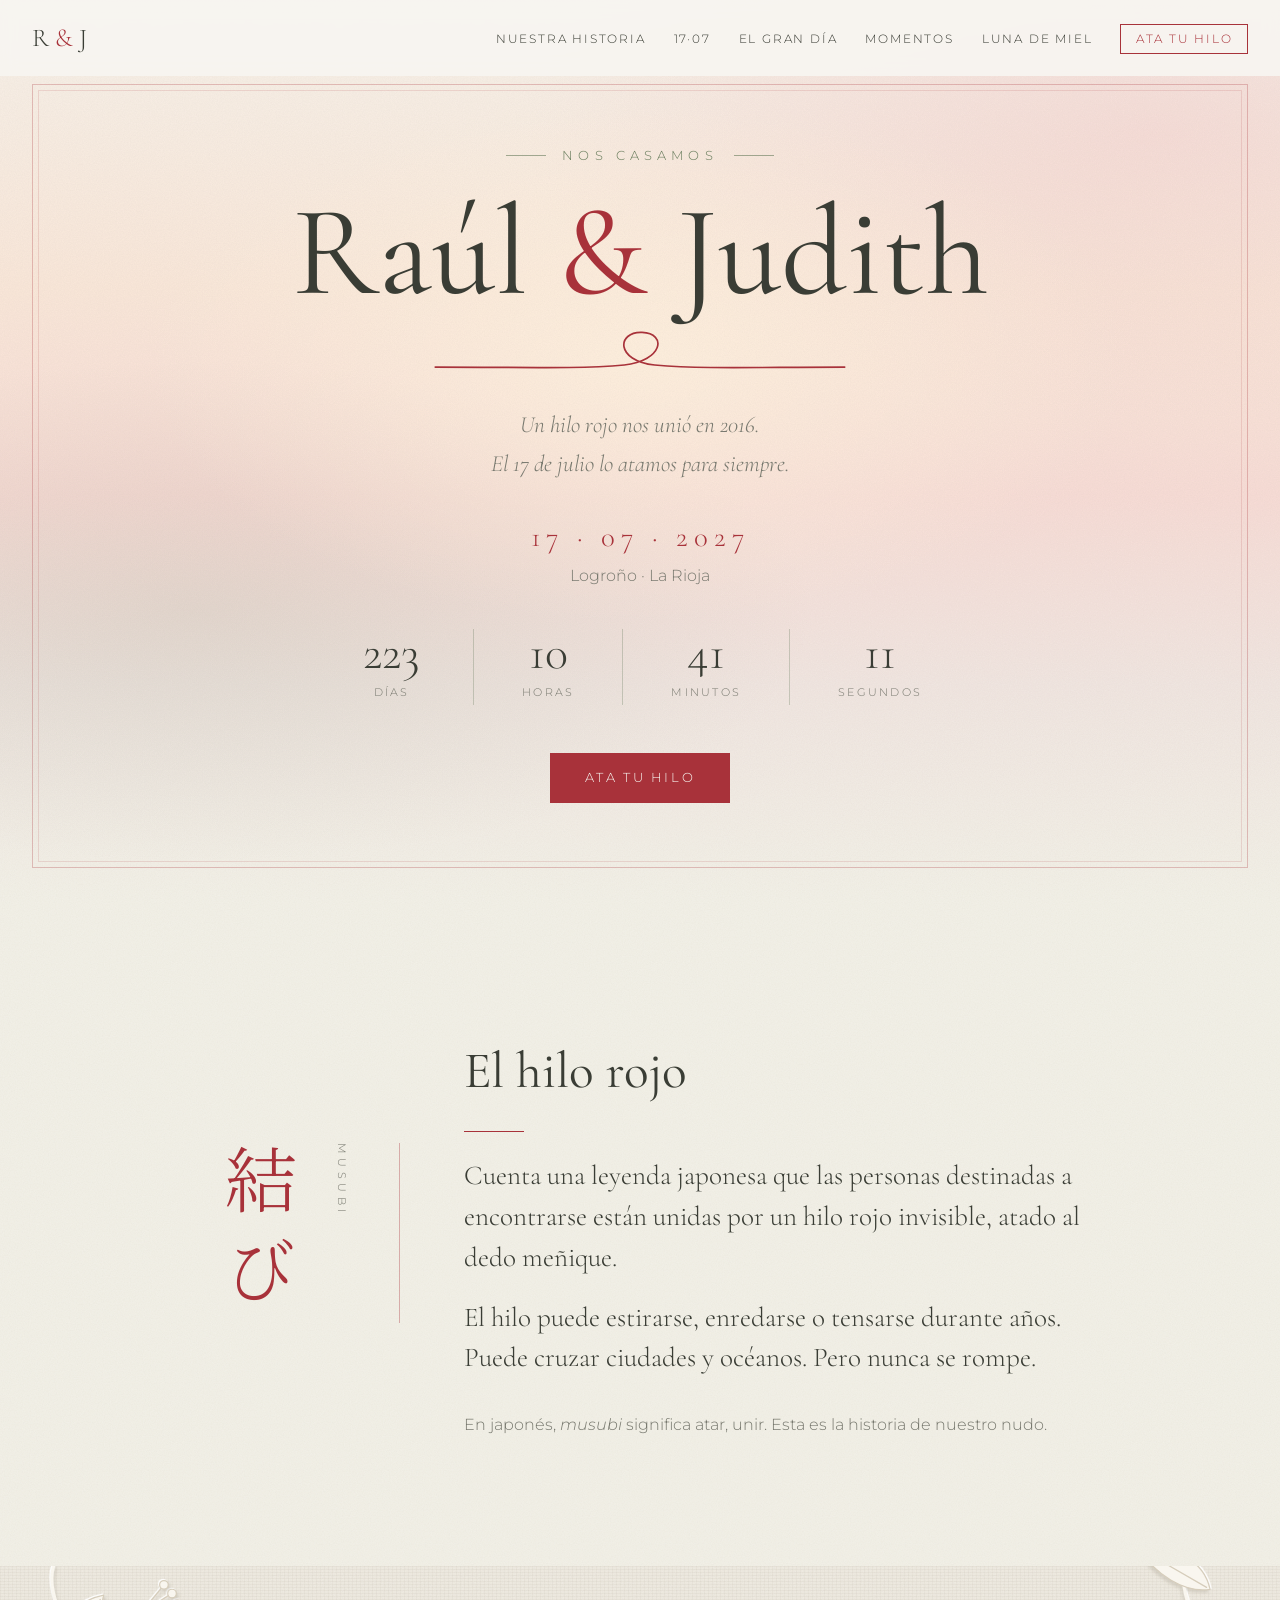
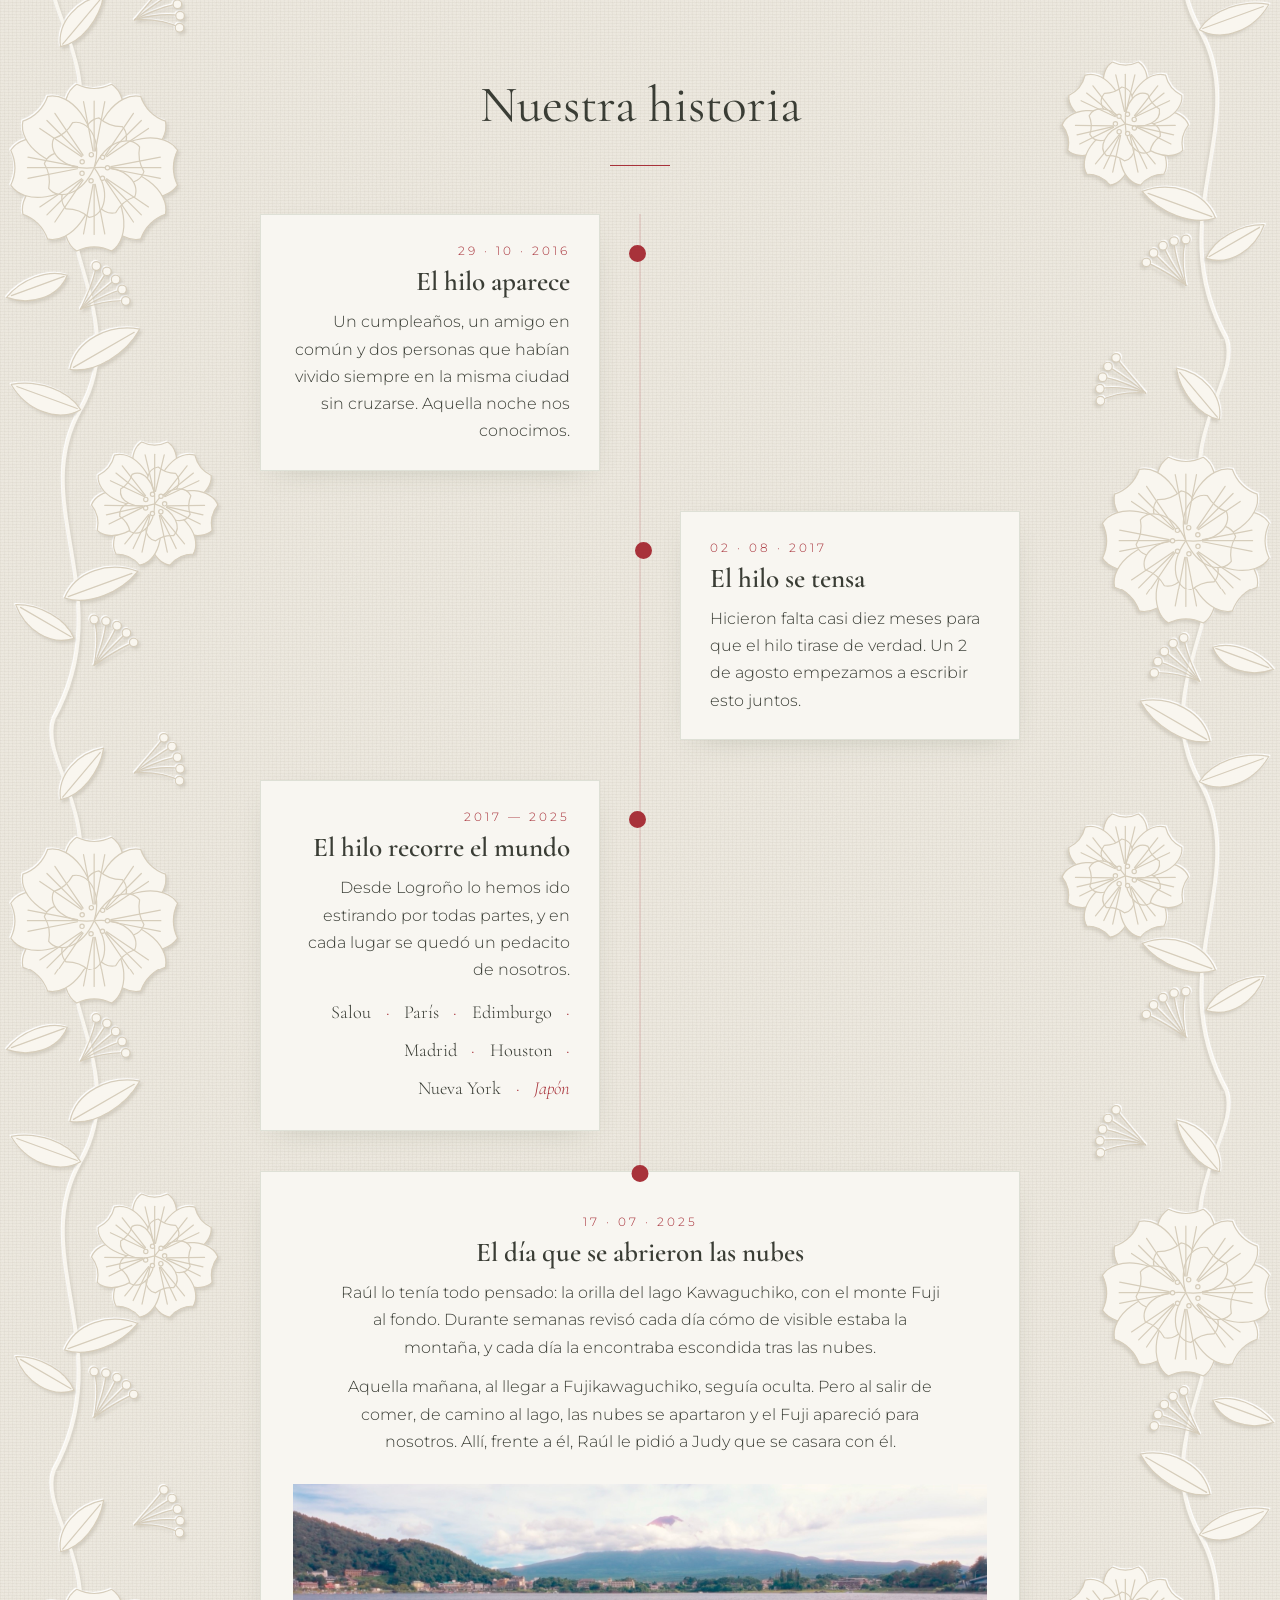
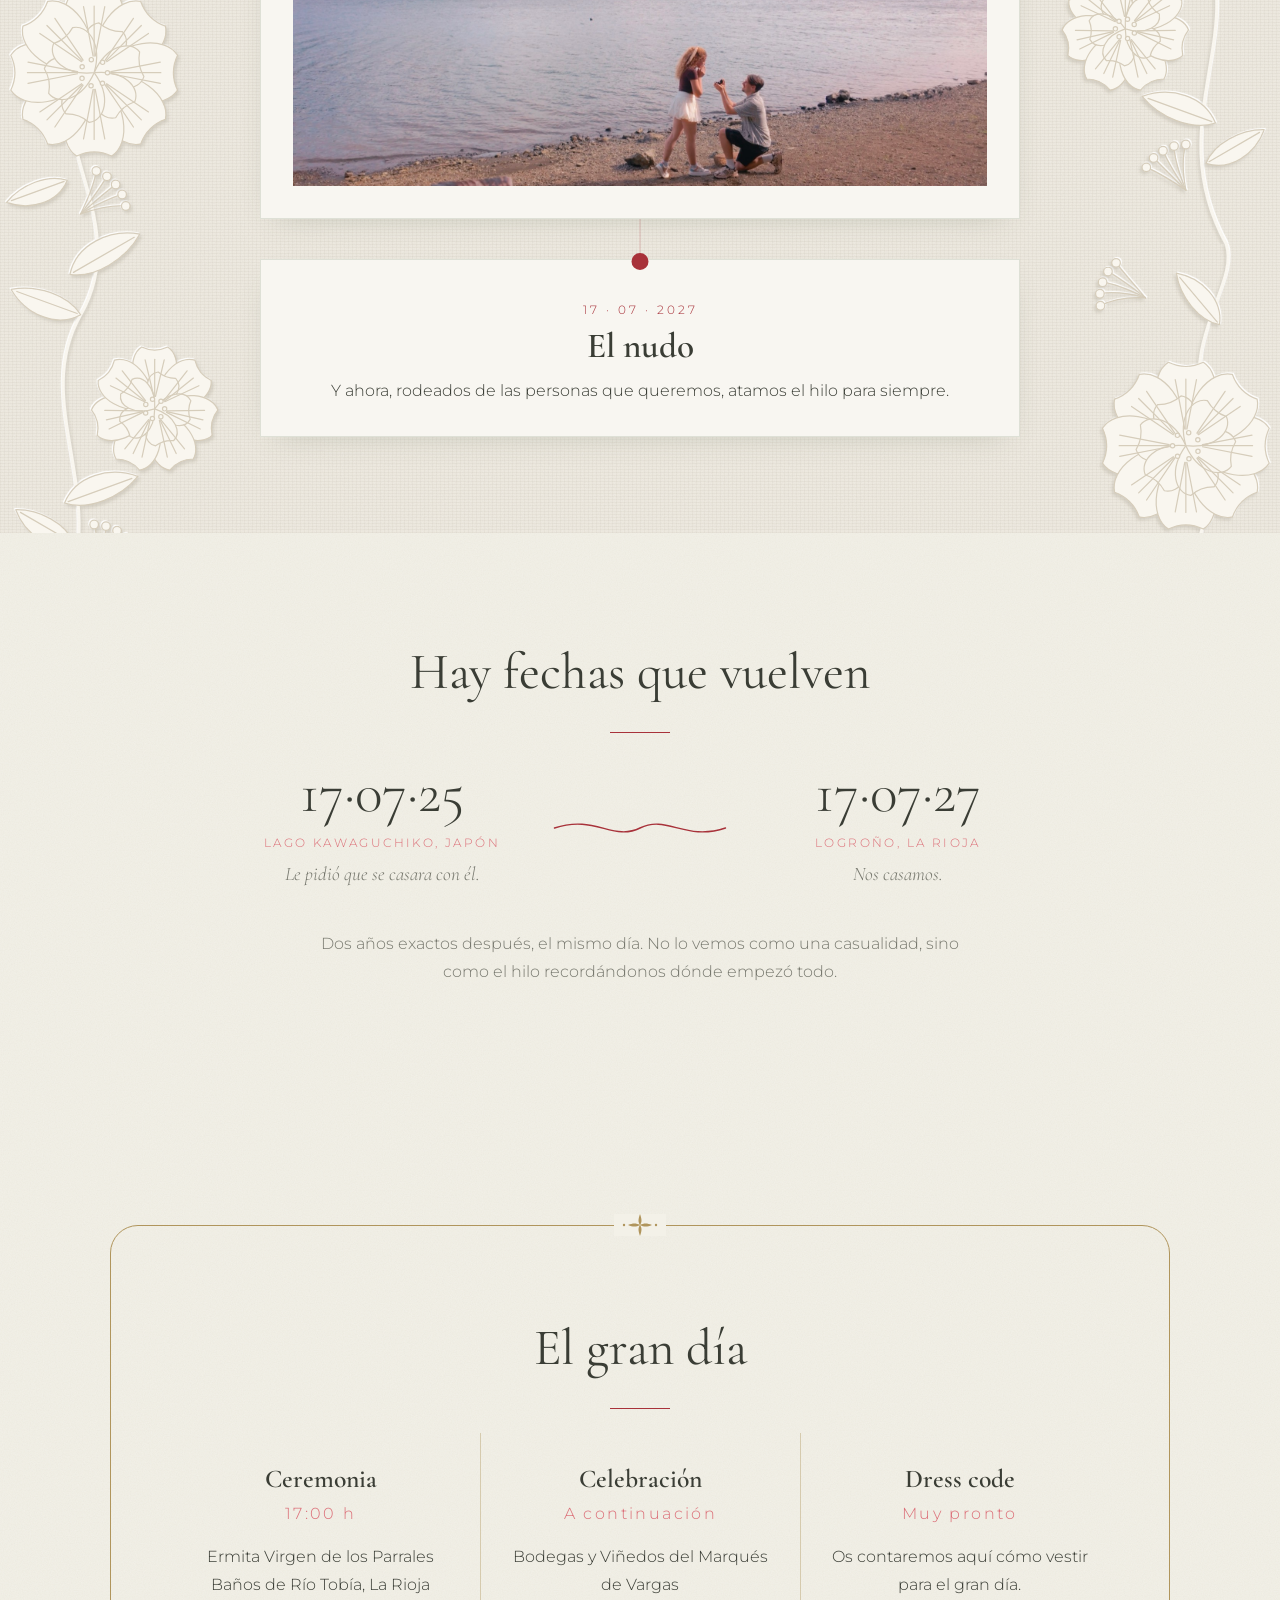
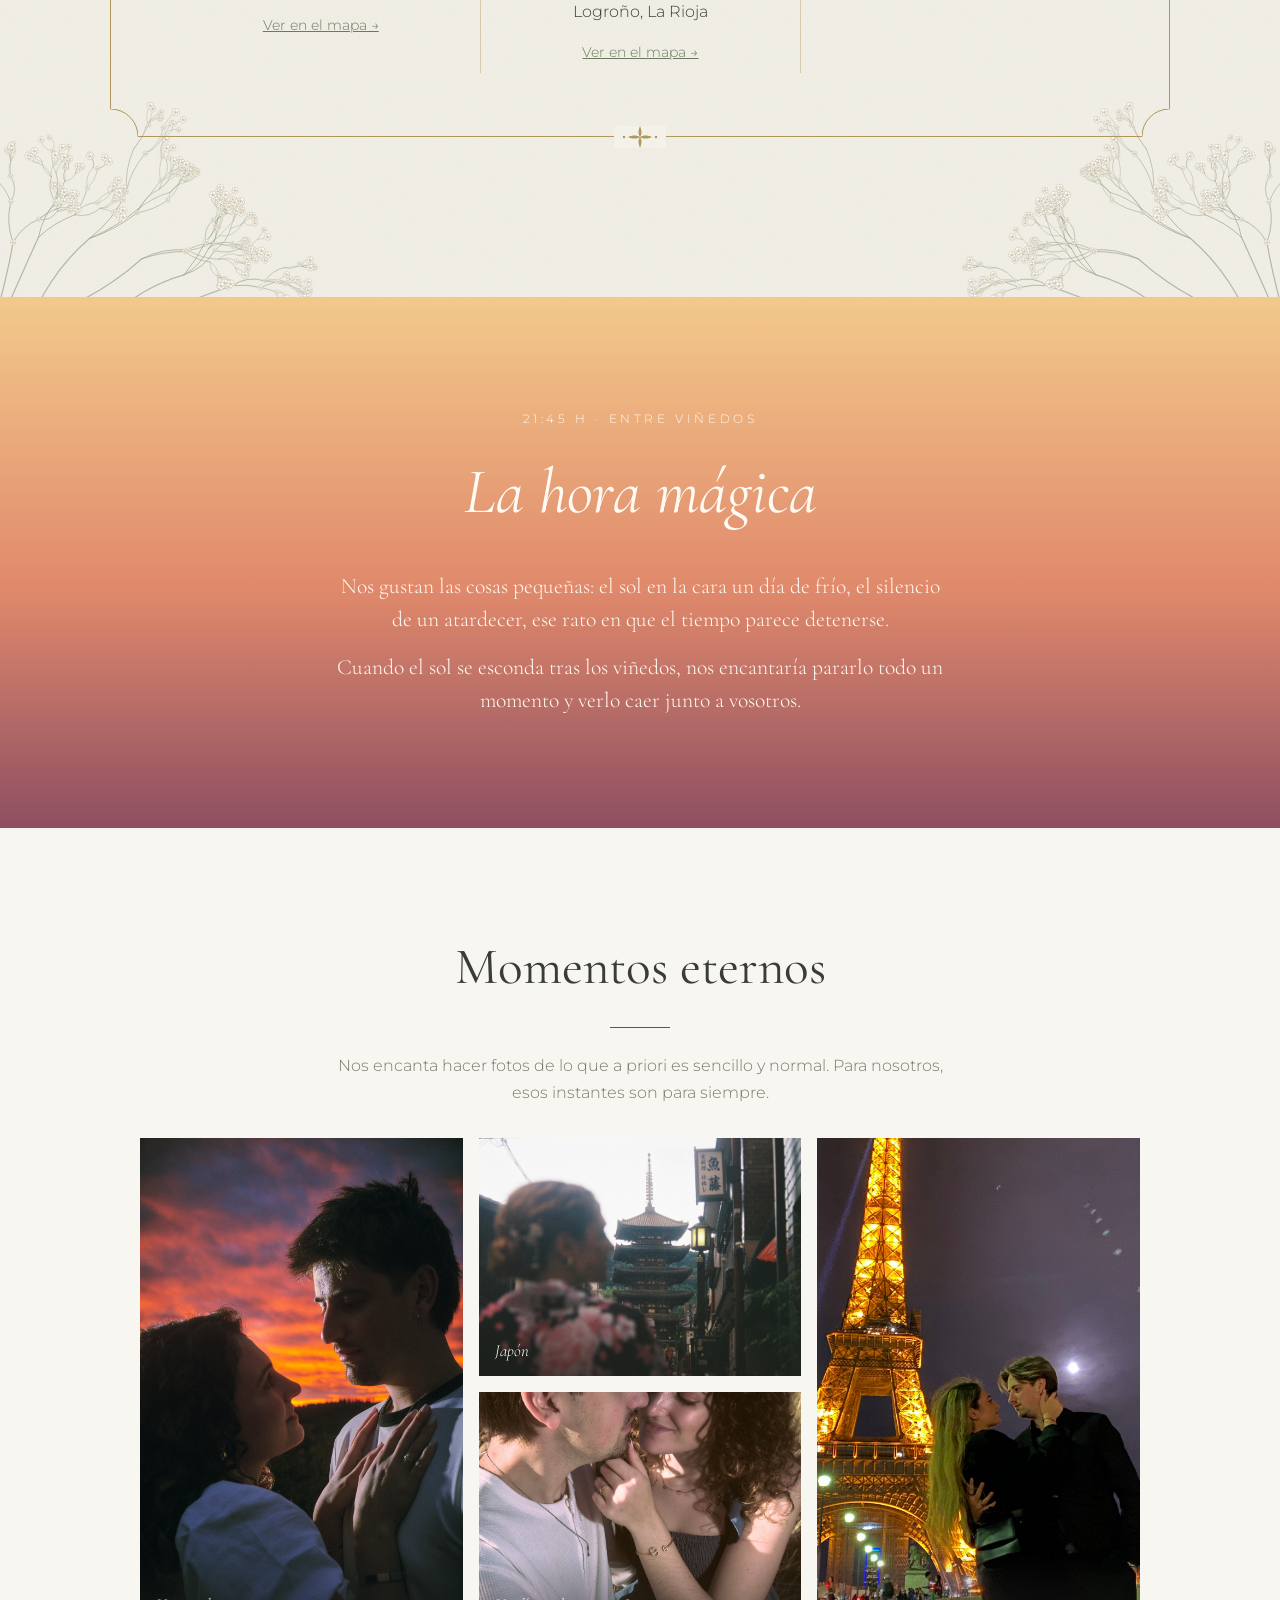
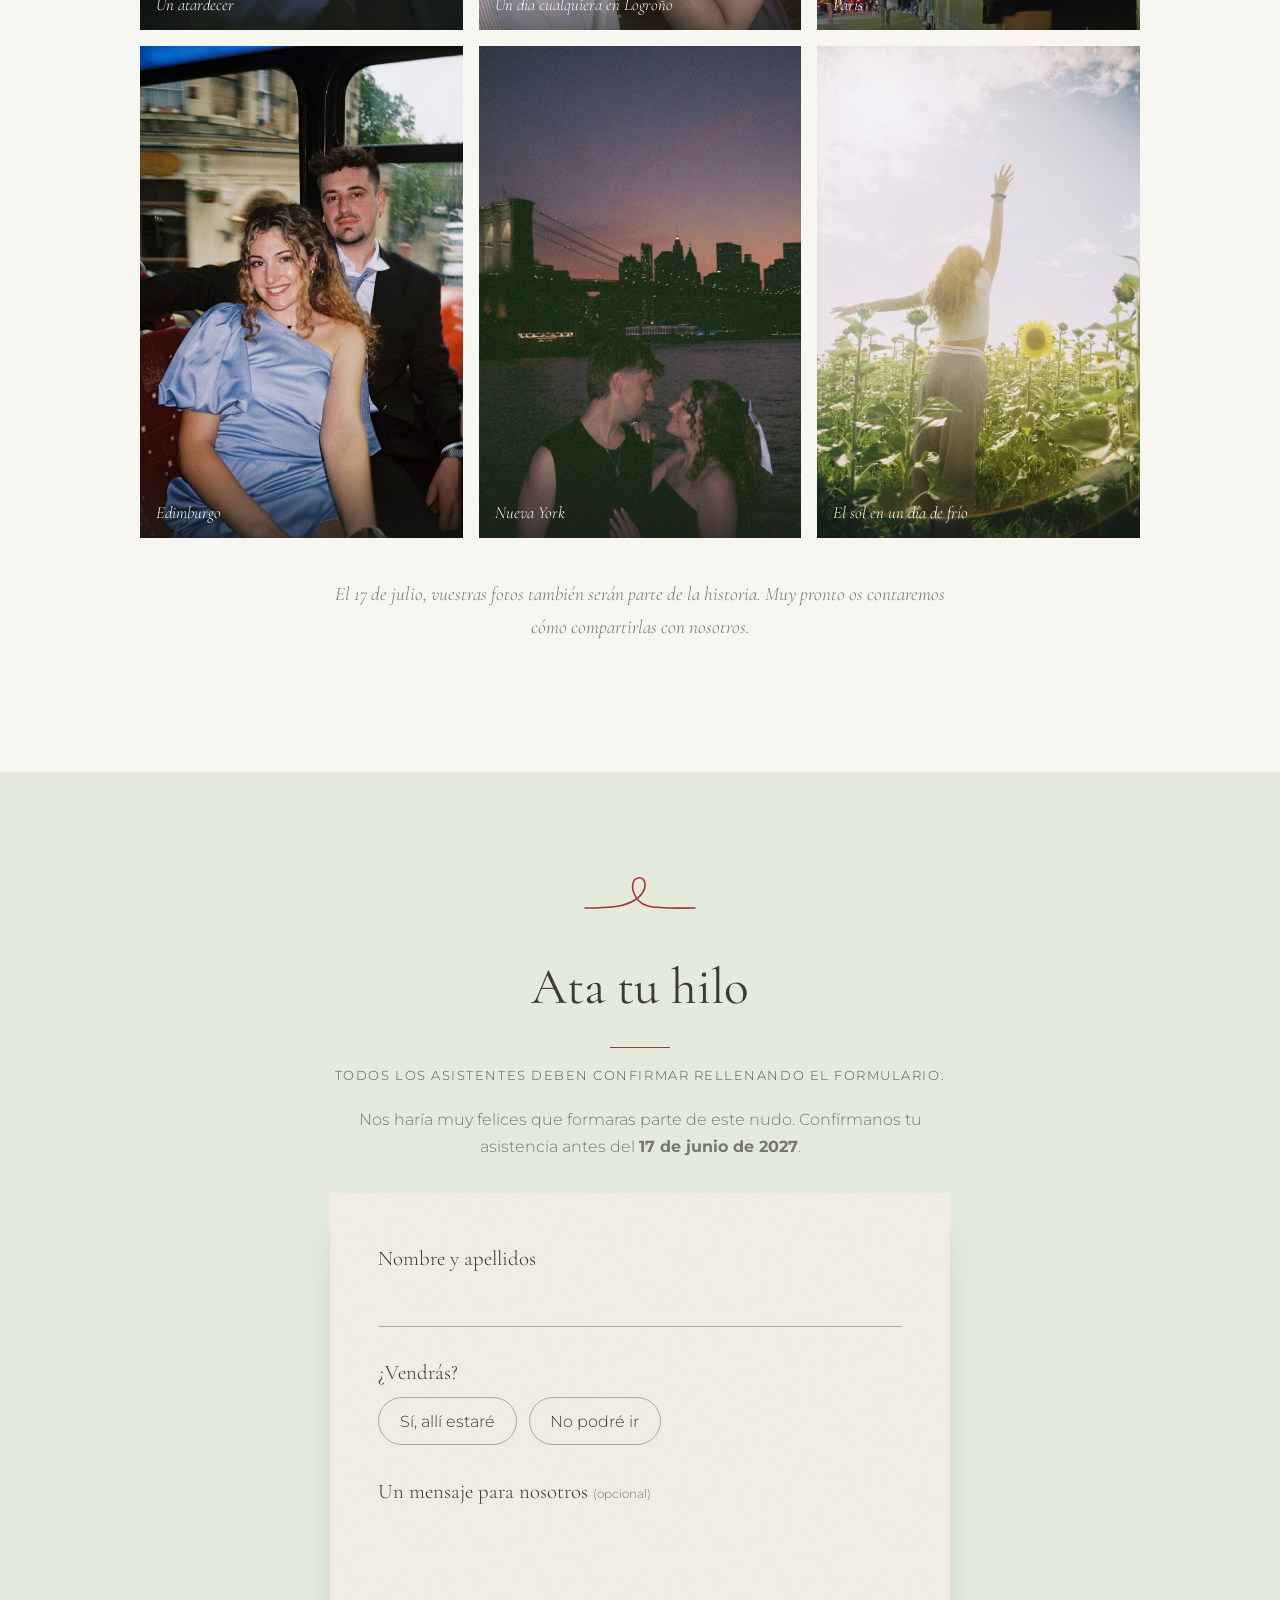
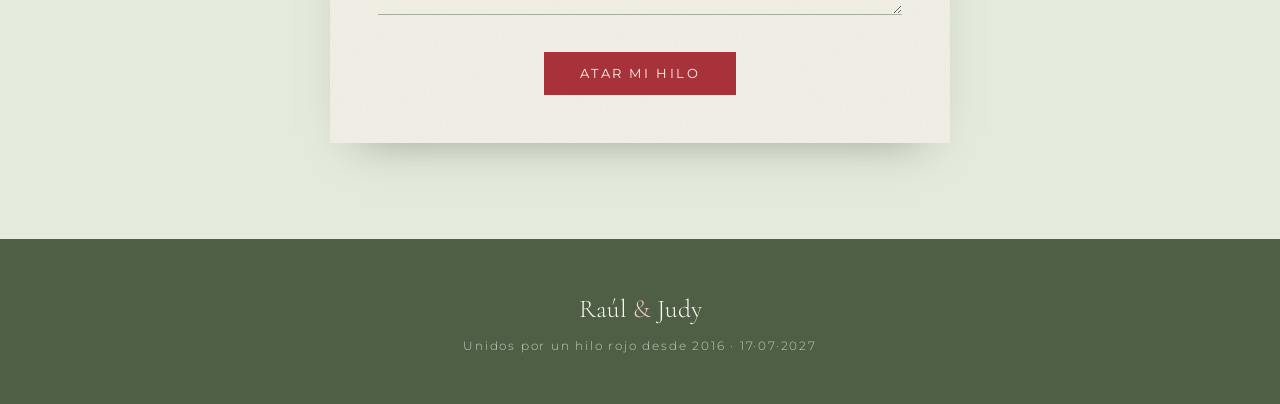
==== commit 50dac5af: "Pestaña Luna de miel con contraseña e itinerario cifrado Co-Authored-By: Claude Opus 5.5 <noreply@an" ====
--- a/index.html
+++ b/index.html
@@ -9,7 +9,7 @@
   <link rel="preconnect" href="https://fonts.gstatic.com" crossorigin>
   <link href="https://fonts.googleapis.com/css2?family=Cormorant+Garamond:ital,wght@0,400;0,600;1,400&family=Montserrat:wght@300;400;500&display=swap" rel="stylesheet">
   <link href="https://fonts.googleapis.com/css2?family=Noto+Serif+JP&text=%E7%B5%90%E3%81%B3&display=swap" rel="stylesheet">
-  <link rel="stylesheet" href="styles.css?v=20261104">
+  <link rel="stylesheet" href="styles.css?v=20261105">
   <script>document.documentElement.classList.add("js");</script>
 </head>
 <body>
@@ -21,6 +21,7 @@
       <li><a href="#fecha">17·07</a></li>
       <li><a href="#detalles">El gran día</a></li>
       <li><a href="#momentos">Momentos</a></li>
+      <li class="nav__luna"><a href="luna-de-miel.html" data-luna>Luna de miel</a></li>
       <li><a href="#rsvp" class="nav__cta">Ata tu hilo</a></li>
     </ul>
   </nav>
@@ -321,6 +322,21 @@
     <p class="footer__line">Unidos por un hilo rojo desde 2016 · 17·07·2027</p>
   </footer>
 
-  <script src="script.js?v=20261104"></script>
+  <dialog class="lock-dialog" id="luna-dialog" aria-label="Luna de miel">
+    <button type="button" class="lock__close" aria-label="Cerrar">×</button>
+    <form class="lock" novalidate>
+      <svg class="thread thread--lock is-drawn" viewBox="0 0 120 60" aria-hidden="true">
+        <path pathLength="1" d="M5 40 C 35 40 45 38 55 32 C 70 22 66 8 58 10 C 48 12 52 34 68 38 C 80 41 95 40 115 40" />
+      </svg>
+      <p class="lock__title">Luna de miel</p>
+      <p class="lock__text">Este rincón es solo para nosotros dos.</p>
+      <input class="lock__input" type="password" name="password" placeholder="Contraseña" aria-label="Contraseña" autocomplete="current-password">
+      <p class="lock__error" role="alert" hidden></p>
+      <button type="submit" class="btn">Entrar</button>
+    </form>
+  </dialog>
+
+  <script src="script.js?v=20261105"></script>
+  <script src="luna.js?v=20261105"></script>
 </body>
 </html>
--- a/styles.css
+++ b/styles.css
@@ -601,9 +601,209 @@
 .footer__names { font-family: var(--serif); font-size: 1.6rem; }
 .footer__line { font-size: 0.75rem; letter-spacing: 0.15em; opacity: 0.7; margin-top: 0.3rem; }
 
+/* Luna de miel: pantalla de contraseña (diálogo en la portada y en su propia página) */
+.nav__links a[aria-current="page"] { color: var(--red); }
+.lock { max-width: 380px; margin: 0 auto; text-align: center; }
+.thread--lock { width: 110px; display: block; margin: 0 auto 0.6rem; }
+.lock__title { font-family: var(--serif); font-size: 2.2rem; line-height: 1.2; }
+.lock__text { color: var(--muted); margin: 0.3rem 0 1.6rem; }
+.lock__input {
+  width: 100%;
+  padding: 0.7rem 0.2rem;
+  border: 0;
+  border-bottom: 1px solid rgba(79, 95, 70, 0.5);
+  background: transparent;
+  color: var(--ink);
+  font: inherit;
+  font-size: 1.1rem;
+  text-align: center;
+  letter-spacing: 0.2em;
+}
+.lock__input:focus { outline: none; border-bottom-color: var(--red); }
+.lock__error { color: var(--red); font-size: 0.9rem; margin-top: 0.8rem; }
+.lock .btn { margin-top: 1.6rem; border: 0; cursor: pointer; background: var(--red); font-family: var(--sans); }
+.lock .btn:hover { background: #86262e; }
+.lock .btn:disabled { opacity: 0.6; cursor: wait; }
+.lock-dialog {
+  width: min(440px, calc(100% - 2rem));
+  margin: auto;
+  padding: 3rem 2rem 2.5rem;
+  border: 0;
+  background: var(--washi);
+  background-image: var(--paper-noise);
+  box-shadow: 0 30px 60px -30px rgba(40, 50, 35, 0.55);
+  outline: 1px solid rgba(176, 149, 92, 0.6);
+  outline-offset: -10px;
+}
+.lock-dialog::backdrop { background: rgba(58, 61, 53, 0.45); backdrop-filter: blur(3px); }
+.lock__close {
+  position: absolute;
+  top: 0.8rem;
+  right: 1rem;
+  border: 0;
+  background: none;
+  color: var(--muted);
+  font-size: 1.8rem;
+  line-height: 1;
+  cursor: pointer;
+}
+
+/* Luna de miel: itinerario */
+.hm-hero .countdown span { font-size: clamp(2.2rem, 6vw, 3.2rem); }
+.hm-hero__title { font-size: clamp(3rem, 10vw, 6.5rem); }
+.hm-section { background: var(--cream); }
+.hm-section--alt { background-color: var(--washi); background-image: var(--paper-noise); }
+.hm-wrap { max-width: 1000px; margin: 0 auto; }
+.hm-kicker { font-size: 0.75rem; letter-spacing: 0.35em; text-transform: uppercase; color: var(--sage); margin-bottom: 0.6rem; }
+.hm-subtitle { font-family: var(--serif); font-weight: 400; font-size: 1.8rem; margin: 3rem 0 1rem; }
+.hm-subtitle small { font-family: var(--sans); font-size: 0.75rem; letter-spacing: 0.1em; text-transform: uppercase; color: var(--coral); margin-left: 0.5rem; }
+.hm-link { color: var(--sage-dark); text-decoration-color: rgba(79, 95, 70, 0.4); text-underline-offset: 3px; }
+.hm-link:hover { color: var(--red); }
+.hm-small { margin-top: 2.5rem; font-size: 0.8rem; color: var(--muted); }
+
+/* La ruta: el hilo une los destinos */
+.hm-route {
+  position: relative;
+  display: grid;
+  grid-template-columns: repeat(10, 1fr);
+  list-style: none;
+  margin: 3rem 0 1rem;
+}
+.hm-route::before {
+  content: "";
+  position: absolute;
+  left: 5%;
+  right: 5%;
+  top: 9px;
+  height: 2px;
+  background: var(--red);
+}
+.hm-route li { position: relative; text-align: center; font-size: 0.8rem; padding: 0 0.2rem; }
+.hm-route a { color: inherit; text-decoration: none; display: block; }
+.hm-route__knot {
+  display: block;
+  width: 18px;
+  height: 18px;
+  margin: 0 auto 0.8rem;
+  border-radius: 50%;
+  border: 2px solid var(--red);
+  background: var(--red);
+}
+.hm-route__stop--vn .hm-route__knot { background: var(--sage); border-color: var(--sage-dark); }
+.hm-route__name { display: block; font-family: var(--serif); font-size: 1.15rem; line-height: 1.2; }
+.hm-route__date { display: block; color: var(--muted); font-size: 0.72rem; margin-top: 0.2rem; }
+.hm-route a:hover .hm-route__name { color: var(--red); }
+.hm-route__end { padding-top: 26px !important; font-family: var(--serif); font-size: 1rem !important; color: var(--muted); }
+.hm-route__end::before {
+  content: "";
+  position: absolute;
+  top: 4px;
+  left: 50%;
+  width: 12px;
+  height: 12px;
+  border: 2px solid var(--red);
+  border-radius: 50%;
+  background: var(--cream);
+  transform: translateX(-50%);
+}
+.hm-route__end span { display: block; font-family: var(--sans); font-size: 0.72rem; }
+.hm-legend { display: flex; justify-content: center; align-items: center; gap: 0.5rem; font-size: 0.8rem; color: var(--muted); }
+.hm-dot { width: 10px; height: 10px; border-radius: 50%; display: inline-block; margin-left: 1rem; }
+.hm-dot--cn { background: var(--red); }
+.hm-dot--vn { background: var(--sage); }
+
+/* Tablas */
+.hm-table-wrap { overflow-x: auto; }
+.hm-table { width: 100%; border-collapse: collapse; text-align: left; font-size: 0.92rem; }
+.hm-table th, .hm-table td { padding: 0.8rem 0.7rem; border-bottom: 1px solid rgba(79, 95, 70, 0.18); vertical-align: top; }
+.hm-table thead th { font-weight: 500; font-size: 0.72rem; letter-spacing: 0.15em; text-transform: uppercase; color: var(--sage-dark); border-bottom-color: rgba(176, 149, 92, 0.6); }
+.hm-table tbody th { font-family: var(--serif); font-size: 1.1rem; font-weight: 600; white-space: nowrap; }
+.hm-num { text-align: right !important; white-space: nowrap; }
+
+/* Presupuesto */
+.hm-budget { max-width: 640px; margin: 0 auto; text-align: left; }
+.hm-budget__list { list-style: none; }
+.hm-budget__list li { display: flex; justify-content: space-between; gap: 1rem; padding: 0.8rem 0; border-bottom: 1px dotted rgba(79, 95, 70, 0.4); }
+.hm-budget__list li span:last-child { white-space: nowrap; }
+.hm-budget__total { font-family: var(--serif); font-size: 1.5rem; color: var(--red); border-bottom: 1px solid var(--red) !important; }
+.hm-budget__extra { color: var(--muted); }
+.hm-note { margin-top: 1.4rem; padding: 0.9rem 1.1rem; background: rgba(238, 159, 114, 0.14); border-left: 3px solid var(--peach); text-align: left; font-size: 0.92rem; }
+.hm-note--warn { background: rgba(168, 50, 58, 0.07); border-left-color: var(--red); margin: 0 0 1.2rem; }
+
+/* Vuelos */
+.hm-flights { display: grid; grid-template-columns: repeat(auto-fit, minmax(270px, 1fr)); gap: 1rem; text-align: left; }
+.hm-flight { background: var(--cream); padding: 1.5rem; border: 1px solid rgba(79, 95, 70, 0.16); }
+.hm-flight__date { font-size: 0.72rem; letter-spacing: 0.2em; text-transform: uppercase; color: var(--coral); }
+.hm-flight h3 { font-family: var(--serif); font-weight: 600; font-size: 1.35rem; line-height: 1.25; margin: 0.3rem 0 0.5rem; }
+.hm-flight p { font-size: 0.9rem; color: var(--muted); }
+.hm-flight__price { font-family: var(--serif); font-size: 1.4rem !important; color: var(--ink) !important; margin: 0.6rem 0 0.2rem; }
+.hm-bullets { text-align: left; margin: 1.4rem 0 0 1.1rem; font-size: 0.92rem; }
+.hm-bullets li { margin-bottom: 0.45rem; }
+.hm-bullets li::marker { color: var(--red); }
+
+/* Día a día */
+.hm-itinerary { display: grid; gap: 2rem; margin-top: 2.5rem; text-align: left; }
+.hm-dest {
+  position: relative;
+  background: var(--washi);
+  background-image: var(--paper-noise);
+  padding: clamp(1.5rem, 4vw, 2.5rem);
+  border-left: 3px solid var(--red);
+  box-shadow: 0 20px 40px -32px rgba(40, 50, 35, 0.5);
+  scroll-margin-top: 90px;
+}
+.hm-dest--vn { border-left-color: var(--sage); }
+.hm-dest--travel { text-align: center; border-left: 0; background: none; box-shadow: none; padding: 0.5rem; }
+.hm-dest--travel h3 { font-family: var(--serif); font-weight: 400; font-size: 1.8rem; }
+.hm-dest__country { font-size: 0.72rem; letter-spacing: 0.3em; text-transform: uppercase; color: var(--red); }
+.hm-dest--vn .hm-dest__country { color: var(--sage-dark); }
+.hm-dest__head h3 { font-family: var(--serif); font-weight: 400; font-size: clamp(2.2rem, 6vw, 3rem); line-height: 1.1; margin: 0.2rem 0; }
+.hm-dest__local { font-size: 0.5em; color: var(--muted); margin-left: 0.4rem; }
+.hm-dest__when { font-size: 0.8rem; letter-spacing: 0.15em; text-transform: uppercase; color: var(--coral); }
+.hm-dest__arrival { margin-top: 0.4rem; color: var(--muted); font-size: 0.9rem; }
+.hm-dest__body { display: grid; grid-template-columns: minmax(0, 1fr) minmax(0, 2fr); gap: 2rem; margin-top: 1.8rem; }
+.hm-stay { padding: 1.3rem; background: var(--cream); border: 1px solid rgba(176, 149, 92, 0.35); align-self: start; font-size: 0.9rem; }
+.hm-stay__label, .hm-stay__alts-title, .hm-days__title { font-size: 0.7rem; letter-spacing: 0.2em; text-transform: uppercase; color: var(--sage-dark); }
+.hm-stay__name { font-family: var(--serif); font-size: 1.3rem; line-height: 1.25; margin: 0.3rem 0; }
+.hm-stay__extra, .hm-stay__meta { color: var(--muted); }
+.hm-stay__alts-title { margin-top: 1.2rem; }
+.hm-stay__alts { list-style: none; margin-top: 0.4rem; }
+.hm-stay__alts li { margin-bottom: 0.4rem; }
+.hm-stay__alts span { color: var(--muted); }
+.hm-days { list-style: none; }
+.hm-days li { display: grid; grid-template-columns: 4.5rem 1fr; gap: 1rem; padding: 0.7rem 0; border-bottom: 1px solid rgba(79, 95, 70, 0.14); }
+.hm-days__day { font-family: var(--serif); font-size: 1.15rem; color: var(--red); white-space: nowrap; }
+.hm-dest--vn .hm-days__day { color: var(--sage-dark); }
+.hm-days__title { margin: 1.6rem 0 0.6rem; }
+.hm-days__title small { text-transform: none; letter-spacing: 0; color: var(--muted); }
+.hm-chips { list-style: none; display: flex; flex-wrap: wrap; gap: 0.5rem; }
+.hm-chip {
+  display: inline-block;
+  padding: 0.35rem 0.9rem;
+  border: 1px solid rgba(79, 95, 70, 0.4);
+  border-radius: 999px;
+  color: var(--ink);
+  font-size: 0.82rem;
+  text-decoration: none;
+  transition: background 0.2s, color 0.2s;
+}
+.hm-chip:hover { background: var(--sage-dark); border-color: var(--sage-dark); color: var(--cream); }
+
+/* Información práctica */
+.hm-info { display: grid; grid-template-columns: repeat(auto-fit, minmax(280px, 1fr)); gap: 1rem; text-align: left; }
+.hm-card { background: var(--cream); padding: 1.6rem; border: 1px solid rgba(79, 95, 70, 0.16); }
+.hm-card h3 { font-family: var(--serif); font-weight: 600; font-size: 1.4rem; }
+.hm-card .hm-bullets { margin-top: 0.8rem; }
+.hm-todo { list-style: none; text-align: left; max-width: 680px; margin: 0 auto; }
+.hm-todo label { display: flex; gap: 0.8rem; align-items: flex-start; padding: 0.6rem 0; border-bottom: 1px solid rgba(79, 95, 70, 0.14); cursor: pointer; }
+.hm-todo input { accent-color: var(--red); width: 1.1rem; height: 1.1rem; margin-top: 0.2rem; }
+.hm-todo input:checked + span { text-decoration: line-through; color: var(--muted); }
+
 @media (max-width: 720px) {
   .nav { padding: 0.8rem 1rem; }
-  .nav__links li:not(:last-child) { display: none; }
+  .nav__links { gap: 0.9rem; align-items: center; }
+  .nav__links li:not(:last-child):not(.nav__luna) { display: none; }
+  .nav__links a { font-size: 0.68rem; letter-spacing: 0.1em; }
 
   .story__thread { left: 6px; transform: none; }
   .knot, .knot:nth-of-type(odd), .knot:nth-of-type(even) {
@@ -625,6 +825,14 @@
 
   .story::before, .story::after { width: 90px; opacity: 0.7; }
   .invitation .card + .card { border-left: 0; border-top: 1px solid rgba(176, 149, 92, 0.4); padding-top: 2rem; margin-top: 1rem; }
+  .hm-route { grid-template-columns: 1fr; gap: 0; margin-left: 0.5rem; }
+  .hm-route::before { left: 8px; right: auto; top: 0; bottom: 0; width: 2px; height: auto; }
+  .hm-route li { text-align: left; padding: 0 0 1.1rem 2.2rem !important; }
+  .hm-route__knot { position: absolute; left: 0; top: 2px; margin: 0; }
+  .hm-route__end::before { left: 9px; top: 4px; }
+  .hm-route__name, .hm-route__date { display: inline; margin-right: 0.5rem; }
+  .hm-dest__body { grid-template-columns: 1fr; gap: 1.2rem; }
+  .hm-days li { grid-template-columns: 1fr; gap: 0.1rem; }
   .legend__grid { grid-template-columns: 1fr; text-align: center; }
   .legend__kanji { justify-content: center; padding-right: 0; border-right: 0; }
   .legend .section__title::after { margin-left: auto; }
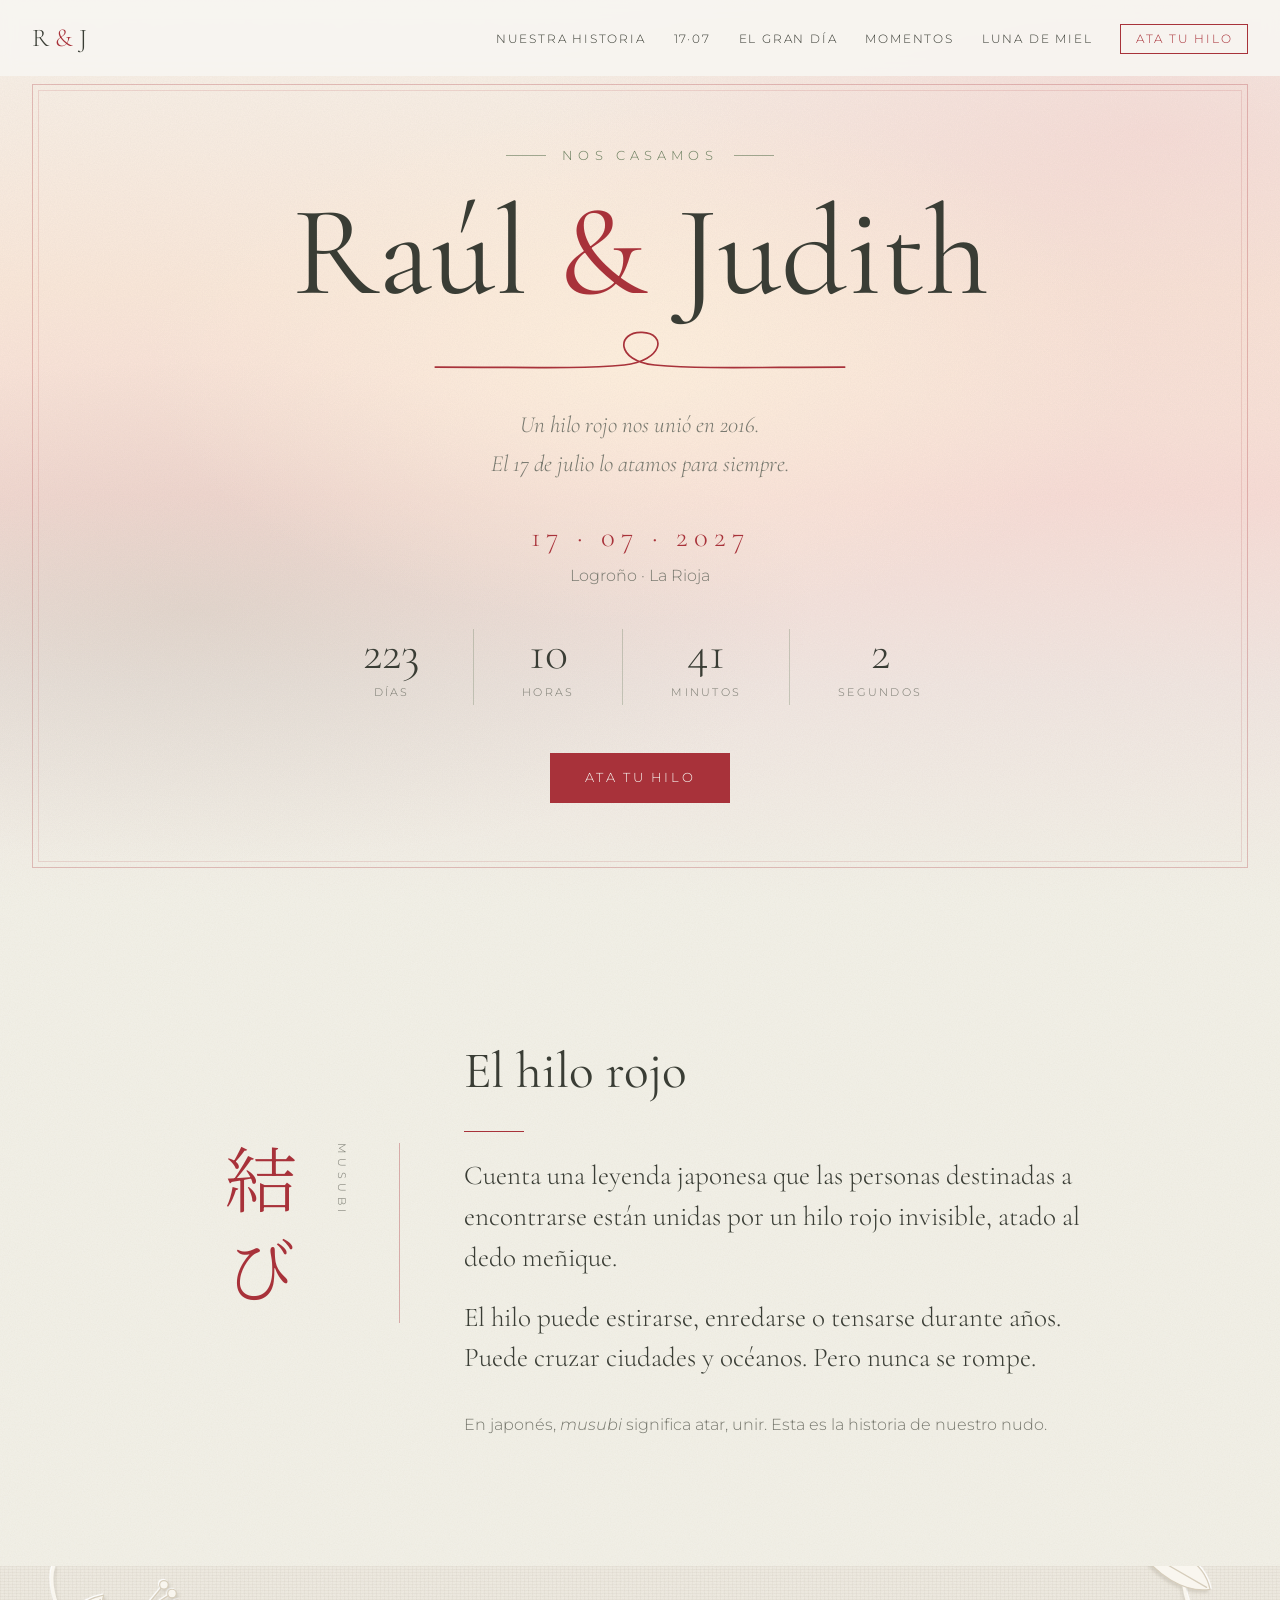
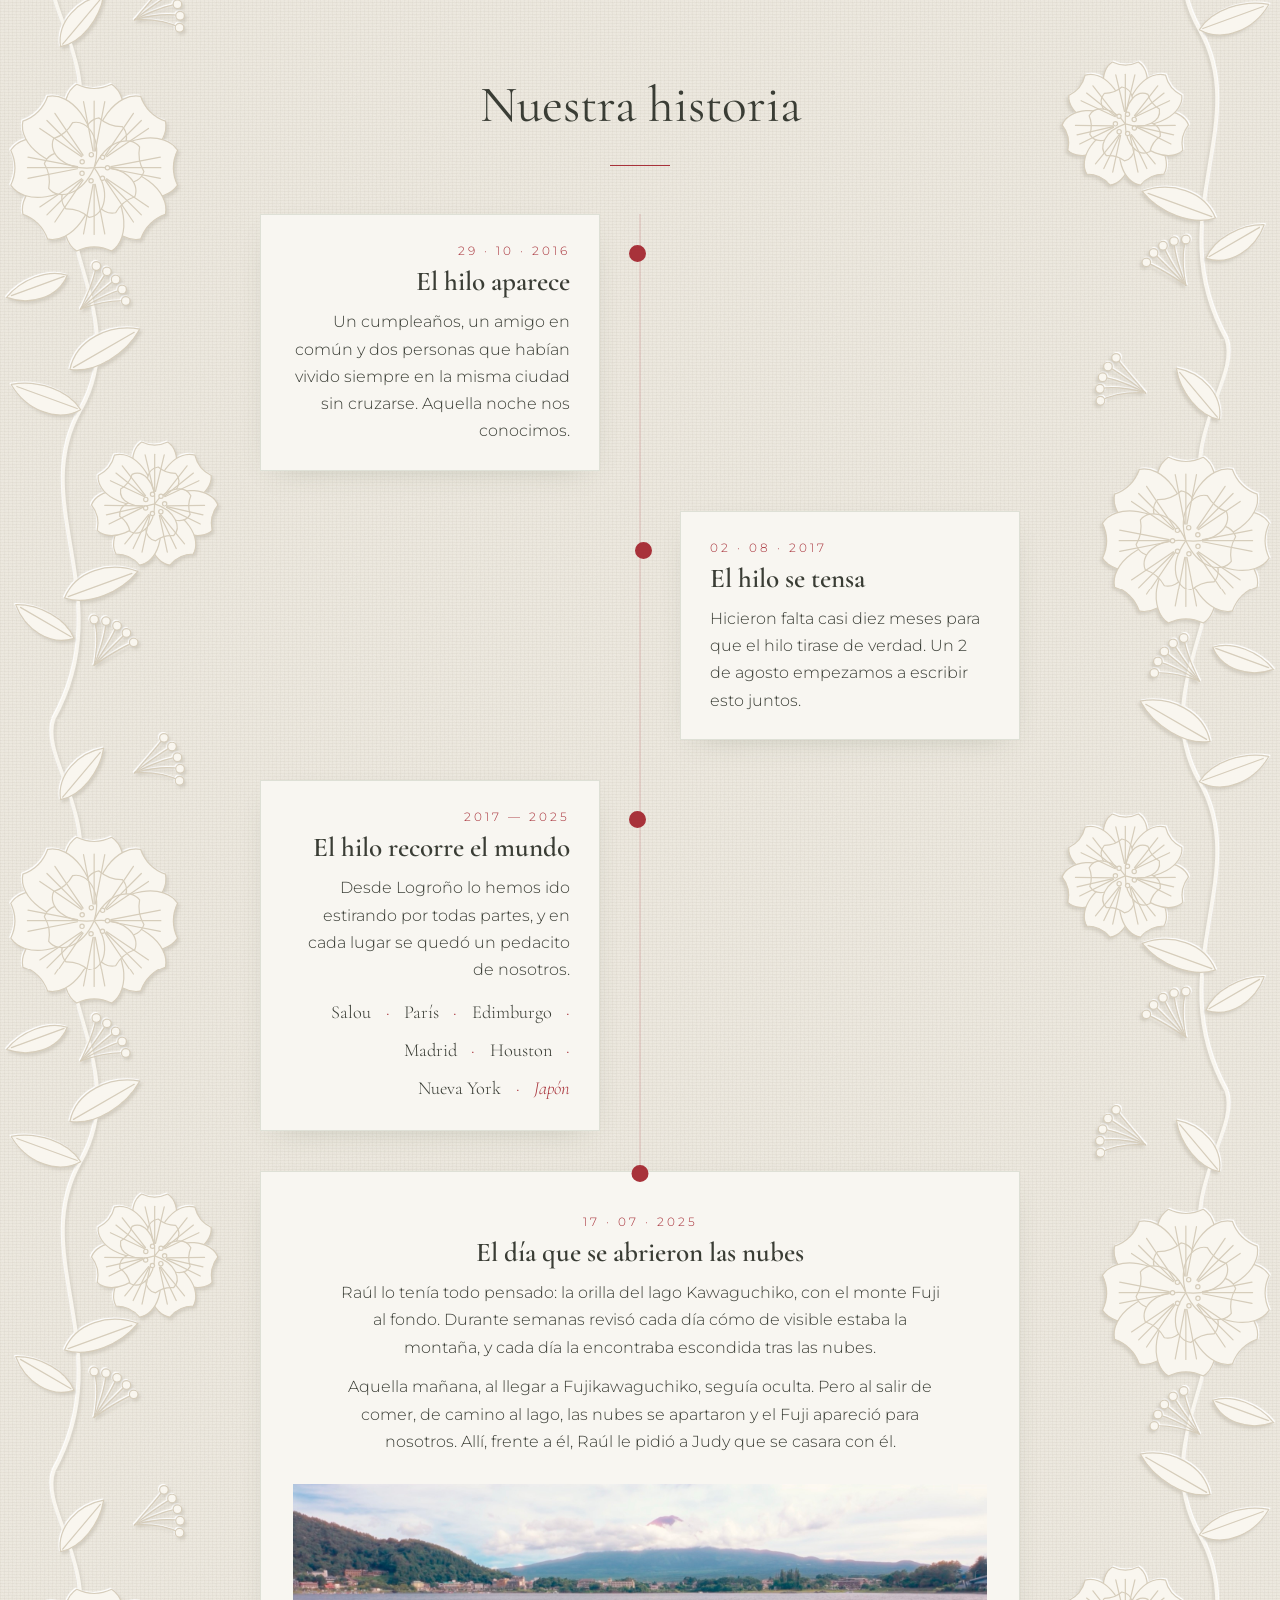
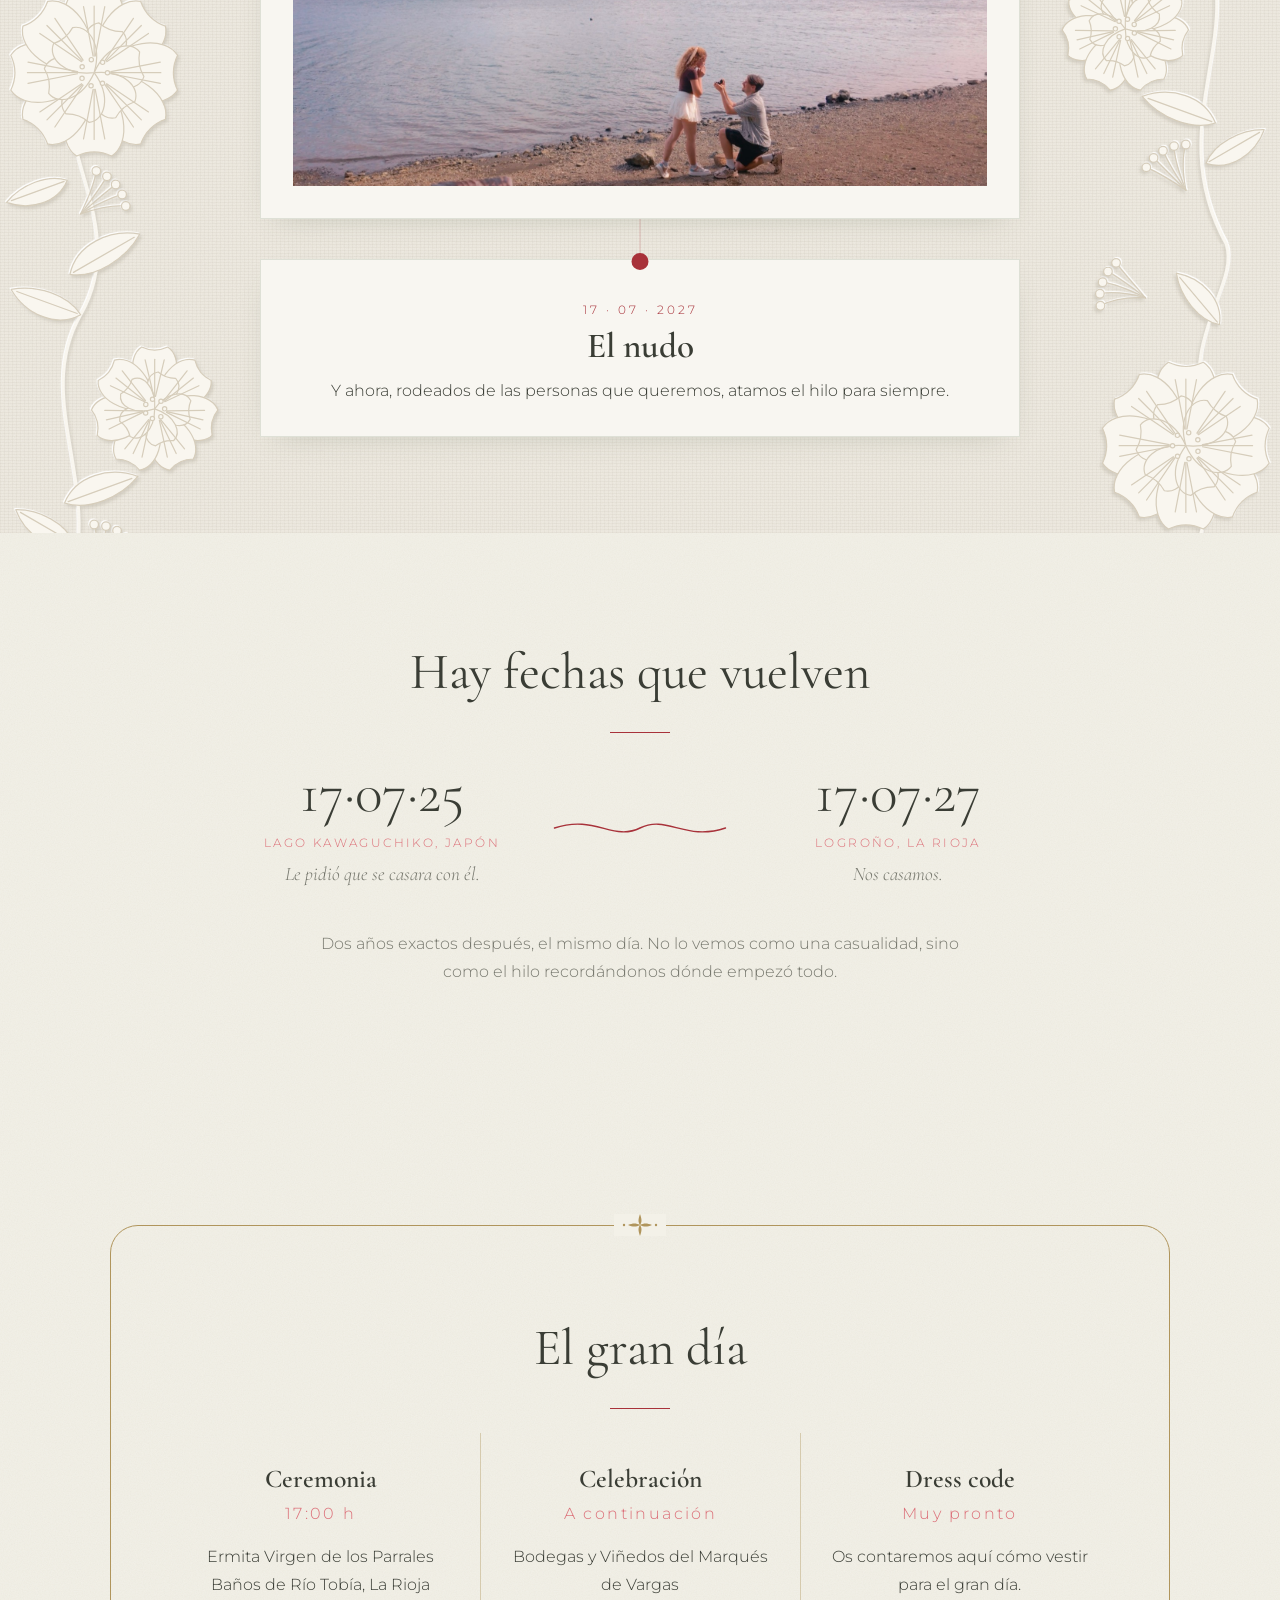
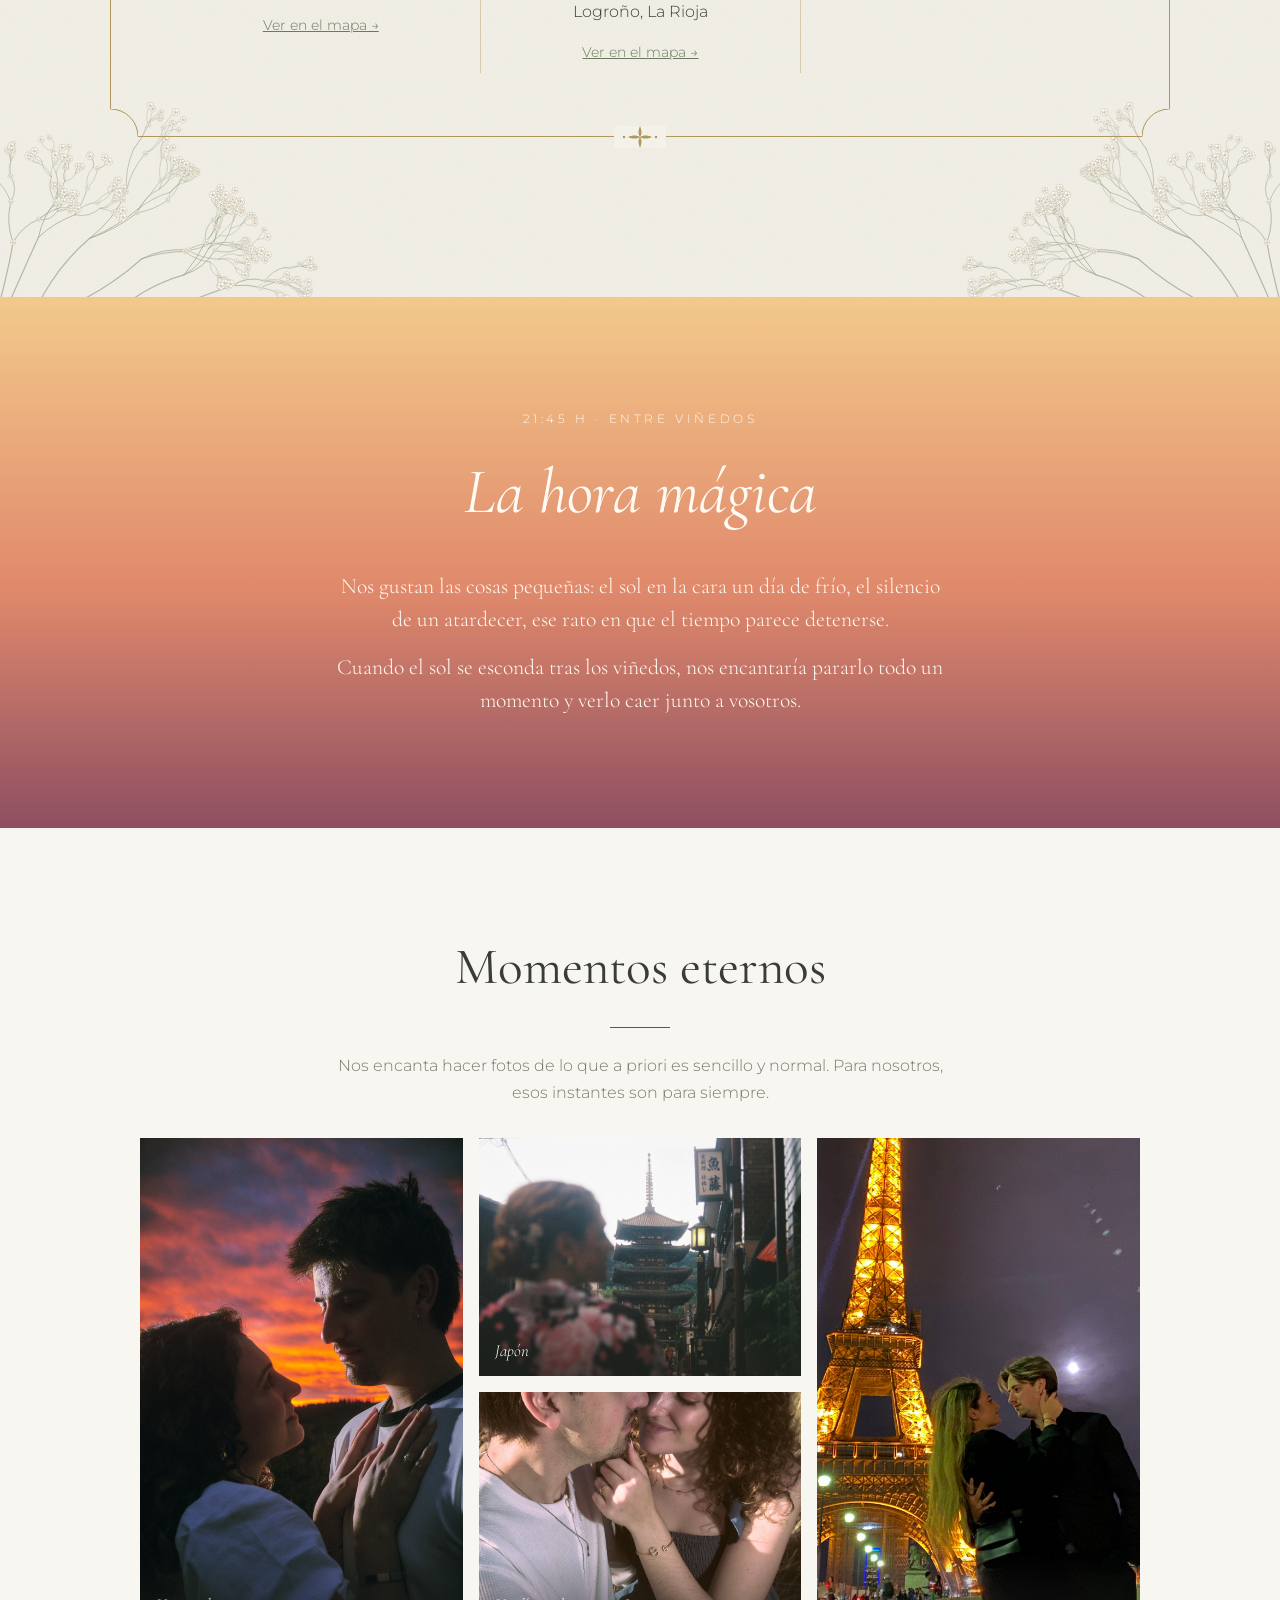
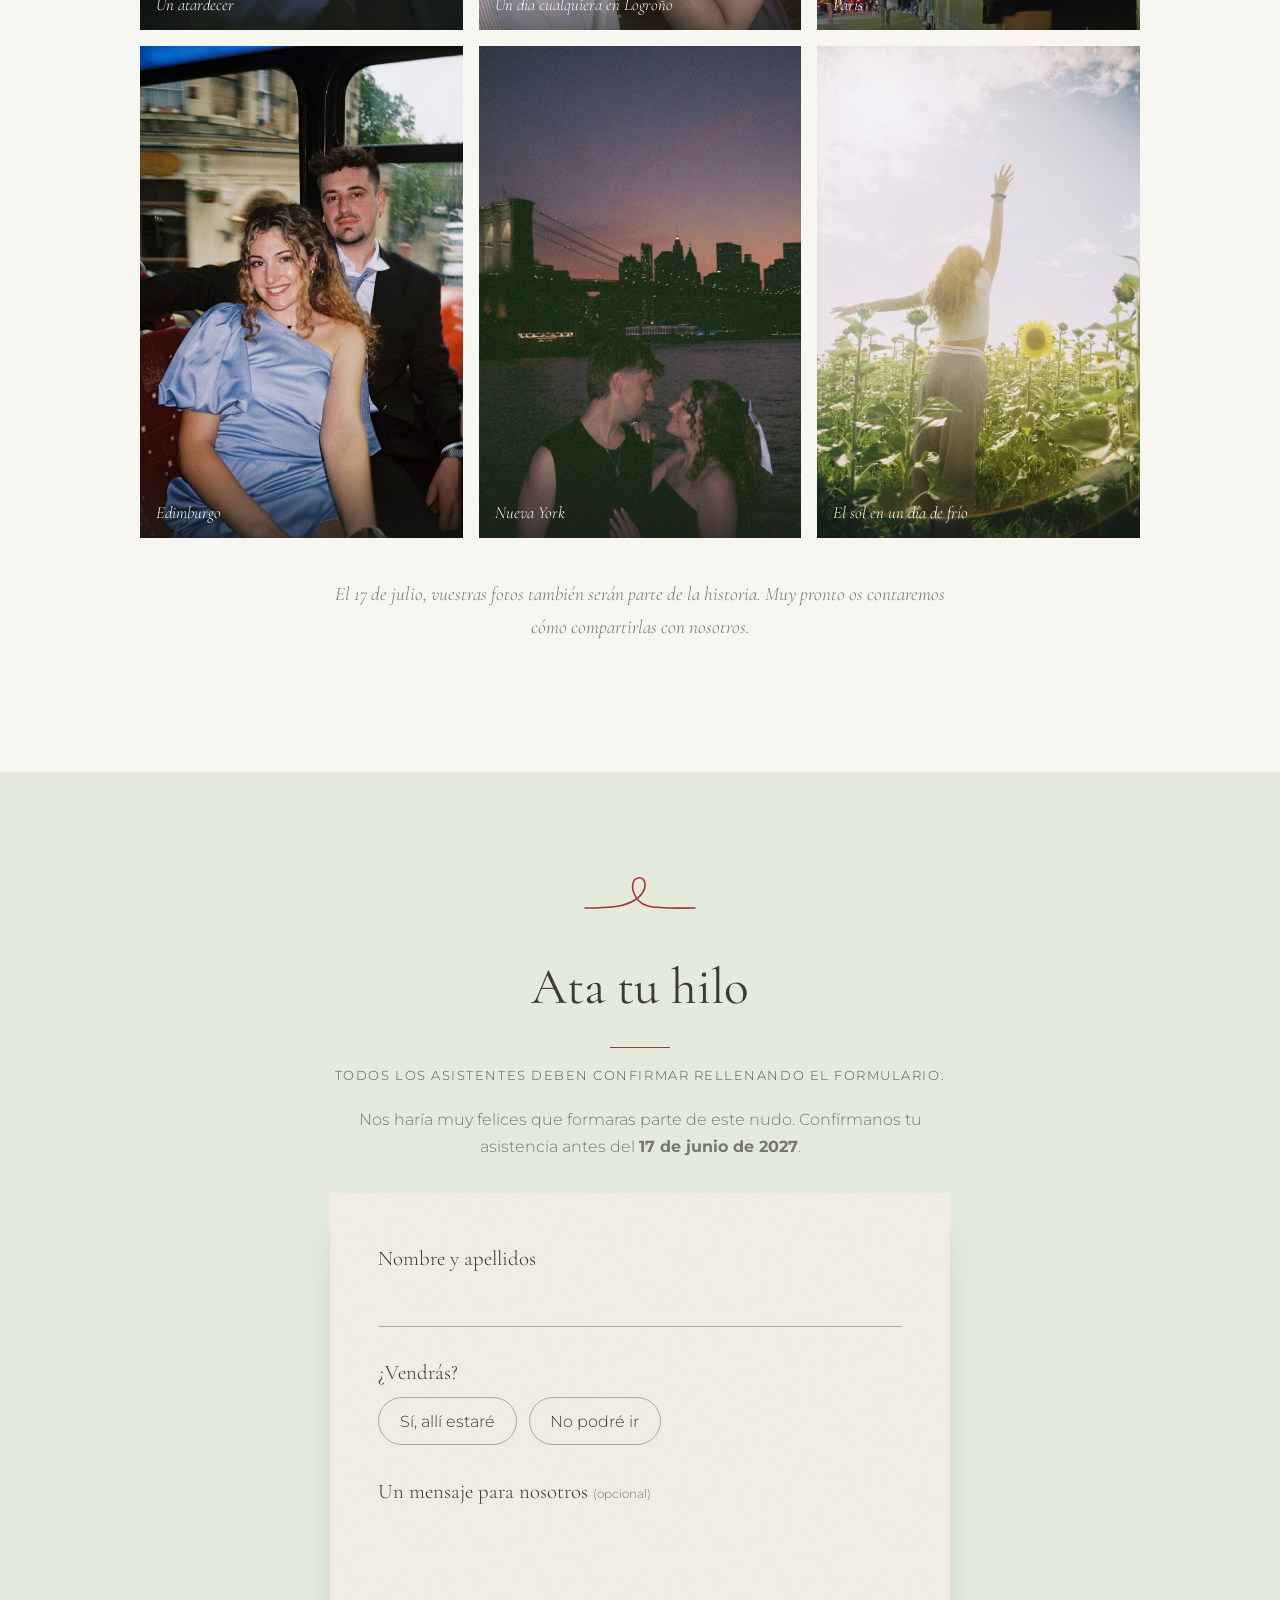
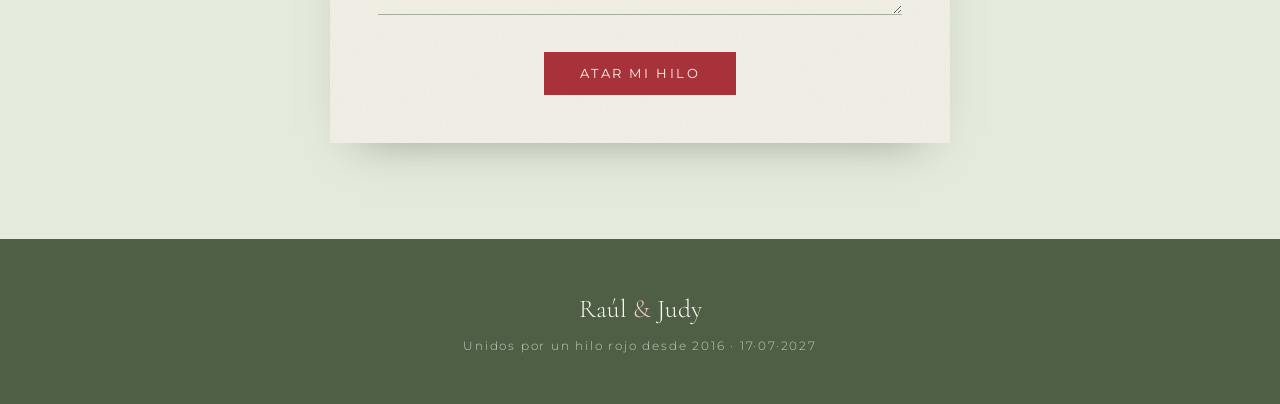
==== commit c6dc8c6e: "Luna de miel: China + Maldivas Co-Authored-By: Claude Opus 5.5 <noreply@anthropic.com>" ====
--- a/index.html
+++ b/index.html
@@ -9,7 +9,7 @@
   <link rel="preconnect" href="https://fonts.gstatic.com" crossorigin>
   <link href="https://fonts.googleapis.com/css2?family=Cormorant+Garamond:ital,wght@0,400;0,600;1,400&family=Montserrat:wght@300;400;500&display=swap" rel="stylesheet">
   <link href="https://fonts.googleapis.com/css2?family=Noto+Serif+JP&text=%E7%B5%90%E3%81%B3&display=swap" rel="stylesheet">
-  <link rel="stylesheet" href="styles.css?v=20261105">
+  <link rel="stylesheet" href="styles.css?v=20261124">
   <script>document.documentElement.classList.add("js");</script>
 </head>
 <body>
@@ -336,7 +336,7 @@
     </form>
   </dialog>
 
-  <script src="script.js?v=20261105"></script>
-  <script src="luna.js?v=20261105"></script>
+  <script src="script.js?v=20261124"></script>
+  <script src="luna.js?v=20261124"></script>
 </body>
 </html>
--- a/styles.css
+++ b/styles.css
@@ -665,7 +665,7 @@
 .hm-route {
   position: relative;
   display: grid;
-  grid-template-columns: repeat(10, 1fr);
+  grid-template-columns: repeat(var(--stops, 10), 1fr);
   list-style: none;
   margin: 3rem 0 1rem;
 }
@@ -689,7 +689,7 @@
   border: 2px solid var(--red);
   background: var(--red);
 }
-.hm-route__stop--vn .hm-route__knot { background: var(--sage); border-color: var(--sage-dark); }
+.hm-route__stop--mv .hm-route__knot { background: var(--sage); border-color: var(--sage-dark); }
 .hm-route__name { display: block; font-family: var(--serif); font-size: 1.15rem; line-height: 1.2; }
 .hm-route__date { display: block; color: var(--muted); font-size: 0.72rem; margin-top: 0.2rem; }
 .hm-route a:hover .hm-route__name { color: var(--red); }
@@ -710,7 +710,7 @@
 .hm-legend { display: flex; justify-content: center; align-items: center; gap: 0.5rem; font-size: 0.8rem; color: var(--muted); }
 .hm-dot { width: 10px; height: 10px; border-radius: 50%; display: inline-block; margin-left: 1rem; }
 .hm-dot--cn { background: var(--red); }
-.hm-dot--vn { background: var(--sage); }
+.hm-dot--mv { background: var(--sage); }
 
 /* Tablas */
 .hm-table-wrap { overflow-x: auto; }
@@ -752,16 +752,17 @@
   box-shadow: 0 20px 40px -32px rgba(40, 50, 35, 0.5);
   scroll-margin-top: 90px;
 }
-.hm-dest--vn { border-left-color: var(--sage); }
+.hm-dest--mv { border-left-color: var(--sage); }
 .hm-dest--travel { text-align: center; border-left: 0; background: none; box-shadow: none; padding: 0.5rem; }
 .hm-dest--travel h3 { font-family: var(--serif); font-weight: 400; font-size: 1.8rem; }
 .hm-dest__country { font-size: 0.72rem; letter-spacing: 0.3em; text-transform: uppercase; color: var(--red); }
-.hm-dest--vn .hm-dest__country { color: var(--sage-dark); }
+.hm-dest--mv .hm-dest__country { color: var(--sage-dark); }
 .hm-dest__head h3 { font-family: var(--serif); font-weight: 400; font-size: clamp(2.2rem, 6vw, 3rem); line-height: 1.1; margin: 0.2rem 0; }
 .hm-dest__local { font-size: 0.5em; color: var(--muted); margin-left: 0.4rem; }
 .hm-dest__when { font-size: 0.8rem; letter-spacing: 0.15em; text-transform: uppercase; color: var(--coral); }
 .hm-dest__arrival { margin-top: 0.4rem; color: var(--muted); font-size: 0.9rem; }
 .hm-dest__body { display: grid; grid-template-columns: minmax(0, 1fr) minmax(0, 2fr); gap: 2rem; margin-top: 1.8rem; }
+.hm-stays { display: grid; gap: 1rem; align-self: start; }
 .hm-stay { padding: 1.3rem; background: var(--cream); border: 1px solid rgba(176, 149, 92, 0.35); align-self: start; font-size: 0.9rem; }
 .hm-stay__label, .hm-stay__alts-title, .hm-days__title { font-size: 0.7rem; letter-spacing: 0.2em; text-transform: uppercase; color: var(--sage-dark); }
 .hm-stay__name { font-family: var(--serif); font-size: 1.3rem; line-height: 1.25; margin: 0.3rem 0; }
@@ -773,7 +774,7 @@
 .hm-days { list-style: none; }
 .hm-days li { display: grid; grid-template-columns: 4.5rem 1fr; gap: 1rem; padding: 0.7rem 0; border-bottom: 1px solid rgba(79, 95, 70, 0.14); }
 .hm-days__day { font-family: var(--serif); font-size: 1.15rem; color: var(--red); white-space: nowrap; }
-.hm-dest--vn .hm-days__day { color: var(--sage-dark); }
+.hm-dest--mv .hm-days__day { color: var(--sage-dark); }
 .hm-days__title { margin: 1.6rem 0 0.6rem; }
 .hm-days__title small { text-transform: none; letter-spacing: 0; color: var(--muted); }
 .hm-chips { list-style: none; display: flex; flex-wrap: wrap; gap: 0.5rem; }
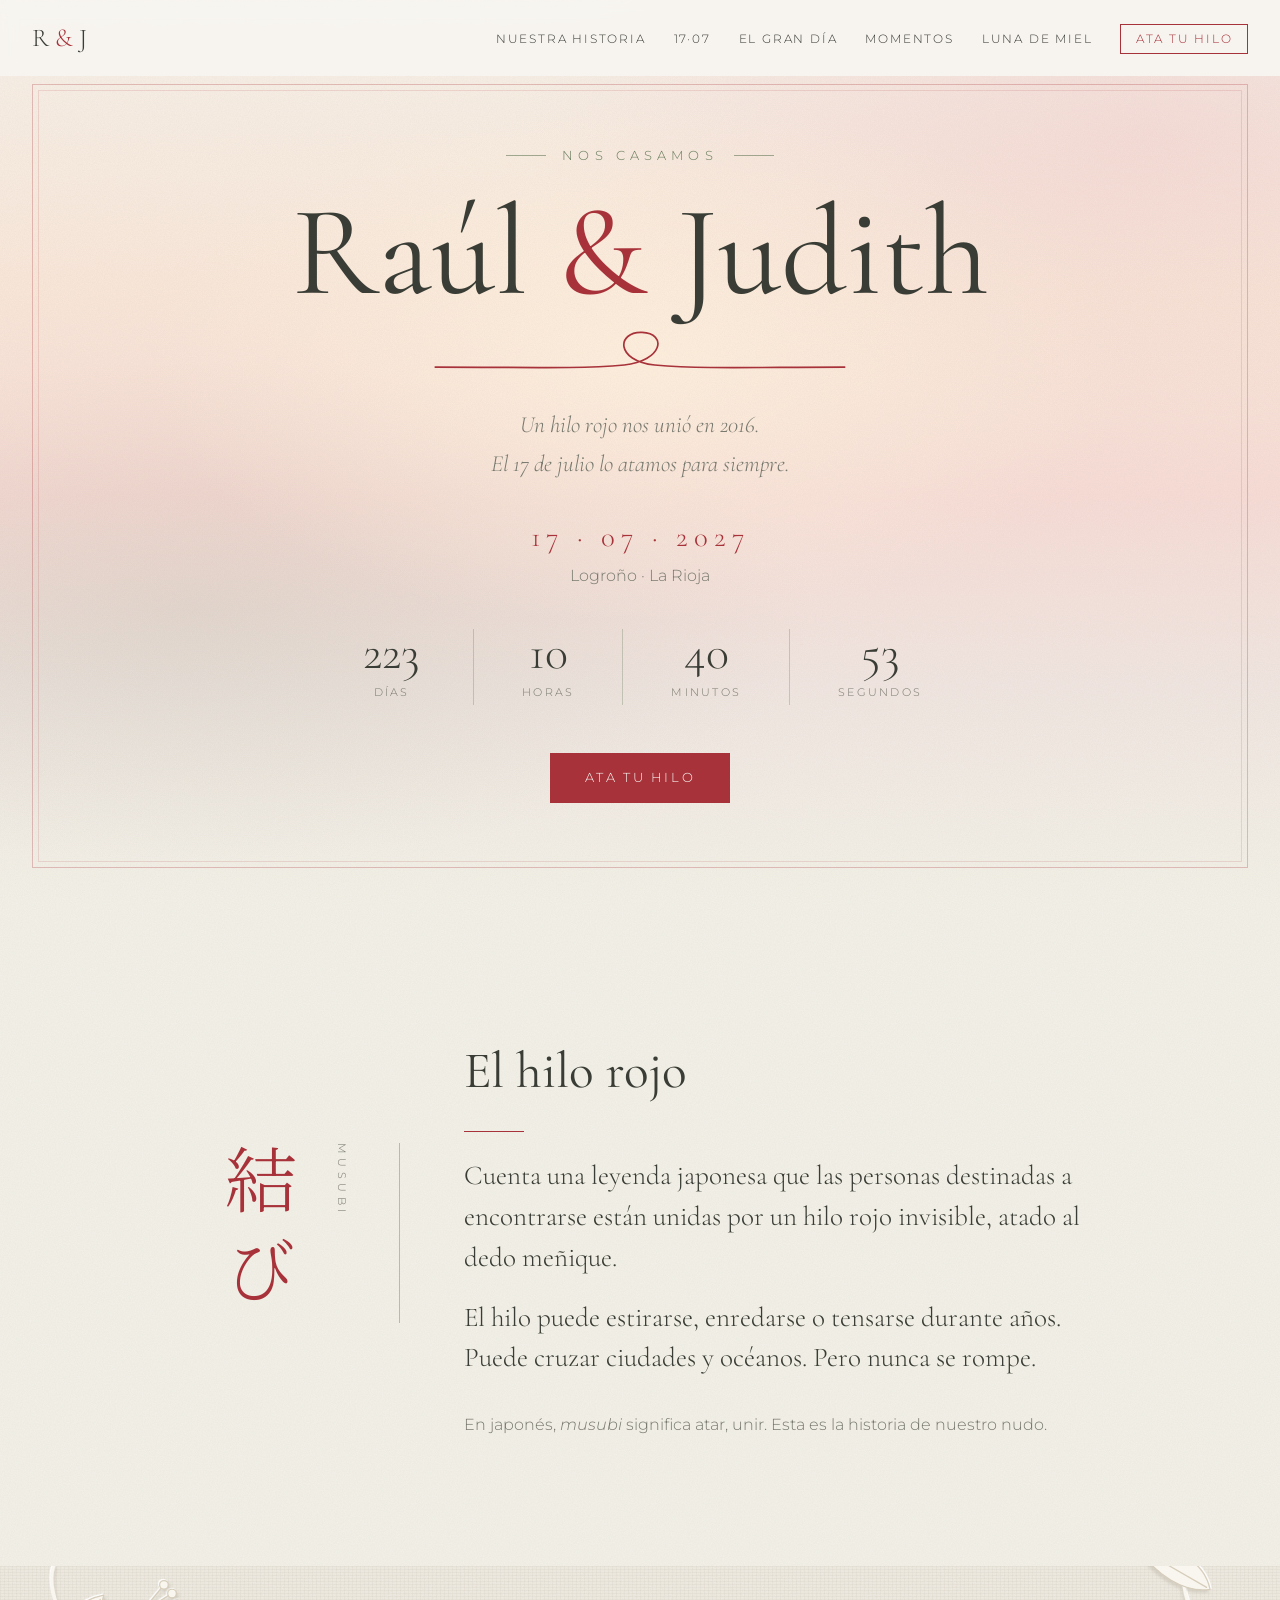
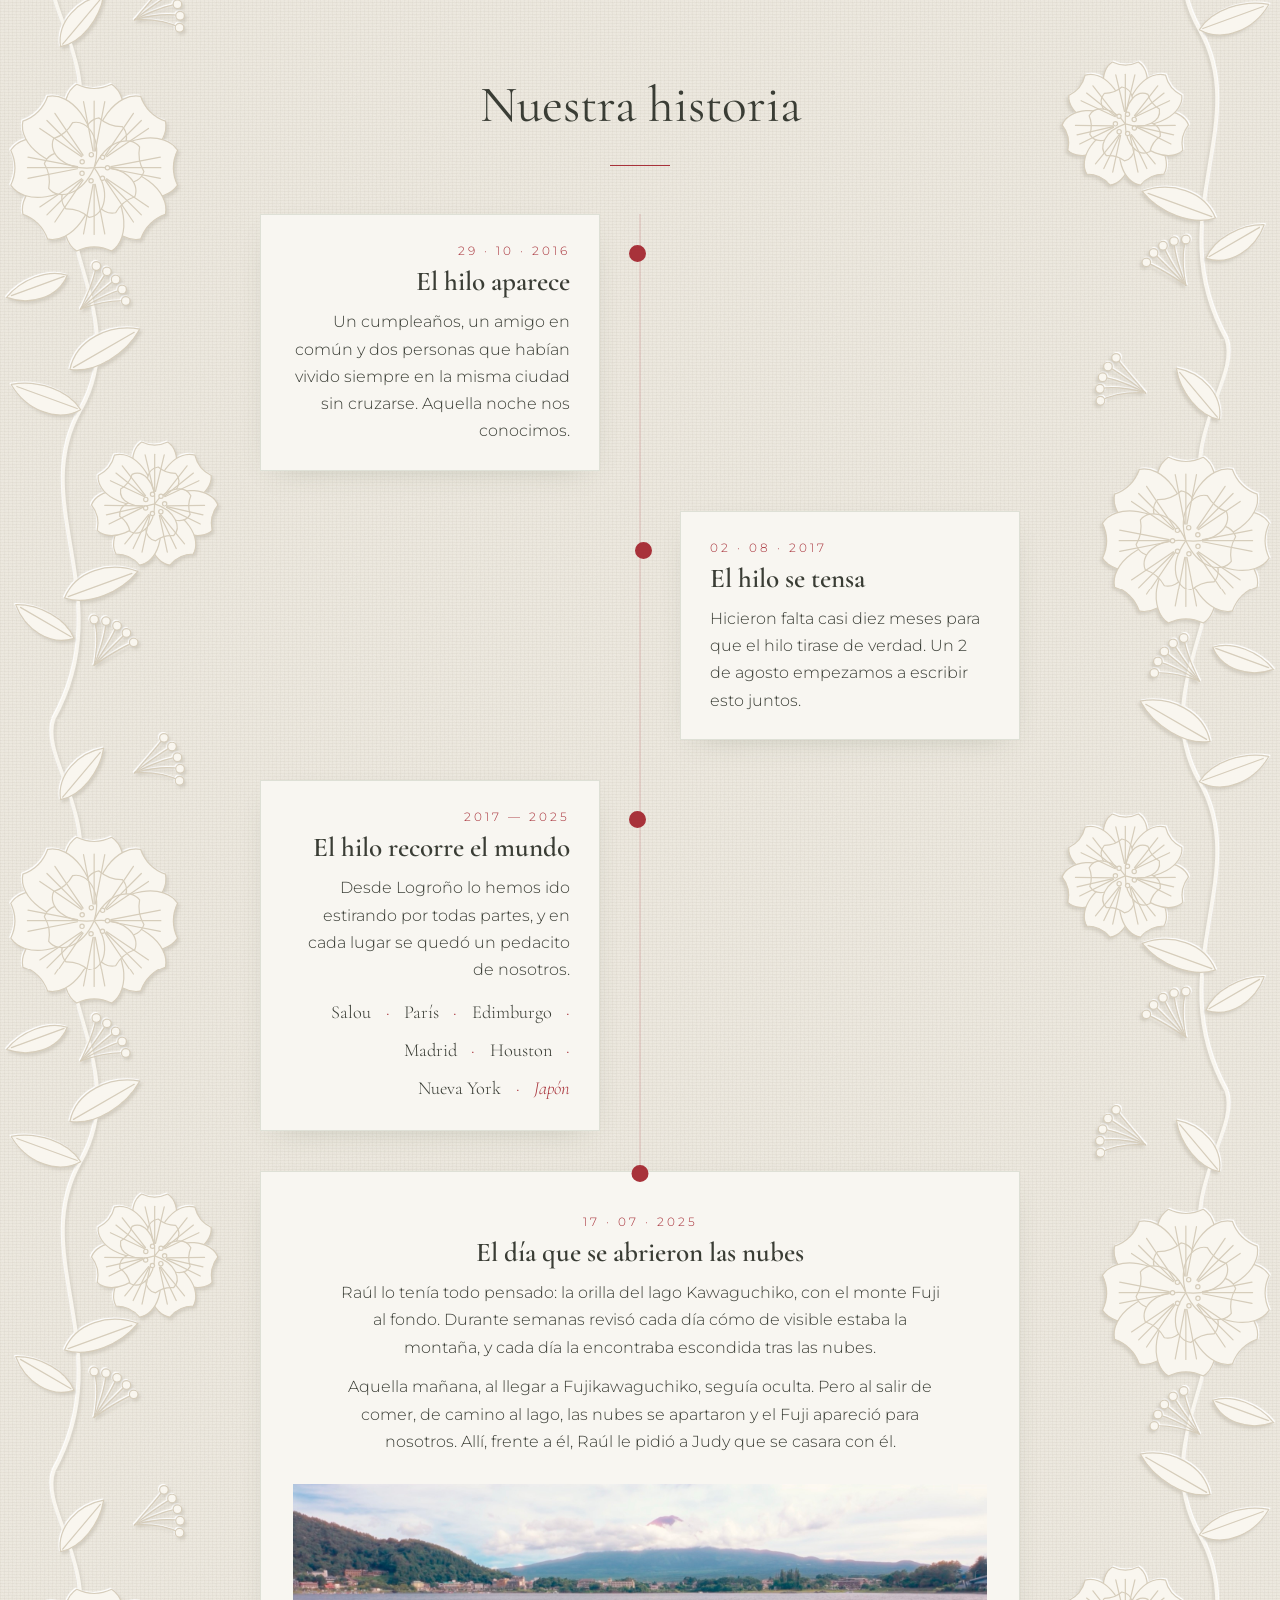
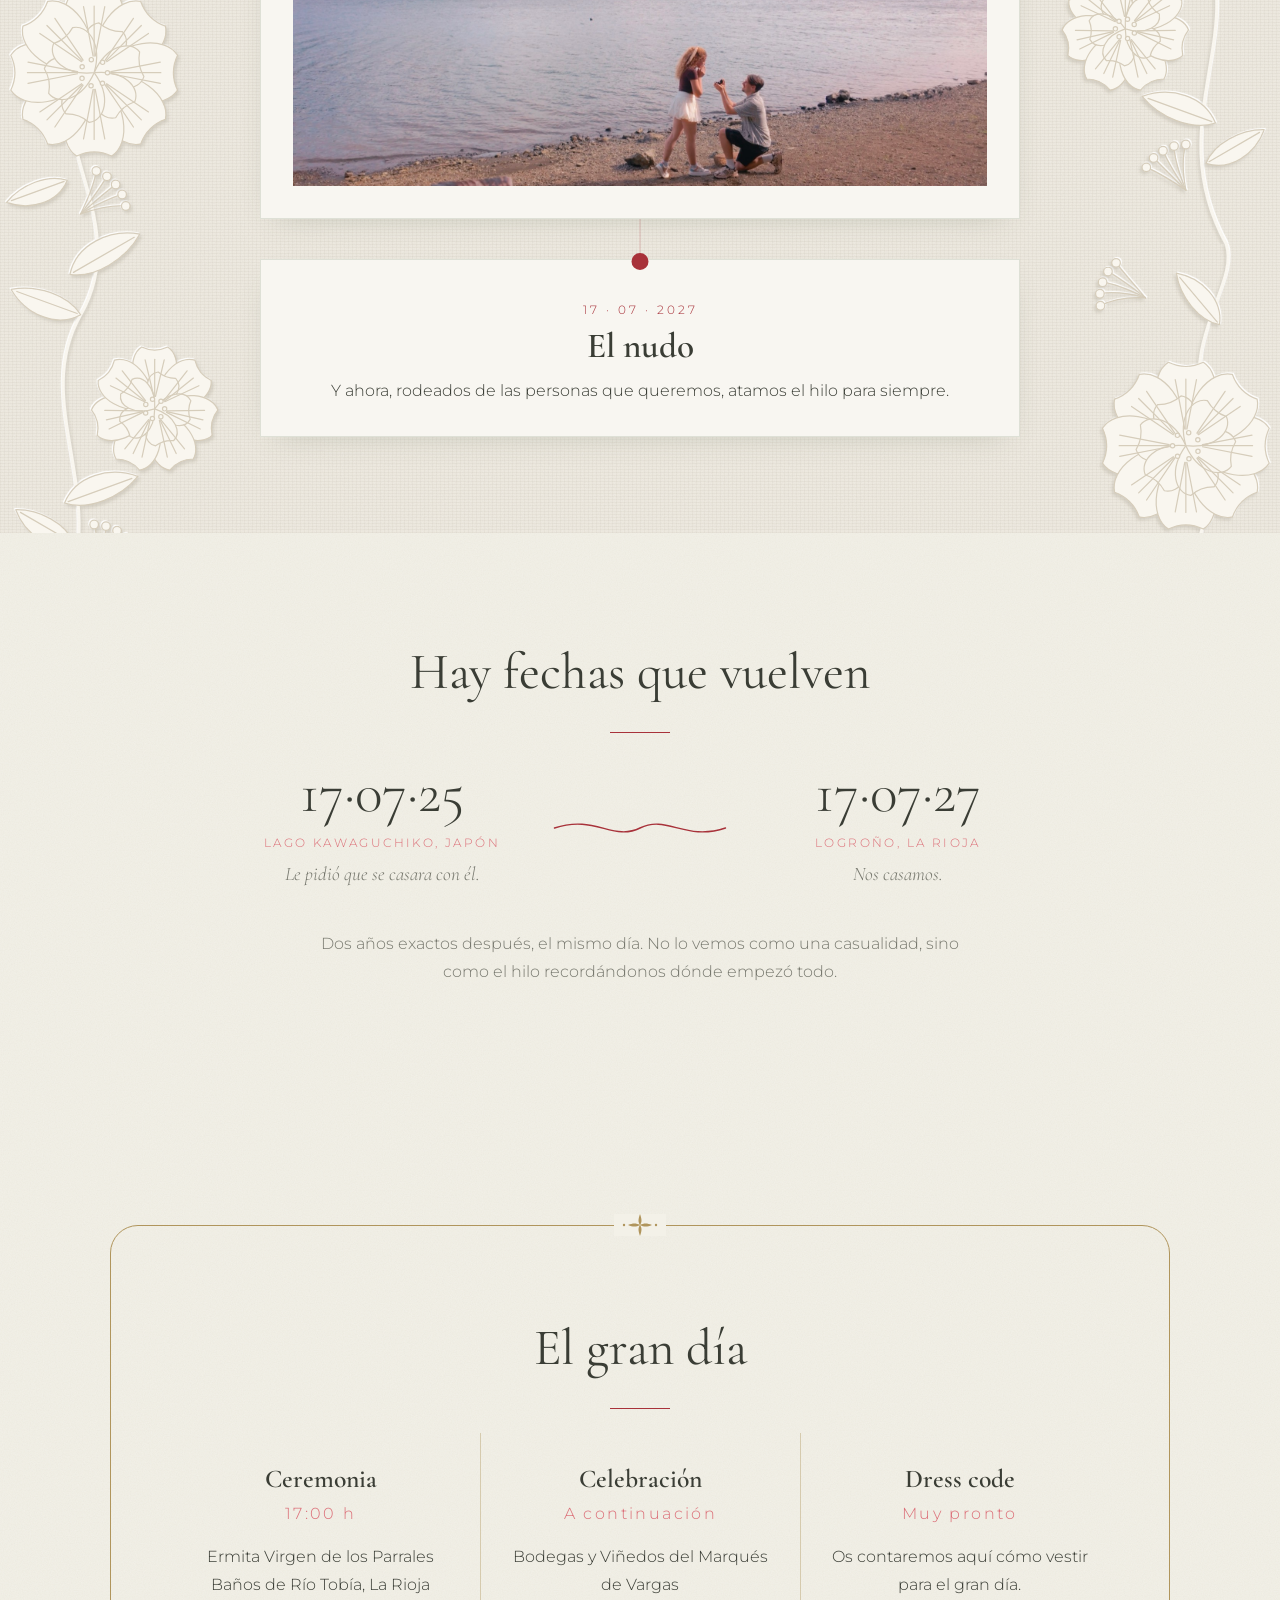
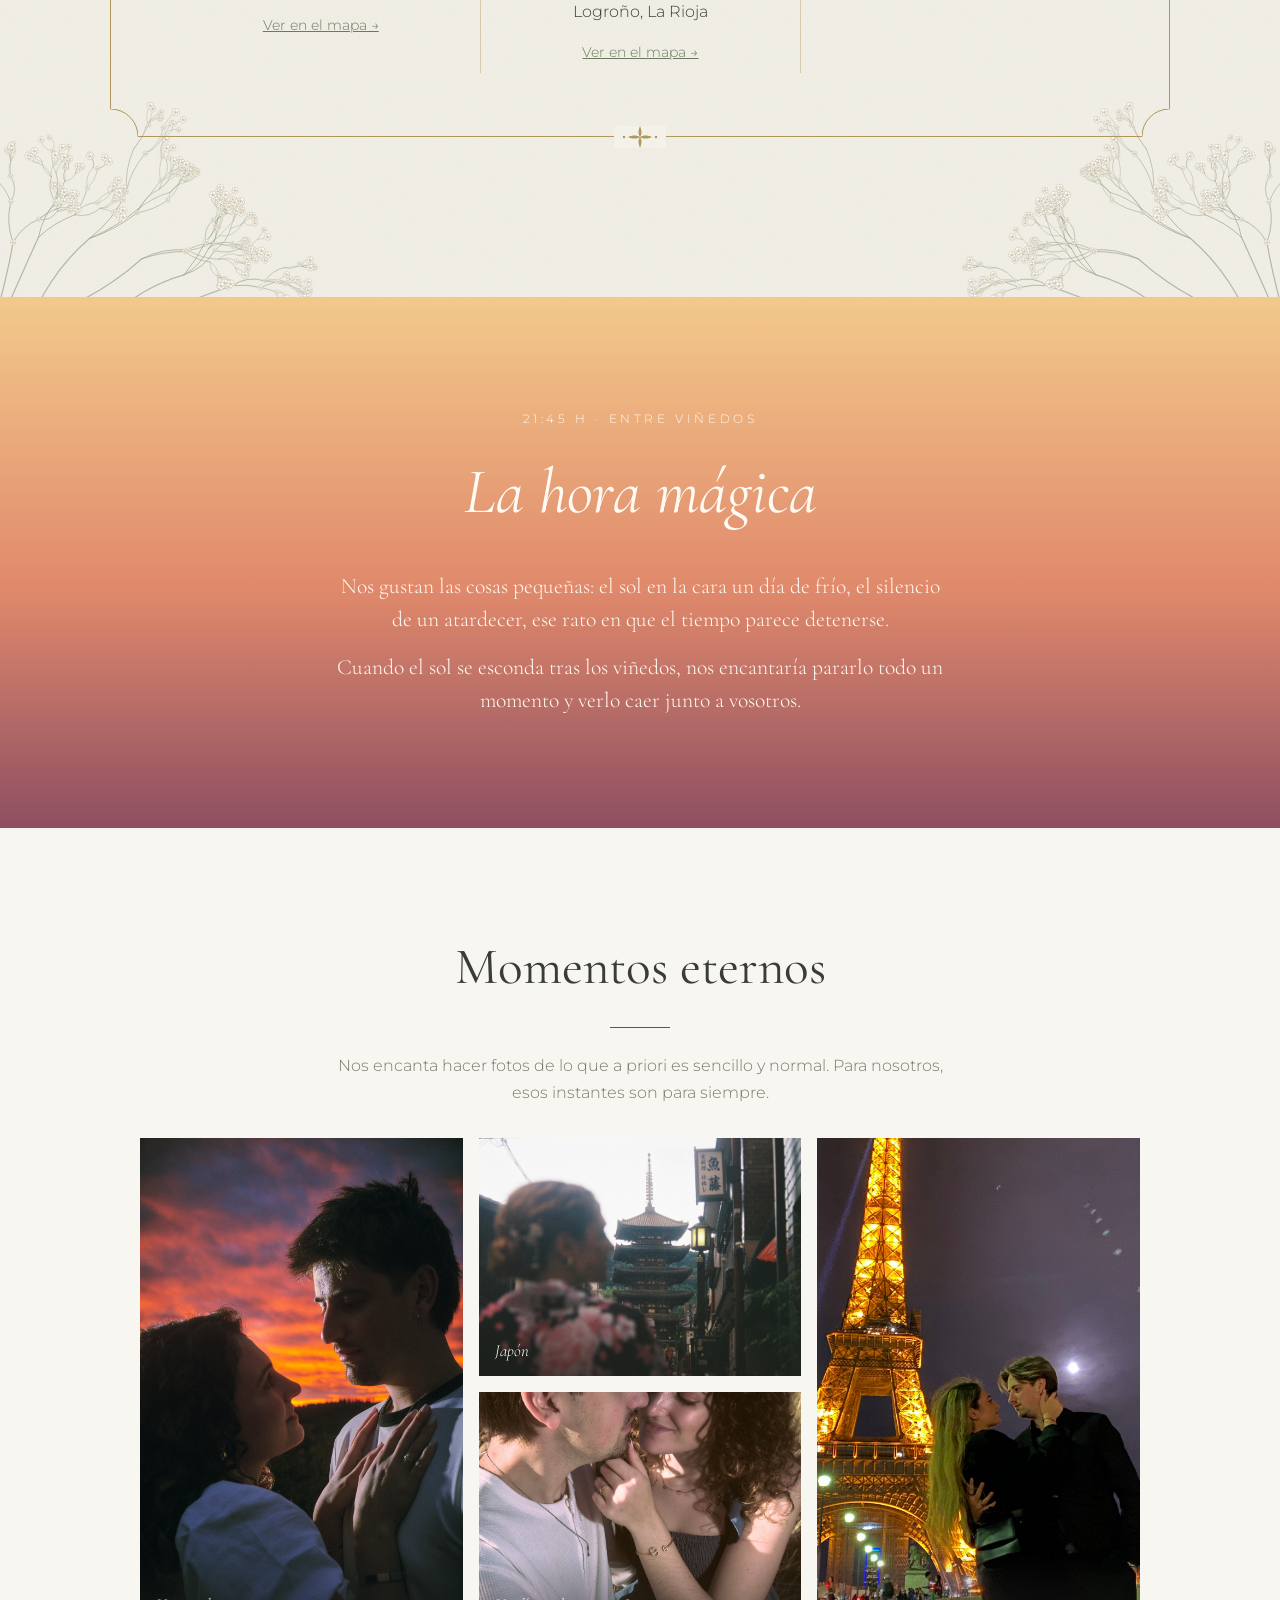
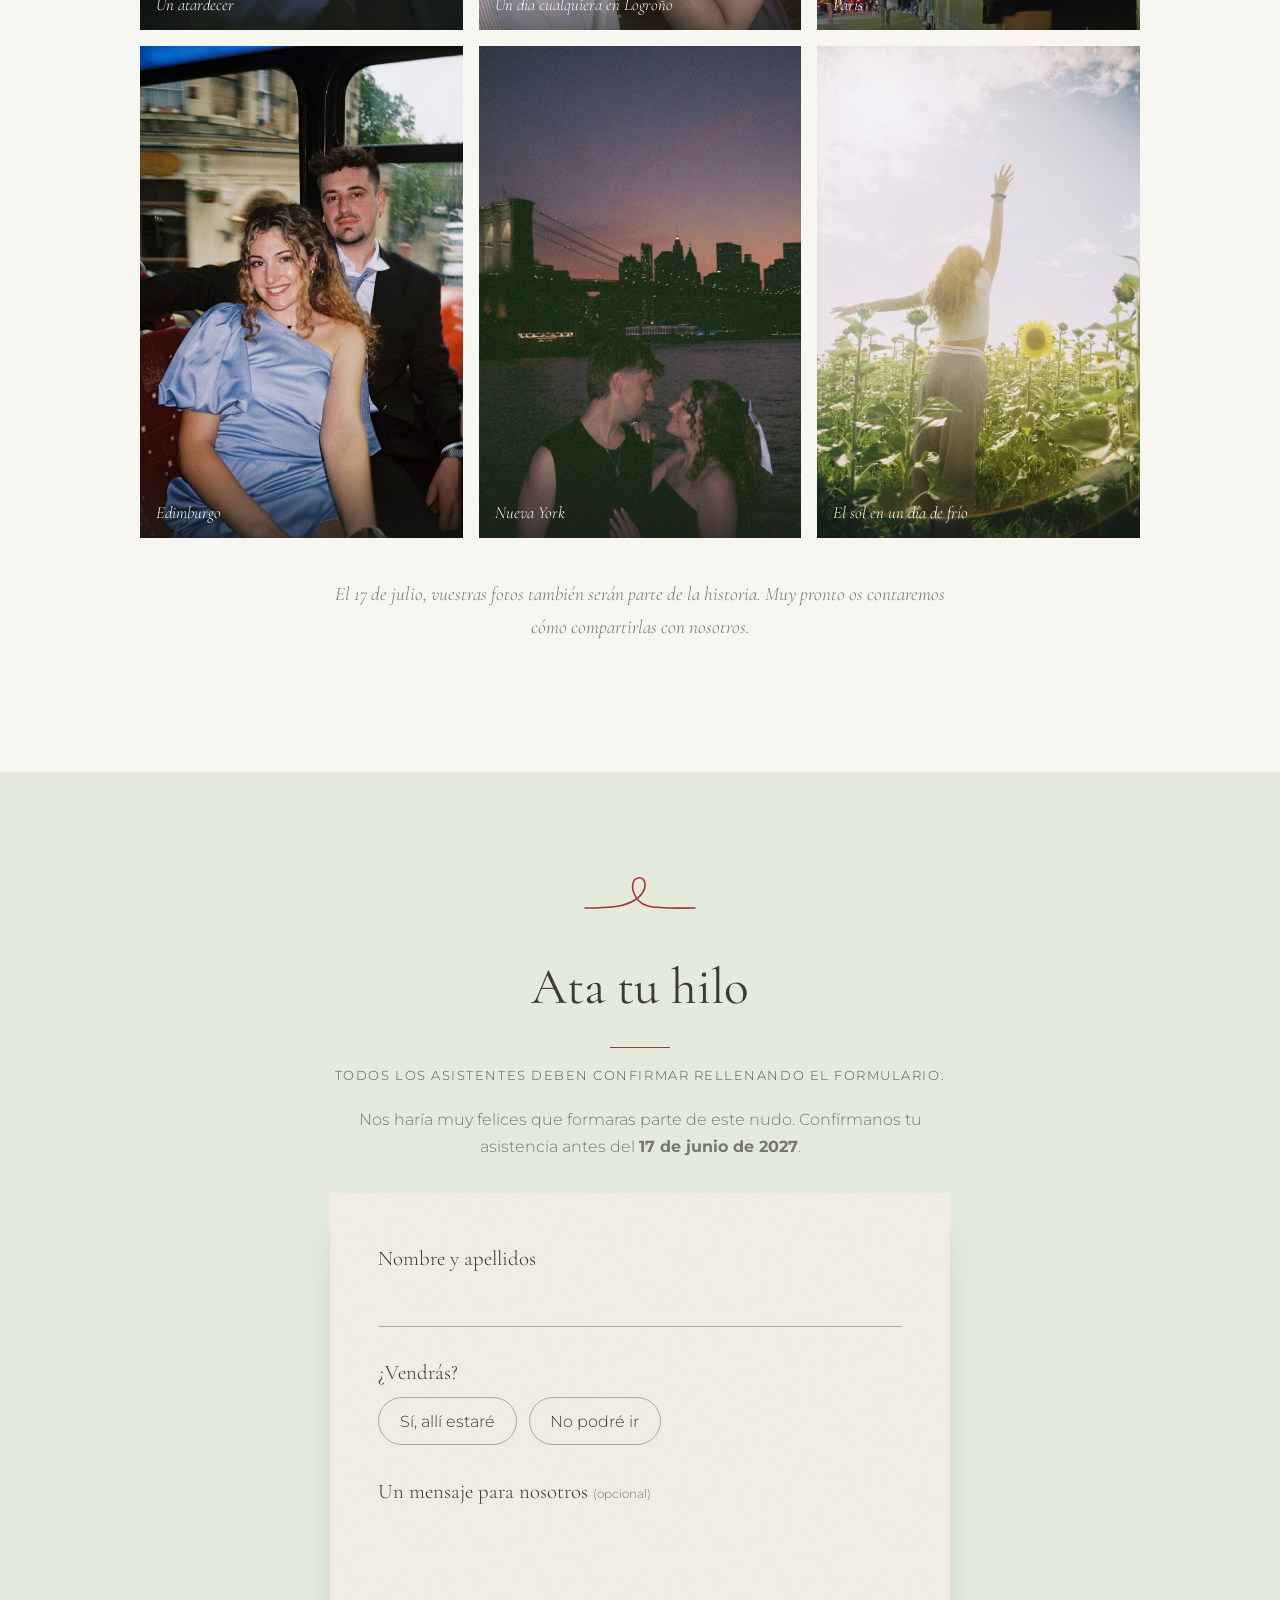
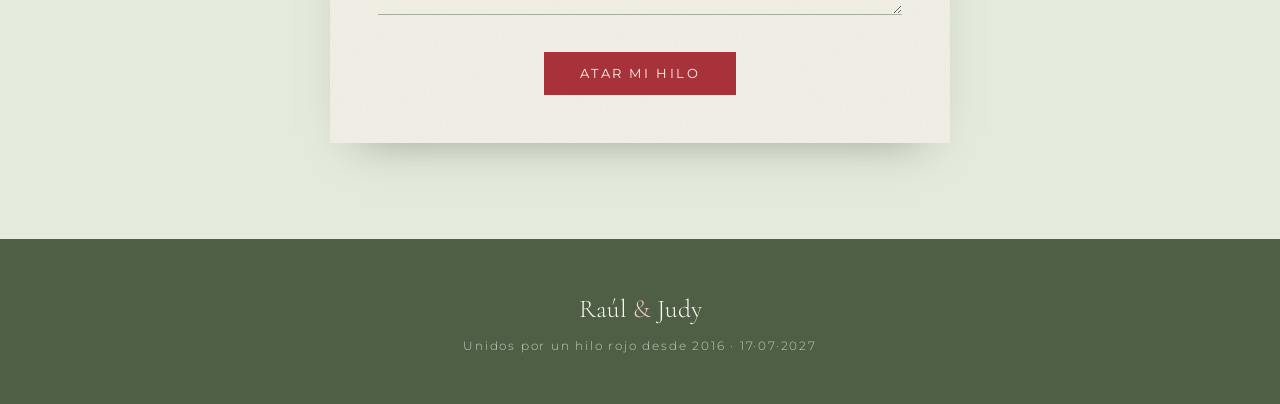
==== commit 752019bd: "Luna de miel: itinerario definitivo con fotos de cada destino Co-Authored-By: Claude Opus 5.5 <norep" ====
--- a/index.html
+++ b/index.html
@@ -9,7 +9,7 @@
   <link rel="preconnect" href="https://fonts.gstatic.com" crossorigin>
   <link href="https://fonts.googleapis.com/css2?family=Cormorant+Garamond:ital,wght@0,400;0,600;1,400&family=Montserrat:wght@300;400;500&display=swap" rel="stylesheet">
   <link href="https://fonts.googleapis.com/css2?family=Noto+Serif+JP&text=%E7%B5%90%E3%81%B3&display=swap" rel="stylesheet">
-  <link rel="stylesheet" href="styles.css?v=20261124">
+  <link rel="stylesheet" href="styles.css?v=20261126">
   <script>document.documentElement.classList.add("js");</script>
 </head>
 <body>
@@ -336,7 +336,7 @@
     </form>
   </dialog>
 
-  <script src="script.js?v=20261124"></script>
-  <script src="luna.js?v=20261124"></script>
+  <script src="script.js?v=20261126"></script>
+  <script src="luna.js?v=20261126"></script>
 </body>
 </html>
--- a/styles.css
+++ b/styles.css
@@ -863,3 +863,9 @@
   .js .thread path { stroke-dashoffset: 0; transition: none; }
   .petal { display: none; }
 }
+
+/* Luna de miel: foto de cada destino como cabecera de su ficha */
+.hm-dest__photo { position: relative; margin: calc(-1 * clamp(1.5rem, 4vw, 2.5rem)) calc(-1 * clamp(1.5rem, 4vw, 2.5rem)) 1.5rem; }
+.hm-dest__photo img { display: block; width: 100%; aspect-ratio: 21 / 9; object-fit: cover; }
+.hm-dest__photo figcaption { position: absolute; right: 0.6rem; bottom: 0.4rem; font-size: 0.7rem; }
+.hm-dest__photo figcaption a { color: #fff; text-shadow: 0 1px 3px rgba(0, 0, 0, 0.7); }
